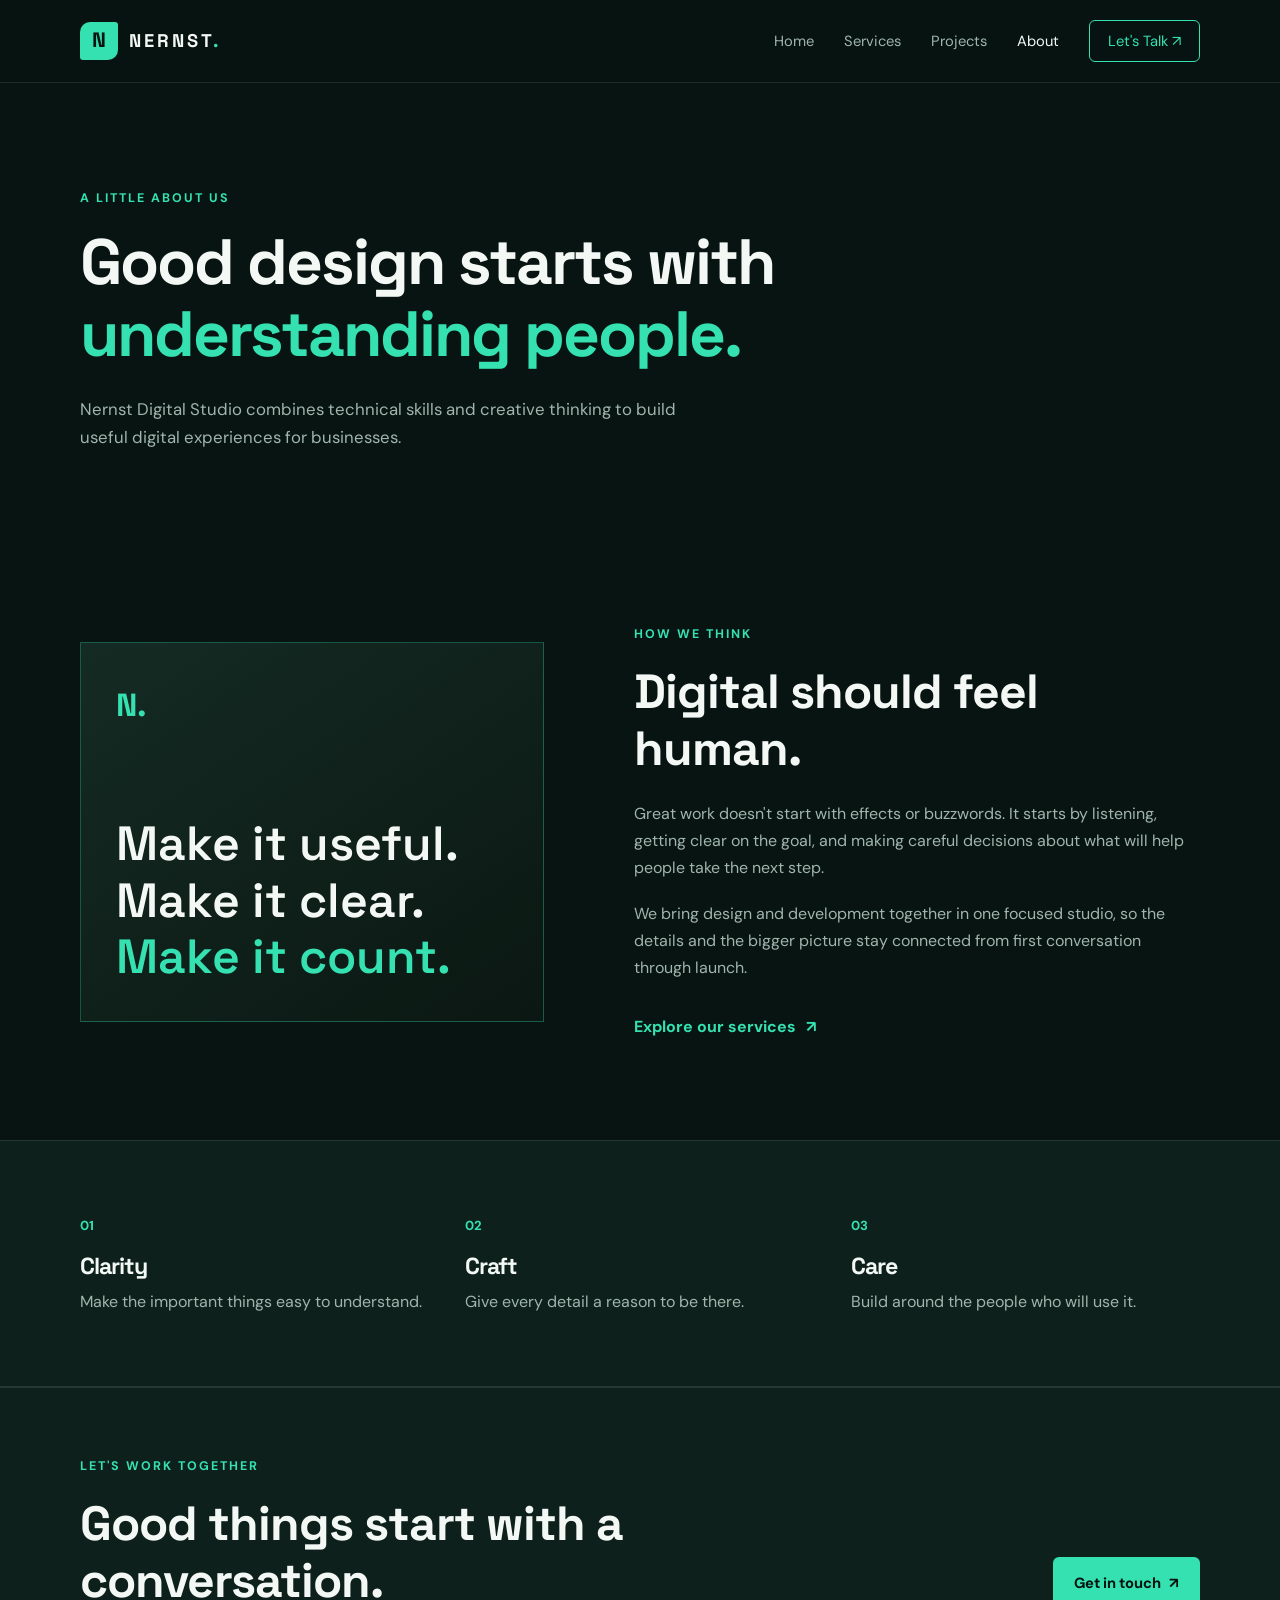
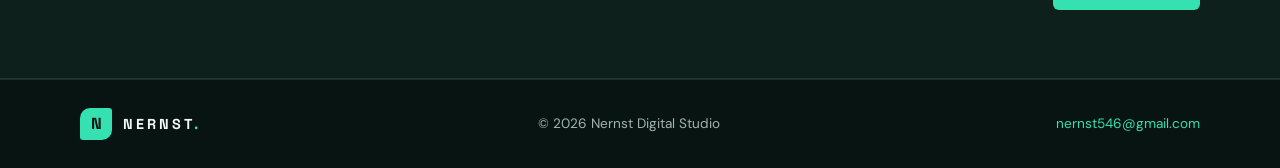
==== about.html @ e630f77e "Initial website commit" ====
<!DOCTYPE html>
<html lang="en">
<head>
  <meta charset="UTF-8">
  <meta name="viewport" content="width=device-width, initial-scale=1.0">
  <meta name="description" content="Learn about Nernst Digital Studio and its thoughtful approach to web design, development, and branding.">
  <title>About | Nernst Digital Studio</title>
  <link rel="preconnect" href="https://fonts.googleapis.com">
  <link rel="preconnect" href="https://fonts.gstatic.com" crossorigin>
  <link href="https://fonts.googleapis.com/css2?family=DM+Sans:wght@400;500;600;700&family=Space+Grotesk:wght@500;600;700&display=swap" rel="stylesheet">
  <link rel="stylesheet" href="style.css">
  <script src="script.js" defer></script>
</head>
<body>
  <header class="site-header"><nav class="navbar container" aria-label="Main navigation">
    <a href="index.html" class="logo" aria-label="Nernst Digital Studio home"><span class="logo-mark">N</span><span>NERNST<span class="logo-accent">.</span></span></a>
    <button class="menu-toggle" aria-label="Open navigation" aria-expanded="false" aria-controls="nav-links">☰</button>
    <ul class="nav-links" id="nav-links"><li><a href="index.html">Home</a></li><li><a href="services.html">Services</a></li><li><a href="projects.html">Projects</a></li><li><a href="about.html" aria-current="page">About</a></li><li><a href="contact.html" class="nav-contact">Let's Talk ↗</a></li></ul>
  </nav></header>
  <main>
    <section class="page-hero container"><p class="eyebrow">A LITTLE ABOUT US</p><h1>Good design starts with <span>understanding people.</span></h1><p class="hero-description">Nernst Digital Studio combines technical skills and creative thinking to build useful digital experiences for businesses.</p></section>
    <section class="section container about-story">
      <div class="about-statement"><span class="about-mark" aria-hidden="true">N.</span><p>Make it useful.<br>Make it clear.<br><span>Make it count.</span></p></div>
      <div class="about-copy"><p class="eyebrow">HOW WE THINK</p><h2>Digital should feel human.</h2><p>Great work doesn't start with effects or buzzwords. It starts by listening, getting clear on the goal, and making careful decisions about what will help people take the next step.</p><p>We bring design and development together in one focused studio, so the details and the bigger picture stay connected from first conversation through launch.</p><a href="services.html" class="text-link">Explore our services <span aria-hidden="true">↗</span></a></div>
    </section>
    <section class="values-band"><div class="container values-grid"><article><span>01</span><h2>Clarity</h2><p>Make the important things easy to understand.</p></article><article><span>02</span><h2>Craft</h2><p>Give every detail a reason to be there.</p></article><article><span>03</span><h2>Care</h2><p>Build around the people who will use it.</p></article></div></section>
    <section class="callout-band"><div class="container callout-content"><div><p class="eyebrow">LET'S WORK TOGETHER</p><h2>Good things start with a conversation.</h2></div><a class="button button-primary" href="contact.html">Get in touch <span aria-hidden="true">↗</span></a></div></section>
  </main>
  <footer class="site-footer"><div class="container footer-content"><a href="index.html" class="logo"><span class="logo-mark">N</span><span>NERNST<span class="logo-accent">.</span></span></a><p>© <span id="year"></span> Nernst Digital Studio</p><a href="mailto:nernst546@gmail.com">nernst546@gmail.com</a></div></footer>
</body>
</html>
---- style.css ----
/* =================================
   1. GLOBAL STYLES
================================= */

:root {
  --background: #071411;
  --surface: #0d201b;
  --surface-light: #132b24;
  --teal: #35e0b1;
  --teal-dark: #19b98b;
  --text: #f3f8f5;
  --muted: #a0b5ac;
  --border: rgba(255, 255, 255, 0.1);
}

* {
  margin: 0;
  padding: 0;
  box-sizing: border-box;
}

html {
  scroll-behavior: smooth;
  scroll-padding-top: 90px;
}

body {
  font-family: "DM Sans", sans-serif;
  background: var(--background);
  color: var(--text);
  line-height: 1.7;
}

h1,
h2,
h3,
.logo {
  font-family: "Space Grotesk", sans-serif;
}

a {
  color: inherit;
  text-decoration: none;
}

button,
a {
  -webkit-tap-highlight-color: transparent;
}

.container {
  width: min(1120px, 90%);
  margin-inline: auto;
}

.section {
  padding-block: 100px;
}

/* =================================
   2. HEADER AND NAVIGATION
================================= */

.site-header {
  position: sticky;
  top: 0;
  z-index: 100;
  background: rgba(7, 20, 17, 0.92);
  backdrop-filter: blur(16px);
  border-bottom: 1px solid var(--border);
}

.navbar {
  min-height: 82px;
  display: flex;
  align-items: center;
  justify-content: space-between;
  gap: 24px;
}

.logo {
  display: inline-flex;
  align-items: center;
  gap: 11px;
  font-size: 1.15rem;
  font-weight: 800;
  letter-spacing: 3px;
}

.logo-mark {
  width: 38px;
  height: 38px;
  display: grid;
  place-items: center;
  color: var(--background);
  background: var(--teal);
  border-radius: 10px 3px 10px 3px;
  font-size: 1.3rem;
  letter-spacing: 0;
}

.logo-accent {
  color: var(--teal);
}

.nav-links {
  display: flex;
  align-items: center;
  gap: 30px;
  list-style: none;
}

.nav-links a {
  color: var(--muted);
  font-size: 0.92rem;
  transition: color 0.25s ease;
}

.nav-links a:hover,
.nav-links a:focus-visible {
  color: var(--teal);
}

.nav-links .nav-contact {
  color: var(--teal);
  border: 1px solid var(--teal);
  padding: 10px 18px;
  border-radius: 6px;
}

.menu-toggle {
  display: none;
  color: var(--text);
  background: transparent;
  border: 1px solid var(--border);
  border-radius: 6px;
  padding: 7px 12px;
  font-size: 1.4rem;
  cursor: pointer;
}

/* =================================
   3. HERO SECTION
================================= */

.hero {
  min-height: 610px;
  padding-block: 90px;
  display: grid;
  grid-template-columns: 1.1fr 0.9fr;
  align-items: center;
  gap: 65px;
}

.eyebrow {
  color: var(--teal);
  font-size: 0.78rem;
  font-weight: 700;
  letter-spacing: 2px;
  margin-bottom: 18px;
}

h1 {
  max-width: 650px;
  font-size: clamp(2.6rem, 5vw, 4.5rem);
  line-height: 1.12;
  letter-spacing: -2px;
}

h1 span {
  color: var(--teal);
}

.hero-description,
.section-description {
  max-width: 570px;
  margin-top: 24px;
  color: var(--muted);
  font-size: 1.05rem;
}

.hero-actions {
  display: flex;
  align-items: center;
  flex-wrap: wrap;
  gap: 14px;
  margin-top: 32px;
}

.button {
  display: inline-flex;
  justify-content: center;
  align-items: center;
  gap: 8px;
  padding: 13px 20px;
  border: 1px solid transparent;
  border-radius: 6px;
  font-weight: 700;
  font-size: 0.92rem;
  transition:
    transform 0.25s ease,
    background 0.25s ease,
    border-color 0.25s ease;
  cursor: pointer;
}

.button:hover {
  transform: translateY(-3px);
}

.button-primary {
  color: #04130e;
  background: var(--teal);
}

.button-primary:hover {
  background: #70f0ce;
}

.button-secondary {
  color: var(--text);
  border-color: var(--border);
  background: transparent;
}

.button-secondary:hover {
  border-color: var(--teal);
}

.hero-note {
  margin-top: 25px;
  color: var(--muted);
  font-size: 0.83rem;
}

.hero-visual {
  min-height: 360px;
  position: relative;
}

.image-placeholder {
  min-height: 390px;
  height: 100%;
  padding: 25px;
  display: flex;
  flex-direction: column;
  align-items: center;
  justify-content: center;
  gap: 12px;
  text-align: center;
  border: 1px solid rgba(53, 224, 177, 0.25);
  border-radius: 14px;
  background:
    radial-gradient(
      circle at 70% 25%,
      rgba(53, 224, 177, 0.16),
      transparent 45%
    ),
    linear-gradient(145deg, #142d25, #091510);
}

.image-placeholder span {
  color: var(--teal);
  font-size: 0.75rem;
  letter-spacing: 2px;
  font-weight: 700;
}

.image-placeholder p {
  color: var(--muted);
}

/* =================================
   4. SECTION HEADINGS
================================= */

h2 {
  max-width: 700px;
  font-size: clamp(2rem, 4vw, 3rem);
  line-height: 1.2;
  letter-spacing: -1px;
}

.section > .section-description {
  margin-bottom: 30px;
}

/* =================================
   5. SERVICES
================================= */

.service-grid {
  display: grid;
  grid-template-columns: repeat(3, minmax(0, 1fr));
  gap: 22px;
  margin-top: 42px;
}

.service-card {
  padding: 30px;
  background: var(--surface);
  border: 1px solid var(--border);
  border-radius: 10px;
  transition:
    transform 0.25s ease,
    border-color 0.25s ease,
    background 0.25s ease;
}

.service-card:hover {
  transform: translateY(-6px);
  border-color: rgba(53, 224, 177, 0.5);
  background: var(--surface-light);
}

.card-number {
  color: var(--teal);
  font-size: 0.85rem;
  font-weight: 700;
}

.service-card h3 {
  margin-top: 24px;
  font-size: 1.2rem;
}

.service-card p {
  margin-top: 12px;
  color: var(--muted);
  font-size: 0.93rem;
}

/* =================================
   6. PROJECTS
================================= */

.project-grid {
  display: grid;
  grid-template-columns: repeat(2, minmax(0, 1fr));
  gap: 25px;
  margin-top: 42px;
}

.project-card {
  overflow: hidden;
  background: var(--surface);
  border: 1px solid var(--border);
  border-radius: 10px;
  transition: transform 0.25s ease;
}

.project-card:hover {
  transform: translateY(-5px);
}

.project-image {
  min-height: 230px;
  display: grid;
  place-items: center;
  background:
    radial-gradient(
      circle at 50% 40%,
      rgba(53, 224, 177, 0.2),
      transparent 50%
    ),
    var(--surface-light);
}

.project-image span {
  color: var(--teal);
  font-size: 0.8rem;
  font-weight: 700;
  letter-spacing: 3px;
}

.project-image-two {
  background:
    radial-gradient(
      circle at 50% 40%,
      rgba(53, 224, 177, 0.12),
      transparent 50%
    ),
    #15231f;
}

.project-info {
  padding: 24px;
}

.project-info p {
  margin-top: 8px;
  color: var(--muted);
  font-size: 0.9rem;
}

/* =================================
   7. FOOTER
================================= */

.site-footer {
  padding-block: 28px;
  border-top: 1px solid var(--border);
  color: var(--muted);
  font-size: 0.85rem;
}

.footer-content {
  display: flex;
  align-items: center;
  justify-content: space-between;
  gap: 24px;
}

.footer-content .logo {
  color: var(--text);
  font-size: 0.9rem;
}

.footer-content .logo-mark {
  width: 32px;
  height: 32px;
  font-size: 1rem;
}

.footer-content > a:last-child {
  color: var(--teal);
}

.nav-links a[aria-current="page"]:not(.nav-contact) {
  color: var(--text);
}

.nav-links .nav-contact[aria-current="page"] {
  background: var(--teal);
  color: var(--background);
}

.page-hero {
  padding-block: 105px 72px;
}

.page-hero h1 {
  max-width: 850px;
}

.page-hero .hero-description {
  max-width: 630px;
}

.hero-artwork {
  min-height: 390px;
  height: 100%;
  position: relative;
  overflow: hidden;
  display: flex;
  flex-direction: column;
  justify-content: space-between;
  padding: 28px;
  border: 1px solid rgba(53, 224, 177, 0.3);
  border-radius: 10px;
  background:
    radial-gradient(ellipse at 72% 28%, rgba(53, 224, 177, 0.22), transparent 38%),
    linear-gradient(135deg, #112b23, #091511 72%);
}

.hero-artwork::after {
  content: "";
  width: 270px;
  aspect-ratio: 1;
  position: absolute;
  right: -60px;
  bottom: -100px;
  border: 1px solid rgba(53, 224, 177, 0.25);
  border-radius: 50%;
  box-shadow: 0 0 0 28px rgba(53, 224, 177, 0.035), 0 0 0 58px rgba(53, 224, 177, 0.025);
}

.artwork-label,
.artwork-caption {
  position: relative;
  z-index: 1;
  color: var(--muted);
  font-size: 0.78rem;
}

.artwork-label {
  text-transform: uppercase;
  letter-spacing: 1.5px;
}

.artwork-symbol {
  position: relative;
  z-index: 1;
  align-self: center;
  color: var(--text);
  font-family: "Space Grotesk", sans-serif;
  font-size: clamp(8rem, 18vw, 14rem);
  font-weight: 700;
  line-height: 0.9;
  letter-spacing: 0;
}

.artwork-symbol span,
.about-statement span {
  color: var(--teal);
}

.artwork-caption {
  line-height: 1.5;
}

.home-intro {
  display: grid;
  grid-template-columns: 1fr 0.8fr;
  align-items: end;
  gap: 60px;
  border-top: 1px solid var(--border);
}

.home-intro h2 {
  max-width: 560px;
}

.home-intro .section-description {
  margin: 0 0 6px;
}

.section-heading-row,
.callout-content {
  display: flex;
  align-items: end;
  justify-content: space-between;
  gap: 32px;
}

.text-link {
  display: inline-flex;
  align-items: center;
  gap: 10px;
  color: var(--teal);
  font-weight: 700;
}

.text-link:hover span,
.contact-email:hover span {
  transform: translate(3px, -3px);
}

.text-link span,
.contact-email span {
  transition: transform 0.2s ease;
}

.project-card {
  display: block;
  color: var(--text);
}

.project-image {
  overflow: hidden;
  padding: 20px;
}

.project-image-one {
  background:
    radial-gradient(circle at 75% 25%, rgba(245, 127, 92, 0.42), transparent 28%),
    linear-gradient(135deg, #263d34, #10231c 60%, #15211c);
}

.project-image-two {
  padding: 0;
  background: #080a12;
}

.project-image-two img {
  width: 100%;
  height: 100%;
  min-height: 230px;
  max-height: 360px;
  display: block;
  object-fit: contain;
}

.project-image-three {
  background:
    radial-gradient(circle at 25% 40%, rgba(53, 224, 177, 0.2), transparent 28%),
    linear-gradient(145deg, #263328, #151d18);
}

.project-info h2 {
  font-size: 1.35rem;
}

.project-category {
  margin: 0 0 10px !important;
  color: var(--teal) !important;
  font-size: 0.72rem !important;
  font-weight: 700;
  letter-spacing: 1.1px;
}

.project-info > p:last-child {
  max-width: 560px;
}

.callout-band {
  padding-block: 68px;
  background: var(--surface);
  border-block: 1px solid var(--border);
}

.callout-content h2 {
  max-width: 700px;
}

.service-page-section,
.projects-page-section {
  padding-top: 0;
}

.service-card h2 {
  margin-top: 24px;
  font-size: 1.35rem;
}

.service-details {
  display: grid;
  gap: 8px;
  margin-top: 22px;
  padding-top: 18px;
  border-top: 1px solid var(--border);
  color: var(--muted);
  font-size: 0.88rem;
  list-style: none;
}

.service-details li::before {
  content: "↗";
  margin-right: 9px;
  color: var(--teal);
}

.project-grid-page {
  grid-template-columns: repeat(2, minmax(0, 1fr));
  row-gap: 36px;
}

.project-grid-page .project-image {
  min-height: 300px;
}

.project-grid-page .project-image-two img {
  height: 300px;
}

.about-story {
  display: grid;
  grid-template-columns: 0.9fr 1.1fr;
  gap: 90px;
  align-items: center;
}

.about-statement {
  min-height: 380px;
  padding: 35px;
  display: flex;
  flex-direction: column;
  justify-content: space-between;
  border: 1px solid rgba(53, 224, 177, 0.3);
  background: linear-gradient(145deg, #142b23, #0b1712);
}

.about-mark {
  color: var(--teal);
  font-family: "Space Grotesk", sans-serif;
  font-size: 2rem;
  font-weight: 700;
}

.about-statement p {
  font-family: "Space Grotesk", sans-serif;
  font-size: clamp(2rem, 4vw, 3rem);
  font-weight: 600;
  line-height: 1.18;
}

.about-copy h2 {
  margin-bottom: 22px;
}

.about-copy > p:not(.eyebrow) {
  max-width: 600px;
  margin-bottom: 18px;
  color: var(--muted);
}

.about-copy .text-link {
  margin-top: 14px;
}

.values-band {
  padding-block: 70px;
  background: var(--surface);
  border-block: 1px solid var(--border);
}

.values-grid {
  display: grid;
  grid-template-columns: repeat(3, minmax(0, 1fr));
  gap: 36px;
}

.values-grid article > span {
  color: var(--teal);
  font-size: 0.82rem;
  font-weight: 700;
}

.values-grid h2 {
  margin-top: 14px;
  font-size: 1.45rem;
}

.values-grid p {
  margin-top: 8px;
  color: var(--muted);
}

.contact-layout {
  display: grid;
  grid-template-columns: 0.8fr 1.2fr;
  gap: 90px;
  align-items: start;
  padding-top: 0;
}

.contact-aside h2 {
  font-size: 2rem;
}

.contact-aside > p:not(.eyebrow) {
  margin-top: 18px;
  color: var(--muted);
}

.contact-email {
  display: inline-flex;
  gap: 10px;
  margin-top: 28px;
  color: var(--teal);
  font-weight: 700;
}

.contact-form {
  display: grid;
  grid-template-columns: 1fr 1fr;
  gap: 12px 18px;
}

.contact-form label {
  align-self: end;
  grid-column: span 2;
  color: var(--text);
  font-size: 0.88rem;
  font-weight: 600;
}

.contact-form input,
.contact-form select,
.contact-form textarea {
  width: 100%;
  min-height: 48px;
  grid-column: span 2;
  padding: 12px 14px;
  color: var(--text);
  background: var(--surface);
  border: 1px solid var(--border);
  border-radius: 4px;
  font: inherit;
}

.contact-form select {
  color-scheme: dark;
}

.contact-form textarea {
  min-height: 140px;
  resize: vertical;
}

.contact-form input:focus,
.contact-form select:focus,
.contact-form textarea:focus {
  outline: 2px solid var(--teal);
  outline-offset: 2px;
}

.contact-form .button {
  justify-self: start;
  grid-column: span 2;
}

.form-note {
  grid-column: span 2;
  color: var(--muted);
  font-size: 0.82rem;
}

/* =================================
   8. MOBILE RESPONSIVENESS
================================= */

@media (max-width: 800px) {
  .navbar {
    min-height: 72px;
  }

  .menu-toggle {
    display: block;
  }

  .nav-links {
    display: none;
    position: absolute;
    top: 100%;
    left: 0;
    right: 0;
    padding: 22px 5%;
    flex-direction: column;
    align-items: stretch;
    gap: 20px;
    background: #0a1914;
    border-bottom: 1px solid var(--border);
  }

  .nav-links.is-open {
    display: flex;
  }

  .nav-links .nav-contact {
    display: inline-block;
    text-align: center;
  }

  .hero {
    grid-template-columns: 1fr;
    gap: 38px;
    padding-block: 65px;
  }

  .hero-visual {
    min-height: 280px;
  }

  .image-placeholder {
    min-height: 300px;
  }

  .hero-artwork {
    min-height: 300px;
  }

  .service-grid {
    grid-template-columns: 1fr;
  }

  .project-grid {
    grid-template-columns: 1fr;
  }

  .section {
    padding-block: 70px;
  }

  .page-hero {
    padding-block: 72px 48px;
  }

  .home-intro,
  .about-story,
  .contact-layout {
    grid-template-columns: 1fr;
    gap: 35px;
  }

  .home-intro .section-description {
    margin: 0;
  }

  .section-heading-row,
  .callout-content {
    align-items: flex-start;
    flex-direction: column;
  }

  .project-grid-page {
    grid-template-columns: 1fr;
  }

  .project-grid-page .project-image {
    min-height: 230px;
  }

  .project-grid-page .project-image-two img {
    height: 260px;
  }

  .about-statement {
    min-height: 300px;
  }

  .values-grid {
    grid-template-columns: 1fr;
    gap: 28px;
  }

  .footer-content {
    align-items: flex-start;
    flex-direction: column;
    gap: 15px;
  }

  .contact-layout {
    padding-top: 0;
  }
}

@media (max-width: 420px) {
  h1 {
    letter-spacing: -1px;
  }

  .hero-actions {
    align-items: stretch;
    flex-direction: column;
  }

  .button {
    width: 100%;
  }
}

@media (prefers-reduced-motion: reduce) {
  *,
  *::before,
  *::after {
    scroll-behavior: auto !important;
    transition-duration: 0.01ms !important;
  }
}
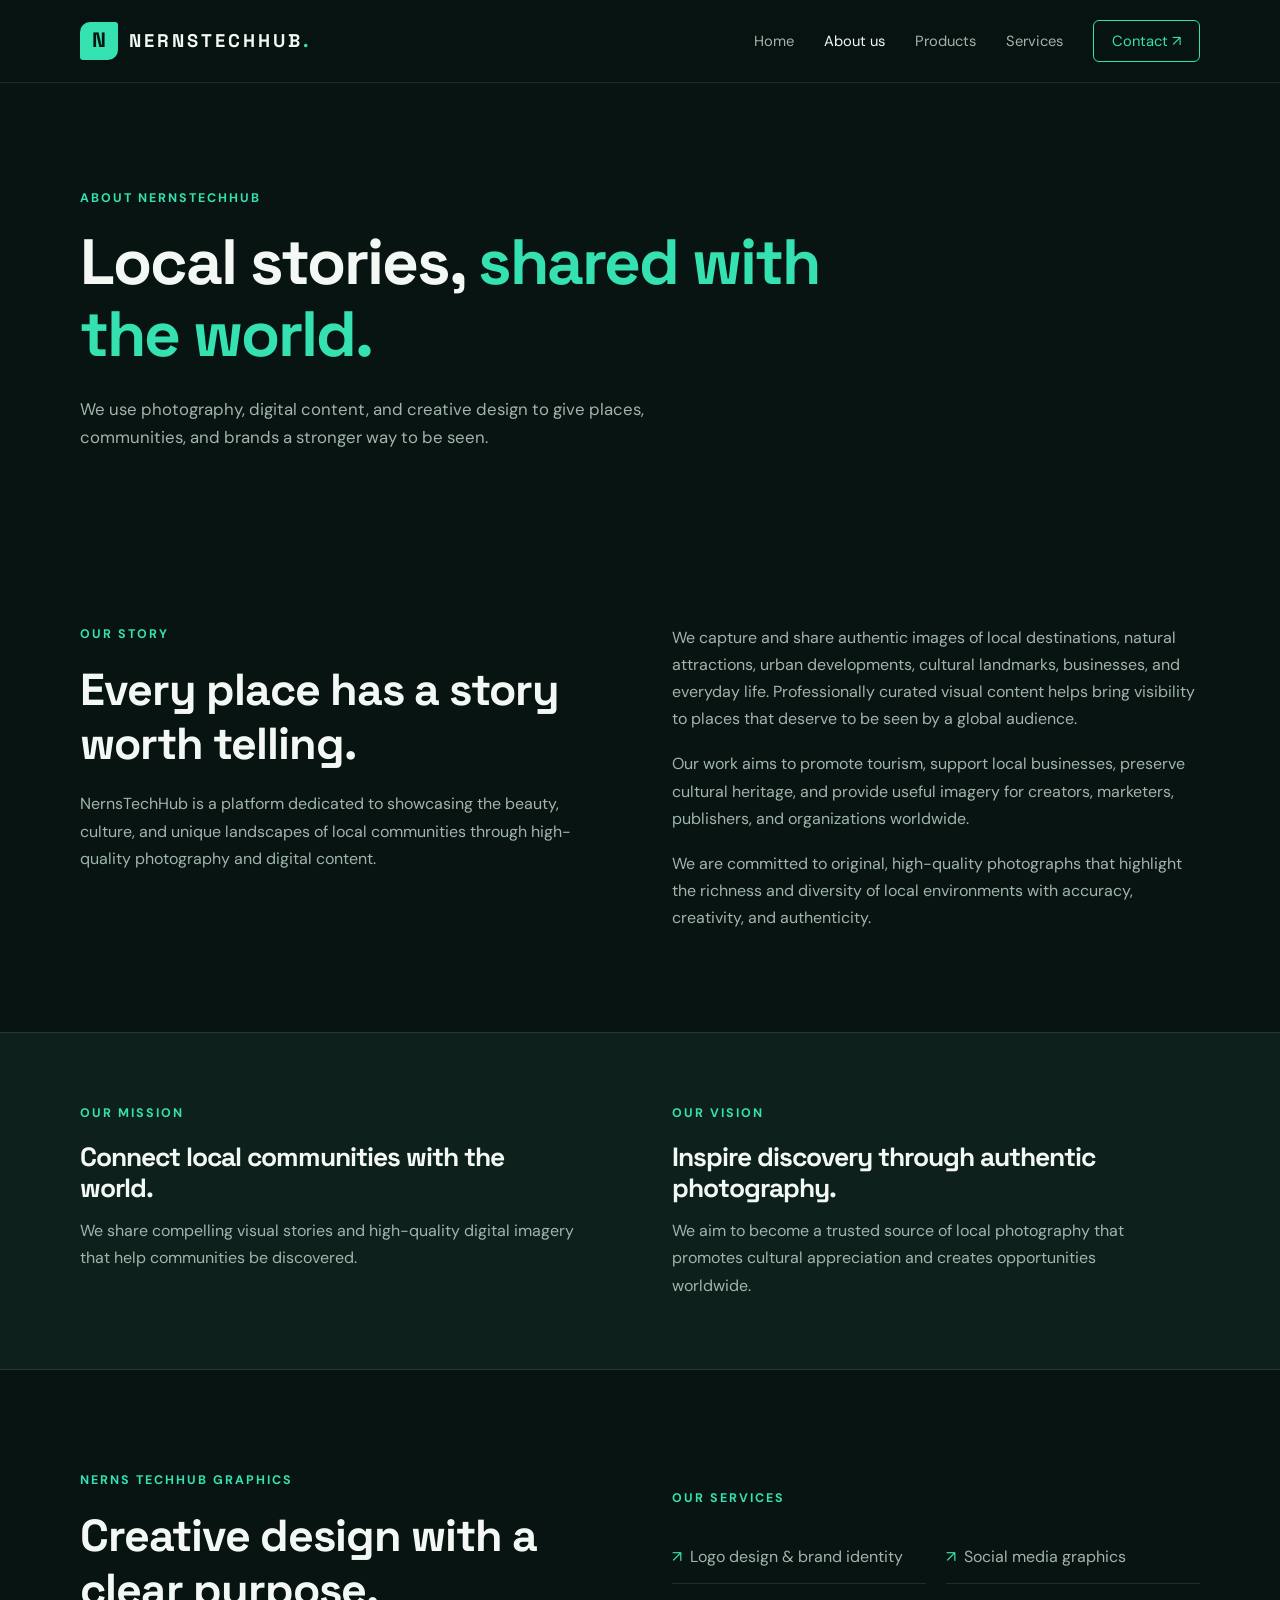
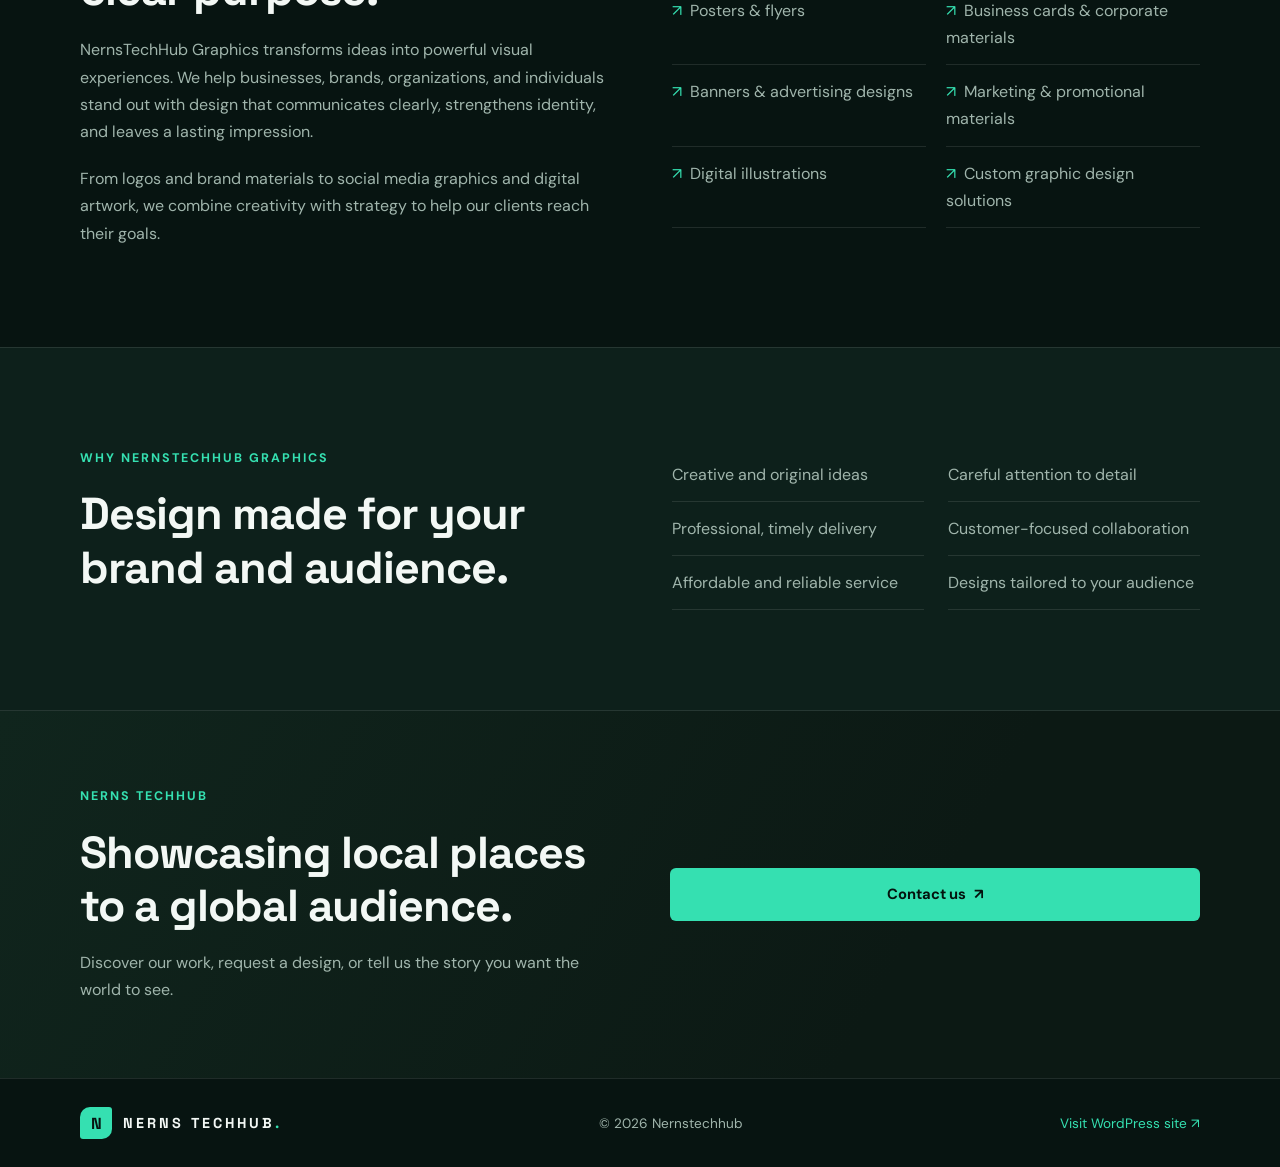
==== commit 40ced503: "Update website" ====
--- a/about.html
+++ b/about.html
@@ -3,8 +3,8 @@
 <head>
   <meta charset="UTF-8">
   <meta name="viewport" content="width=device-width, initial-scale=1.0">
-  <meta name="description" content="Learn about Nernst Digital Studio and its thoughtful approach to web design, development, and branding.">
-  <title>About | Nernst Digital Studio</title>
+  <meta name="description" content="Learn how NernsTechHub uses local photography, digital content, and graphic design to tell stories and help brands grow.">
+  <title>About Us | Nernstechhub</title>
   <link rel="preconnect" href="https://fonts.googleapis.com">
   <link rel="preconnect" href="https://fonts.gstatic.com" crossorigin>
   <link href="https://fonts.googleapis.com/css2?family=DM+Sans:wght@400;500;600;700&family=Space+Grotesk:wght@500;600;700&display=swap" rel="stylesheet">
@@ -13,19 +13,24 @@
 </head>
 <body>
   <header class="site-header"><nav class="navbar container" aria-label="Main navigation">
-    <a href="index.html" class="logo" aria-label="Nernst Digital Studio home"><span class="logo-mark">N</span><span>NERNST<span class="logo-accent">.</span></span></a>
+    <a href="index.html" class="logo" aria-label="Nernstechhub home"><span class="logo-mark">N</span><span>NERNSTECHHUB<span class="logo-accent">.</span></span></a>
     <button class="menu-toggle" aria-label="Open navigation" aria-expanded="false" aria-controls="nav-links">☰</button>
-    <ul class="nav-links" id="nav-links"><li><a href="index.html">Home</a></li><li><a href="services.html">Services</a></li><li><a href="projects.html">Projects</a></li><li><a href="about.html" aria-current="page">About</a></li><li><a href="contact.html" class="nav-contact">Let's Talk ↗</a></li></ul>
+    <ul class="nav-links" id="nav-links"><li><a href="index.html">Home</a></li><li><a href="about.html" aria-current="page">About us</a></li><li><a href="https://nernstechhub.wordpress.com/products/" target="_blank" rel="noopener noreferrer">Products</a></li><li><a href="https://nernstechhub.wordpress.com/services/" target="_blank" rel="noopener noreferrer">Services</a></li><li><a href="https://nernstechhub.wordpress.com/contact-us/" class="nav-contact" target="_blank" rel="noopener noreferrer">Contact ↗</a></li></ul>
   </nav></header>
   <main>
-    <section class="page-hero container"><p class="eyebrow">A LITTLE ABOUT US</p><h1>Good design starts with <span>understanding people.</span></h1><p class="hero-description">Nernst Digital Studio combines technical skills and creative thinking to build useful digital experiences for businesses.</p></section>
-    <section class="section container about-story">
-      <div class="about-statement"><span class="about-mark" aria-hidden="true">N.</span><p>Make it useful.<br>Make it clear.<br><span>Make it count.</span></p></div>
-      <div class="about-copy"><p class="eyebrow">HOW WE THINK</p><h2>Digital should feel human.</h2><p>Great work doesn't start with effects or buzzwords. It starts by listening, getting clear on the goal, and making careful decisions about what will help people take the next step.</p><p>We bring design and development together in one focused studio, so the details and the bigger picture stay connected from first conversation through launch.</p><a href="services.html" class="text-link">Explore our services <span aria-hidden="true">↗</span></a></div>
+    <section class="page-hero container"><p class="eyebrow">ABOUT NERNSTECHHUB</p><h1>Local stories, <span>shared with the world.</span></h1><p class="hero-description">We use photography, digital content, and creative design to give places, communities, and brands a stronger way to be seen.</p></section>
+    <section class="section container about-us-story">
+      <div class="about-us-lead"><p class="eyebrow">OUR STORY</p><h2>Every place has a story worth telling.</h2><p>NernsTechHub is a platform dedicated to showcasing the beauty, culture, and unique landscapes of local communities through high-quality photography and digital content.</p></div>
+      <div class="about-us-copy"><p>We capture and share authentic images of local destinations, natural attractions, urban developments, cultural landmarks, businesses, and everyday life. Professionally curated visual content helps bring visibility to places that deserve to be seen by a global audience.</p><p>Our work aims to promote tourism, support local businesses, preserve cultural heritage, and provide useful imagery for creators, marketers, publishers, and organizations worldwide.</p><p>We are committed to original, high-quality photographs that highlight the richness and diversity of local environments with accuracy, creativity, and authenticity.</p></div>
     </section>
-    <section class="values-band"><div class="container values-grid"><article><span>01</span><h2>Clarity</h2><p>Make the important things easy to understand.</p></article><article><span>02</span><h2>Craft</h2><p>Give every detail a reason to be there.</p></article><article><span>03</span><h2>Care</h2><p>Build around the people who will use it.</p></article></div></section>
-    <section class="callout-band"><div class="container callout-content"><div><p class="eyebrow">LET'S WORK TOGETHER</p><h2>Good things start with a conversation.</h2></div><a class="button button-primary" href="contact.html">Get in touch <span aria-hidden="true">↗</span></a></div></section>
+    <section class="values-band"><div class="container about-us-values"><article><p class="eyebrow">OUR MISSION</p><h2>Connect local communities with the world.</h2><p>We share compelling visual stories and high-quality digital imagery that help communities be discovered.</p></article><article><p class="eyebrow">OUR VISION</p><h2>Inspire discovery through authentic photography.</h2><p>We aim to become a trusted source of local photography that promotes cultural appreciation and creates opportunities worldwide.</p></article></div></section>
+    <section class="section container graphics-about">
+      <div class="graphics-about-intro"><p class="eyebrow">NERNS TECHHUB GRAPHICS</p><h2>Creative design with a clear purpose.</h2><p>NernsTechHub Graphics transforms ideas into powerful visual experiences. We help businesses, brands, organizations, and individuals stand out with design that communicates clearly, strengthens identity, and leaves a lasting impression.</p><p>From logos and brand materials to social media graphics and digital artwork, we combine creativity with strategy to help our clients reach their goals.</p></div>
+      <div class="graphics-about-services"><p class="eyebrow">OUR SERVICES</p><ul><li>Logo design &amp; brand identity</li><li>Social media graphics</li><li>Posters &amp; flyers</li><li>Business cards &amp; corporate materials</li><li>Banners &amp; advertising designs</li><li>Marketing &amp; promotional materials</li><li>Digital illustrations</li><li>Custom graphic design solutions</li></ul></div>
+    </section>
+    <section class="hub-services section"><div class="container graphics-why"><div><p class="eyebrow">WHY NERNSTECHHUB GRAPHICS</p><h2>Design made for your brand and audience.</h2></div><div class="graphics-reasons"><p>Creative and original ideas</p><p>Careful attention to detail</p><p>Professional, timely delivery</p><p>Customer-focused collaboration</p><p>Affordable and reliable service</p><p>Designs tailored to your audience</p></div></div></section>
+    <section class="hub-contact-band"><div class="container hub-contact-content"><div><p class="eyebrow">NERNS TECHHUB</p><h2>Showcasing local places to a global audience.</h2><p>Discover our work, request a design, or tell us the story you want the world to see.</p></div><a class="button button-primary" href="https://nernstechhub.wordpress.com/contact-us/" target="_blank" rel="noopener noreferrer">Contact us <span aria-hidden="true">↗</span></a></div></section>
   </main>
-  <footer class="site-footer"><div class="container footer-content"><a href="index.html" class="logo"><span class="logo-mark">N</span><span>NERNST<span class="logo-accent">.</span></span></a><p>© <span id="year"></span> Nernst Digital Studio</p><a href="mailto:nernst546@gmail.com">nernst546@gmail.com</a></div></footer>
+  <footer class="site-footer"><div class="container footer-content"><a href="index.html" class="logo"><span class="logo-mark">N</span><span>NERNS TECHHUB<span class="logo-accent">.</span></span></a><p>© <span id="year"></span> Nernstechhub</p><a href="https://nernstechhub.wordpress.com/" target="_blank" rel="noopener noreferrer">Visit WordPress site ↗</a></div></footer>
 </body>
 </html>
--- a/style.css
+++ b/style.css
@@ -306,6 +306,17 @@
     transform 0.25s ease,
     border-color 0.25s ease,
     background 0.25s ease;
+}
+
+.service-card-link {
+  display: block;
+  color: var(--text);
+  text-decoration: none;
+}
+
+.service-card-link:focus-visible {
+  outline: 2px solid var(--teal);
+  outline-offset: 4px;
 }
 
 .service-card:hover {
@@ -641,6 +652,414 @@
   color: var(--teal);
 }
 
+.service-card-more {
+  display: flex;
+  justify-content: space-between;
+  align-items: center;
+  margin-top: 22px;
+  padding-top: 16px;
+  border-top: 1px solid var(--border);
+  color: var(--teal);
+  font-size: 0.9rem;
+  font-weight: 700;
+}
+
+.service-detail-layout {
+  display: grid;
+  grid-template-columns: 1.2fr 0.8fr;
+  gap: 70px;
+  align-items: start;
+  padding-top: 0;
+}
+
+.service-detail-copy h2 {
+  margin-bottom: 18px;
+  font-size: 1.8rem;
+}
+
+.service-detail-copy p {
+  max-width: 680px;
+  margin-bottom: 18px;
+  color: var(--muted);
+}
+
+.service-detail-aside {
+  padding: 28px;
+  border: 1px solid var(--border);
+  background: var(--surface);
+}
+
+.service-detail-aside h2 {
+  font-size: 1.3rem;
+}
+
+.service-detail-aside ul {
+  display: grid;
+  gap: 12px;
+  margin-block: 20px 26px;
+  color: var(--muted);
+  list-style: none;
+}
+
+.service-detail-aside li::before {
+  content: "↗";
+  margin-right: 9px;
+  color: var(--teal);
+}
+
+.service-back-link {
+  display: inline-flex;
+  margin-top: 24px;
+  color: var(--teal);
+  font-weight: 700;
+}
+
+.hub-hero {
+  min-height: 610px;
+  padding-block: 75px;
+  display: grid;
+  grid-template-columns: 1.05fr 0.95fr;
+  align-items: center;
+  gap: 65px;
+}
+
+.hub-hero h1 {
+  max-width: 700px;
+  font-size: clamp(2.8rem, 5vw, 4.7rem);
+  letter-spacing: 0;
+}
+
+.hub-hero-visual {
+  min-height: 390px;
+  padding: 30px;
+  display: flex;
+  flex-direction: column;
+  align-items: center;
+  justify-content: center;
+  gap: 22px;
+  border: 1px solid rgba(53, 224, 177, 0.28);
+  background:
+    radial-gradient(ellipse at 50% 40%, rgba(53, 224, 177, 0.14), transparent 52%),
+    linear-gradient(145deg, #142d25, #091510);
+}
+
+.hub-hero-visual img {
+  width: min(100%, 390px);
+  max-height: 300px;
+  object-fit: contain;
+}
+
+.hub-visual-caption {
+  color: var(--muted);
+  font-size: 0.85rem;
+  text-align: center;
+}
+
+.hub-overview,
+.hub-services,
+.hub-purpose-band {
+  background: var(--surface);
+  border-block: 1px solid var(--border);
+}
+
+.hub-overview-grid,
+.hub-section-heading,
+.hub-purpose-grid,
+.hub-contact-content {
+  display: grid;
+  grid-template-columns: 1fr 1fr;
+  align-items: end;
+  gap: 60px;
+}
+
+.hub-overview h2,
+.hub-section-heading h2,
+.hub-audience-values h2,
+.hub-purpose-grid h2,
+.hub-contact-content h2 {
+  font-size: clamp(1.9rem, 3.5vw, 2.8rem);
+}
+
+.hub-overview h2 span {
+  color: var(--teal);
+}
+
+.hub-copy p,
+.hub-section-heading > p,
+.hub-audience > p:not(.eyebrow),
+.hub-purpose-grid article > p:last-child,
+.hub-contact-content > div > p:last-child {
+  color: var(--muted);
+}
+
+.hub-copy p + p {
+  margin-top: 16px;
+}
+
+.hub-outcomes {
+  margin-top: 50px;
+  padding-top: 20px;
+  display: grid;
+  grid-template-columns: repeat(4, minmax(0, 1fr));
+  gap: 20px;
+  border-top: 1px solid var(--border);
+  color: var(--teal);
+  font-size: 0.9rem;
+  font-weight: 600;
+}
+
+.hub-section-heading {
+  margin-bottom: 38px;
+}
+
+.hub-card-grid {
+  display: grid;
+  grid-template-columns: repeat(3, minmax(0, 1fr));
+  gap: 18px;
+}
+
+.hub-card {
+  min-height: 320px;
+  padding: 24px;
+  display: flex;
+  flex-direction: column;
+  align-items: flex-start;
+  border: 1px solid var(--border);
+  background: var(--surface);
+  transition: transform 0.2s ease, border-color 0.2s ease;
+}
+
+.hub-card:hover,
+.hub-card:focus-visible {
+  transform: translateY(-4px);
+  border-color: var(--teal);
+}
+
+.hub-card:focus-visible,
+.hub-service-row:focus-visible {
+  outline: 2px solid var(--teal);
+  outline-offset: 4px;
+}
+
+.hub-card-index {
+  color: var(--teal);
+  font-size: 0.75rem;
+  font-weight: 700;
+  letter-spacing: 1px;
+}
+
+.hub-card-icon {
+  width: 48px;
+  height: 48px;
+  margin-block: 25px 18px;
+  display: grid;
+  place-items: center;
+  border: 1px solid rgba(53, 224, 177, 0.45);
+  border-radius: 50%;
+  color: var(--teal);
+  font-family: "Space Grotesk", sans-serif;
+  font-weight: 700;
+}
+
+.hub-card h3,
+.hub-service-row h3 {
+  font-size: 1.2rem;
+}
+
+.hub-card p {
+  margin-top: 10px;
+  color: var(--muted);
+  font-size: 0.9rem;
+}
+
+.hub-card-link {
+  width: 100%;
+  margin-top: auto;
+  padding-top: 20px;
+  display: flex;
+  justify-content: space-between;
+  color: var(--teal);
+  font-size: 0.88rem;
+  font-weight: 700;
+}
+
+.hub-service-list {
+  border-top: 1px solid var(--border);
+}
+
+.hub-service-row {
+  padding-block: 22px;
+  display: grid;
+  grid-template-columns: 45px 1fr 1fr 24px;
+  align-items: center;
+  gap: 18px;
+  border-bottom: 1px solid var(--border);
+  transition: color 0.2s ease, padding 0.2s ease;
+}
+
+.hub-service-row:hover {
+  padding-inline: 10px;
+  color: var(--teal);
+}
+
+.hub-service-row > span:first-child,
+.hub-row-arrow {
+  color: var(--teal);
+  font-weight: 700;
+}
+
+.hub-service-row p {
+  color: var(--muted);
+  font-size: 0.88rem;
+}
+
+.hub-audience-values {
+  display: grid;
+  grid-template-columns: 1fr 1fr;
+  gap: 80px;
+}
+
+.hub-audience > p:not(.eyebrow) {
+  margin-top: 14px;
+}
+
+.hub-audience ul {
+  margin-top: 24px;
+  display: grid;
+  gap: 12px;
+  color: var(--muted);
+  list-style: none;
+}
+
+.hub-audience li::before {
+  content: "↗";
+  margin-right: 10px;
+  color: var(--teal);
+}
+
+.hub-value {
+  padding-block: 13px;
+  display: flex;
+  justify-content: space-between;
+  gap: 18px;
+  border-bottom: 1px solid var(--border);
+}
+
+.hub-value:first-of-type {
+  margin-top: 20px;
+}
+
+.hub-value strong {
+  color: var(--teal);
+}
+
+.hub-value span {
+  color: var(--muted);
+  text-align: right;
+}
+
+.hub-purpose-grid {
+  align-items: start;
+}
+
+.hub-purpose-grid h2 {
+  max-width: 450px;
+}
+
+.hub-purpose-grid article > p:last-child {
+  margin-top: 18px;
+}
+
+.hub-contact-band {
+  padding-block: 75px;
+  background: linear-gradient(120deg, #10251d, #0c1914 70%);
+}
+
+.hub-contact-content {
+  align-items: center;
+}
+
+.hub-contact-content > div > p:last-child {
+  max-width: 570px;
+  margin-top: 16px;
+}
+
+.about-us-story,
+.about-us-values,
+.graphics-about,
+.graphics-why {
+  display: grid;
+  grid-template-columns: 1fr 1fr;
+  gap: 64px;
+  align-items: start;
+}
+
+.about-us-lead h2,
+.graphics-about h2,
+.graphics-why h2 {
+  max-width: 540px;
+  font-size: clamp(1.9rem, 3.5vw, 2.8rem);
+}
+
+.about-us-lead > p:last-child,
+.about-us-copy p,
+.graphics-about-intro > p:not(.eyebrow) {
+  color: var(--muted);
+}
+
+.about-us-lead > p:last-child,
+.graphics-about-intro > p:not(.eyebrow) {
+  margin-top: 20px;
+}
+
+.about-us-copy p + p {
+  margin-top: 18px;
+}
+
+.about-us-values article {
+  max-width: 500px;
+}
+
+.about-us-values h2 {
+  font-size: 1.65rem;
+}
+
+.about-us-values article > p:last-child {
+  margin-top: 12px;
+  color: var(--muted);
+}
+
+.graphics-about {
+  align-items: center;
+}
+
+.graphics-about-services ul {
+  display: grid;
+  grid-template-columns: 1fr 1fr;
+  gap: 0 20px;
+  margin-top: 20px;
+  list-style: none;
+}
+
+.graphics-about-services li,
+.graphics-reasons p {
+  padding-block: 13px;
+  border-bottom: 1px solid var(--border);
+  color: var(--muted);
+}
+
+.graphics-about-services li::before {
+  content: "↗";
+  margin-right: 8px;
+  color: var(--teal);
+}
+
+.graphics-reasons {
+  display: grid;
+  grid-template-columns: 1fr 1fr;
+  gap: 0 24px;
+}
+
 .project-grid-page {
   grid-template-columns: repeat(2, minmax(0, 1fr));
   row-gap: 36px;
@@ -879,9 +1298,78 @@
 
   .home-intro,
   .about-story,
-  .contact-layout {
+  .about-us-story,
+  .about-us-values,
+  .graphics-about,
+  .graphics-why,
+  .contact-layout,
+  .service-detail-layout,
+  .hub-hero,
+  .hub-overview-grid,
+  .hub-section-heading,
+  .hub-audience-values,
+  .hub-purpose-grid,
+  .hub-contact-content {
     grid-template-columns: 1fr;
     gap: 35px;
+  }
+
+  .hub-hero {
+    min-height: auto;
+    padding-block: 65px;
+  }
+
+  .hub-hero-visual {
+    min-width: 0;
+    min-height: 290px;
+  }
+
+  .hub-outcomes {
+    grid-template-columns: repeat(2, minmax(0, 1fr));
+  }
+
+  .hub-card-grid {
+    grid-template-columns: 1fr;
+  }
+
+  .graphics-about-services ul,
+  .graphics-reasons {
+    grid-template-columns: 1fr;
+  }
+
+  .hub-card {
+    min-height: 270px;
+  }
+
+  .hub-service-row {
+    grid-template-columns: 32px minmax(0, 1fr) 24px;
+    gap: 10px;
+  }
+
+  .hub-service-row h3 {
+    min-width: 0;
+  }
+
+  .hub-service-row p {
+    grid-column: 2;
+  }
+
+  .hub-row-arrow {
+    grid-column: 3;
+    grid-row: 1;
+  }
+
+  .hub-value {
+    flex-wrap: wrap;
+  }
+
+  .hub-value span {
+    flex-basis: 100%;
+    text-align: left;
+  }
+
+  .hub-contact-content .button {
+    justify-self: start;
   }
 
   .home-intro .section-description {
@@ -922,6 +1410,10 @@
   }
 
   .contact-layout {
+    padding-top: 0;
+  }
+
+  .service-detail-layout {
     padding-top: 0;
   }
 }
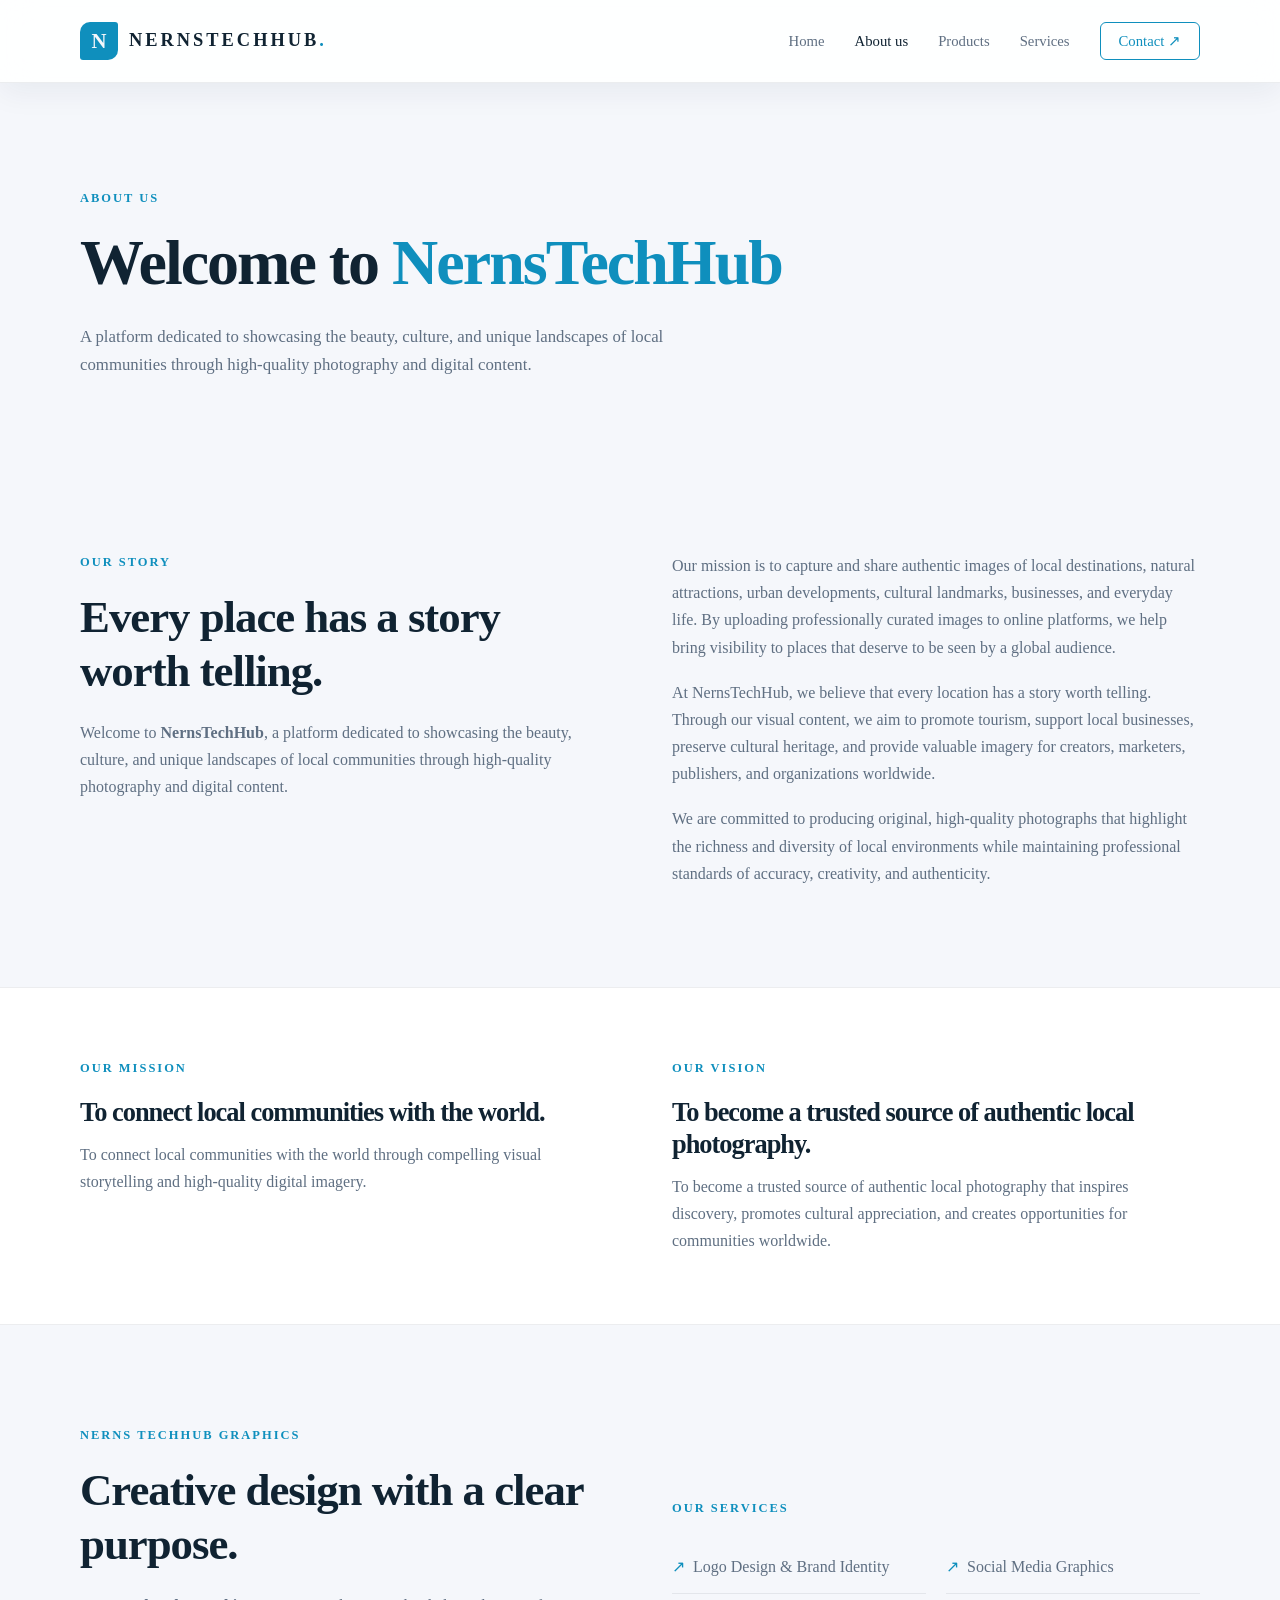
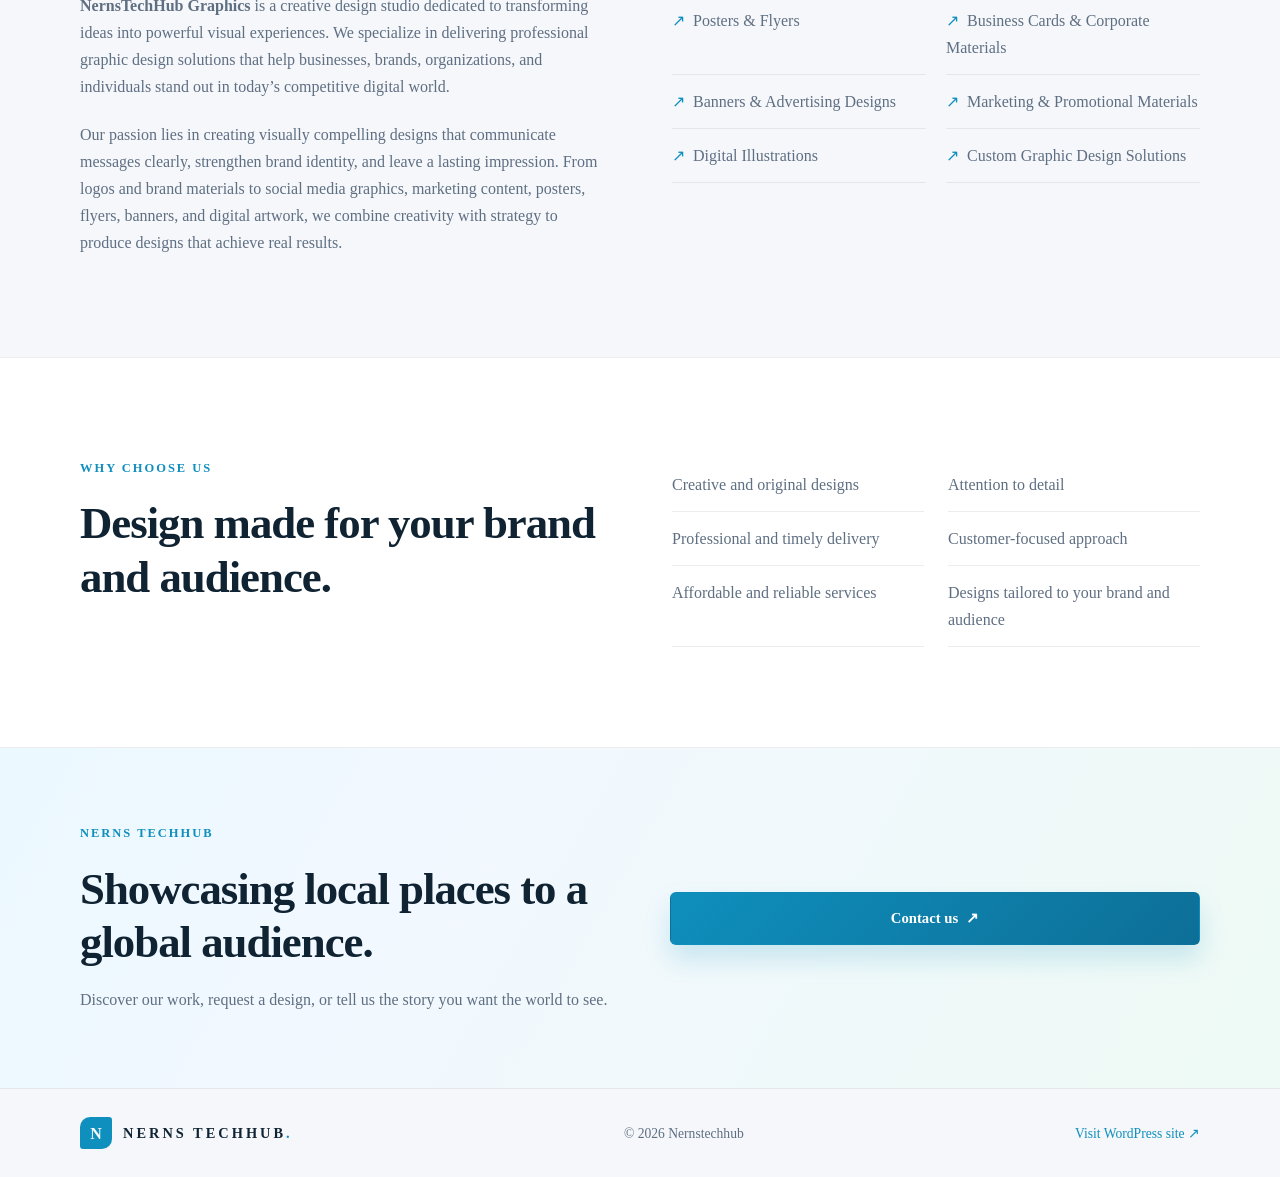
==== commit 770e0e60: "Update about page and website styling" ====
--- a/about.html
+++ b/about.html
@@ -18,18 +18,85 @@
     <ul class="nav-links" id="nav-links"><li><a href="index.html">Home</a></li><li><a href="about.html" aria-current="page">About us</a></li><li><a href="https://nernstechhub.wordpress.com/products/" target="_blank" rel="noopener noreferrer">Products</a></li><li><a href="https://nernstechhub.wordpress.com/services/" target="_blank" rel="noopener noreferrer">Services</a></li><li><a href="https://nernstechhub.wordpress.com/contact-us/" class="nav-contact" target="_blank" rel="noopener noreferrer">Contact ↗</a></li></ul>
   </nav></header>
   <main>
-    <section class="page-hero container"><p class="eyebrow">ABOUT NERNSTECHHUB</p><h1>Local stories, <span>shared with the world.</span></h1><p class="hero-description">We use photography, digital content, and creative design to give places, communities, and brands a stronger way to be seen.</p></section>
+    <section class="page-hero container"><p class="eyebrow">ABOUT US</p><h1>Welcome to <span>NernsTechHub</span></h1><p class="hero-description">A platform dedicated to showcasing the beauty, culture, and unique landscapes of local communities through high-quality photography and digital content.</p></section>
+
     <section class="section container about-us-story">
-      <div class="about-us-lead"><p class="eyebrow">OUR STORY</p><h2>Every place has a story worth telling.</h2><p>NernsTechHub is a platform dedicated to showcasing the beauty, culture, and unique landscapes of local communities through high-quality photography and digital content.</p></div>
-      <div class="about-us-copy"><p>We capture and share authentic images of local destinations, natural attractions, urban developments, cultural landmarks, businesses, and everyday life. Professionally curated visual content helps bring visibility to places that deserve to be seen by a global audience.</p><p>Our work aims to promote tourism, support local businesses, preserve cultural heritage, and provide useful imagery for creators, marketers, publishers, and organizations worldwide.</p><p>We are committed to original, high-quality photographs that highlight the richness and diversity of local environments with accuracy, creativity, and authenticity.</p></div>
+      <div class="about-us-lead">
+        <p class="eyebrow">OUR STORY</p>
+        <h2>Every place has a story worth telling.</h2>
+        <p>Welcome to <strong>NernsTechHub</strong>, a platform dedicated to showcasing the beauty, culture, and unique landscapes of local communities through high-quality photography and digital content.</p>
+      </div>
+      <div class="about-us-copy">
+        <p>Our mission is to capture and share authentic images of local destinations, natural attractions, urban developments, cultural landmarks, businesses, and everyday life. By uploading professionally curated images to online platforms, we help bring visibility to places that deserve to be seen by a global audience.</p>
+        <p>At NernsTechHub, we believe that every location has a story worth telling. Through our visual content, we aim to promote tourism, support local businesses, preserve cultural heritage, and provide valuable imagery for creators, marketers, publishers, and organizations worldwide.</p>
+        <p>We are committed to producing original, high-quality photographs that highlight the richness and diversity of local environments while maintaining professional standards of accuracy, creativity, and authenticity.</p>
+      </div>
     </section>
-    <section class="values-band"><div class="container about-us-values"><article><p class="eyebrow">OUR MISSION</p><h2>Connect local communities with the world.</h2><p>We share compelling visual stories and high-quality digital imagery that help communities be discovered.</p></article><article><p class="eyebrow">OUR VISION</p><h2>Inspire discovery through authentic photography.</h2><p>We aim to become a trusted source of local photography that promotes cultural appreciation and creates opportunities worldwide.</p></article></div></section>
+
+    <section class="values-band">
+      <div class="container about-us-values">
+        <article>
+          <p class="eyebrow">OUR MISSION</p>
+          <h2>To connect local communities with the world.</h2>
+          <p>To connect local communities with the world through compelling visual storytelling and high-quality digital imagery.</p>
+        </article>
+        <article>
+          <p class="eyebrow">OUR VISION</p>
+          <h2>To become a trusted source of authentic local photography.</h2>
+          <p>To become a trusted source of authentic local photography that inspires discovery, promotes cultural appreciation, and creates opportunities for communities worldwide.</p>
+        </article>
+      </div>
+    </section>
+
     <section class="section container graphics-about">
-      <div class="graphics-about-intro"><p class="eyebrow">NERNS TECHHUB GRAPHICS</p><h2>Creative design with a clear purpose.</h2><p>NernsTechHub Graphics transforms ideas into powerful visual experiences. We help businesses, brands, organizations, and individuals stand out with design that communicates clearly, strengthens identity, and leaves a lasting impression.</p><p>From logos and brand materials to social media graphics and digital artwork, we combine creativity with strategy to help our clients reach their goals.</p></div>
-      <div class="graphics-about-services"><p class="eyebrow">OUR SERVICES</p><ul><li>Logo design &amp; brand identity</li><li>Social media graphics</li><li>Posters &amp; flyers</li><li>Business cards &amp; corporate materials</li><li>Banners &amp; advertising designs</li><li>Marketing &amp; promotional materials</li><li>Digital illustrations</li><li>Custom graphic design solutions</li></ul></div>
+      <div class="graphics-about-intro">
+        <p class="eyebrow">NERNS TECHHUB GRAPHICS</p>
+        <h2>Creative design with a clear purpose.</h2>
+        <p><strong>NernsTechHub Graphics</strong> is a creative design studio dedicated to transforming ideas into powerful visual experiences. We specialize in delivering professional graphic design solutions that help businesses, brands, organizations, and individuals stand out in today’s competitive digital world.</p>
+        <p>Our passion lies in creating visually compelling designs that communicate messages clearly, strengthen brand identity, and leave a lasting impression. From logos and brand materials to social media graphics, marketing content, posters, flyers, banners, and digital artwork, we combine creativity with strategy to produce designs that achieve real results.</p>
+      </div>
+      <div class="graphics-about-services">
+        <p class="eyebrow">OUR SERVICES</p>
+        <ul>
+          <li>Logo Design &amp; Brand Identity</li>
+          <li>Social Media Graphics</li>
+          <li>Posters &amp; Flyers</li>
+          <li>Business Cards &amp; Corporate Materials</li>
+          <li>Banners &amp; Advertising Designs</li>
+          <li>Marketing &amp; Promotional Materials</li>
+          <li>Digital Illustrations</li>
+          <li>Custom Graphic Design Solutions</li>
+        </ul>
+      </div>
     </section>
-    <section class="hub-services section"><div class="container graphics-why"><div><p class="eyebrow">WHY NERNSTECHHUB GRAPHICS</p><h2>Design made for your brand and audience.</h2></div><div class="graphics-reasons"><p>Creative and original ideas</p><p>Careful attention to detail</p><p>Professional, timely delivery</p><p>Customer-focused collaboration</p><p>Affordable and reliable service</p><p>Designs tailored to your audience</p></div></div></section>
-    <section class="hub-contact-band"><div class="container hub-contact-content"><div><p class="eyebrow">NERNS TECHHUB</p><h2>Showcasing local places to a global audience.</h2><p>Discover our work, request a design, or tell us the story you want the world to see.</p></div><a class="button button-primary" href="https://nernstechhub.wordpress.com/contact-us/" target="_blank" rel="noopener noreferrer">Contact us <span aria-hidden="true">↗</span></a></div></section>
+
+    <section class="hub-services section">
+      <div class="container graphics-why">
+        <div>
+          <p class="eyebrow">WHY CHOOSE US</p>
+          <h2>Design made for your brand and audience.</h2>
+        </div>
+        <div class="graphics-reasons">
+          <p>Creative and original designs</p>
+          <p>Attention to detail</p>
+          <p>Professional and timely delivery</p>
+          <p>Customer-focused approach</p>
+          <p>Affordable and reliable services</p>
+          <p>Designs tailored to your brand and audience</p>
+        </div>
+      </div>
+    </section>
+
+    <section class="hub-contact-band">
+      <div class="container hub-contact-content">
+        <div>
+          <p class="eyebrow">NERNS TECHHUB</p>
+          <h2>Showcasing local places to a global audience.</h2>
+          <p>Discover our work, request a design, or tell us the story you want the world to see.</p>
+        </div>
+        <a class="button button-primary" href="https://nernstechhub.wordpress.com/contact-us/" target="_blank" rel="noopener noreferrer">Contact us <span aria-hidden="true">↗</span></a>
+      </div>
+    </section>
   </main>
   <footer class="site-footer"><div class="container footer-content"><a href="index.html" class="logo"><span class="logo-mark">N</span><span>NERNS TECHHUB<span class="logo-accent">.</span></span></a><p>© <span id="year"></span> Nernstechhub</p><a href="https://nernstechhub.wordpress.com/" target="_blank" rel="noopener noreferrer">Visit WordPress site ↗</a></div></footer>
 </body>
--- a/style.css
+++ b/style.css
@@ -4,14 +4,17 @@
 ================================= */
 
 :root {
-  --background: #071411;
-  --surface: #0d201b;
-  --surface-light: #132b24;
-  --teal: #35e0b1;
-  --teal-dark: #19b98b;
-  --text: #f3f8f5;
-  --muted: #a0b5ac;
-  --border: rgba(255, 255, 255, 0.1);
+  --background: #f5f7fb;
+  --surface: #ffffff;
+  --surface-light: #eef6ff;
+  --teal: #0f8fbd;
+  --teal-dark: #0d6f97;
+  --warm: #ff9f43;
+  --warm-deep: #f57c20;
+  --text: #102332;
+  --muted: #5f6f82;
+  --border: rgba(16, 35, 50, 0.08);
+  --shadow: rgba(17, 40, 60, 0.08);
 }
 
 * {
@@ -26,7 +29,7 @@
 }
 
 body {
-  font-family: "DM Sans", sans-serif;
+  font-family: Georgia, "Times New Roman", serif;
   background: var(--background);
   color: var(--text);
   line-height: 1.7;
@@ -36,7 +39,8 @@
 h2,
 h3,
 .logo {
-  font-family: "Space Grotesk", sans-serif;
+  font-family: Georgia, "Times New Roman", serif;
+  letter-spacing: -0.02em;
 }
 
 a {
@@ -66,9 +70,10 @@
   position: sticky;
   top: 0;
   z-index: 100;
-  background: rgba(7, 20, 17, 0.92);
+  background: rgba(255, 255, 255, 0.9);
   backdrop-filter: blur(16px);
   border-bottom: 1px solid var(--border);
+  box-shadow: 0 10px 30px rgba(17, 40, 60, 0.06);
 }
 
 .navbar {
@@ -210,12 +215,13 @@
 }
 
 .button-primary {
-  color: #04130e;
-  background: var(--teal);
+  color: #ffffff;
+  background: linear-gradient(135deg, var(--teal) 0%, var(--teal-dark) 100%);
+  box-shadow: 0 14px 26px rgba(15, 143, 189, 0.18);
 }
 
 .button-primary:hover {
-  background: #70f0ce;
+  background: linear-gradient(135deg, var(--teal-dark) 0%, var(--teal) 100%);
 }
 
 .button-secondary {
@@ -737,10 +743,11 @@
   align-items: center;
   justify-content: center;
   gap: 22px;
-  border: 1px solid rgba(53, 224, 177, 0.28);
+  border: 1px solid rgba(15, 143, 189, 0.14);
   background:
-    radial-gradient(ellipse at 50% 40%, rgba(53, 224, 177, 0.14), transparent 52%),
-    linear-gradient(145deg, #142d25, #091510);
+    radial-gradient(ellipse at 50% 40%, rgba(15, 143, 189, 0.10), transparent 52%),
+    linear-gradient(145deg, #ffffff, #f2f9ff 70%);
+  box-shadow: 0 24px 48px rgba(16, 35, 50, 0.06);
 }
 
 .hub-hero-visual img {
@@ -972,7 +979,7 @@
 
 .hub-contact-band {
   padding-block: 75px;
-  background: linear-gradient(120deg, #10251d, #0c1914 70%);
+  background: linear-gradient(120deg, #ebf8ff 0%, #f2f8ff 32%, #eefaf5 100%);
 }
 
 .hub-contact-content {
@@ -1086,8 +1093,9 @@
   display: flex;
   flex-direction: column;
   justify-content: space-between;
-  border: 1px solid rgba(53, 224, 177, 0.3);
-  background: linear-gradient(145deg, #142b23, #0b1712);
+  border: 1px solid rgba(15, 143, 189, 0.12);
+  background: linear-gradient(145deg, #ffffff, #edf9ff);
+  box-shadow: 0 22px 40px rgba(16, 35, 50, 0.06);
 }
 
 .about-mark {
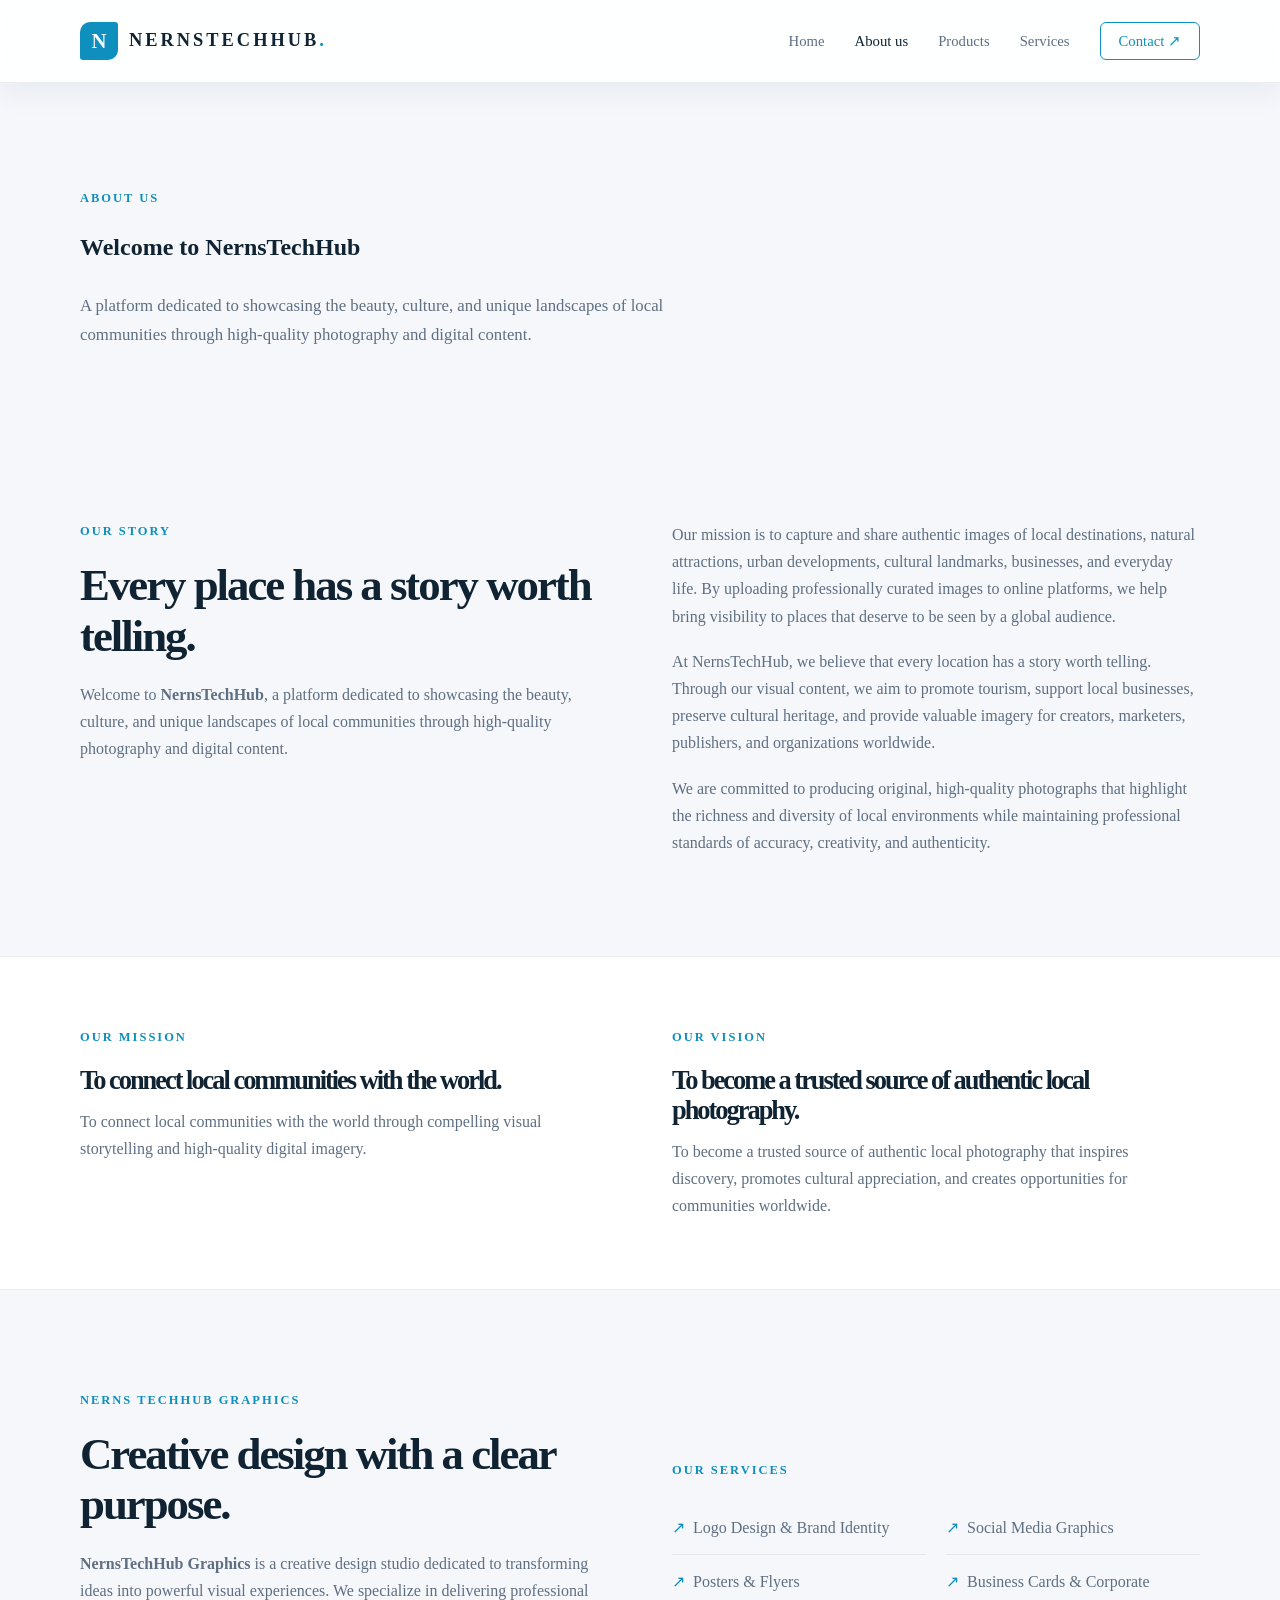
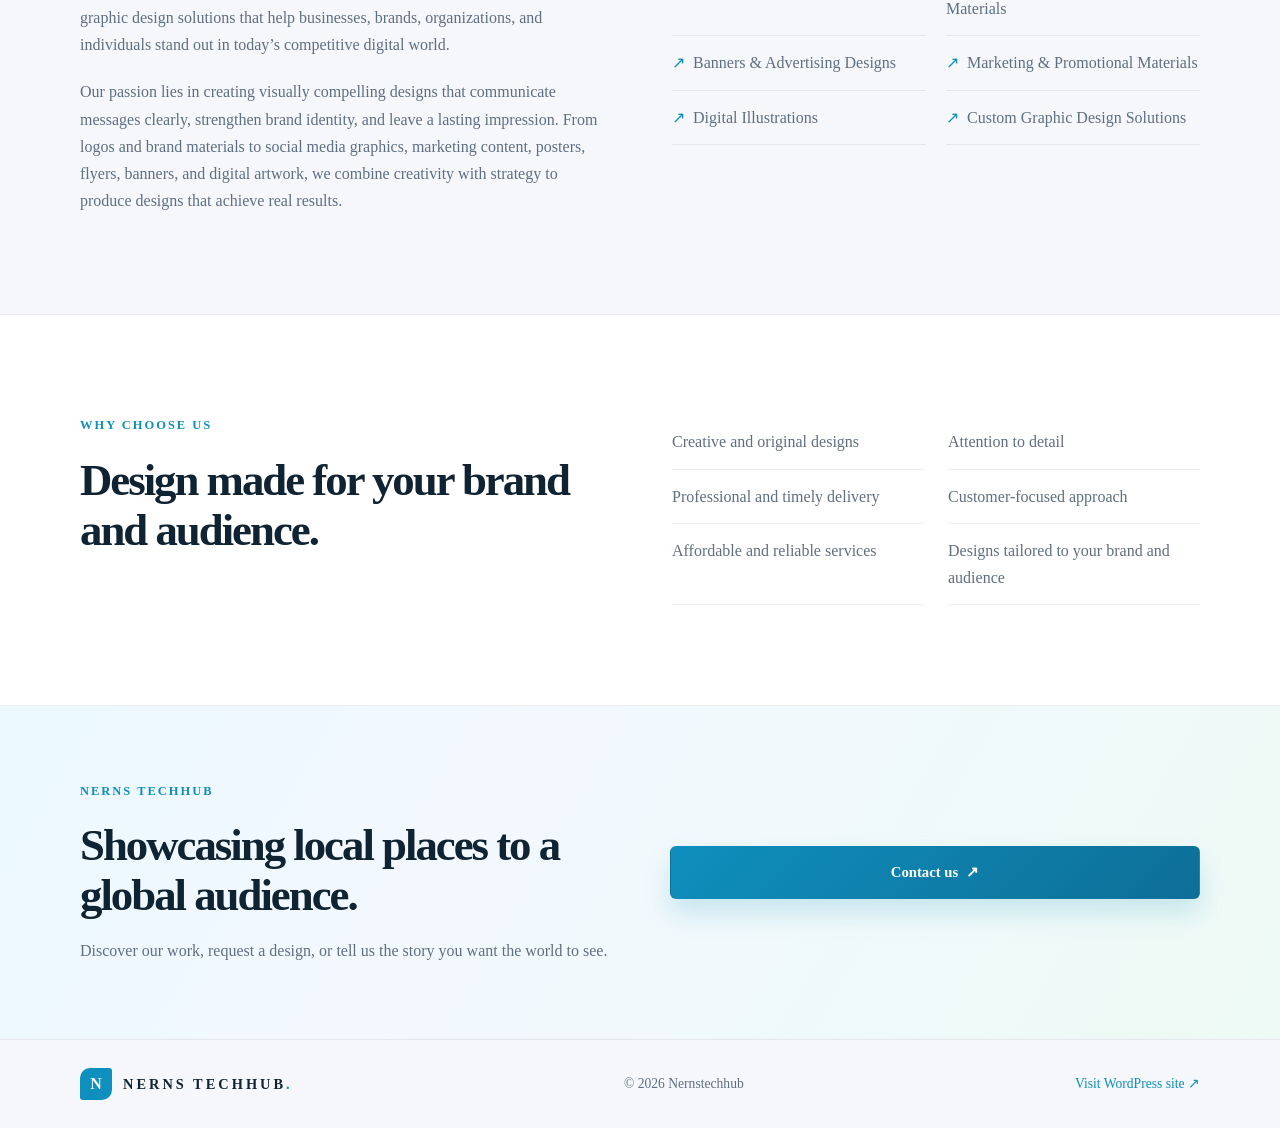
==== commit 9c40e95b: "Add networking and chess coaching services" ====
--- a/about.html
+++ b/about.html
@@ -15,7 +15,7 @@
   <header class="site-header"><nav class="navbar container" aria-label="Main navigation">
     <a href="index.html" class="logo" aria-label="Nernstechhub home"><span class="logo-mark">N</span><span>NERNSTECHHUB<span class="logo-accent">.</span></span></a>
     <button class="menu-toggle" aria-label="Open navigation" aria-expanded="false" aria-controls="nav-links">☰</button>
-    <ul class="nav-links" id="nav-links"><li><a href="index.html">Home</a></li><li><a href="about.html" aria-current="page">About us</a></li><li><a href="https://nernstechhub.wordpress.com/products/" target="_blank" rel="noopener noreferrer">Products</a></li><li><a href="https://nernstechhub.wordpress.com/services/" target="_blank" rel="noopener noreferrer">Services</a></li><li><a href="https://nernstechhub.wordpress.com/contact-us/" class="nav-contact" target="_blank" rel="noopener noreferrer">Contact ↗</a></li></ul>
+    <ul class="nav-links" id="nav-links"><li><a href="index.html">Home</a></li><li><a href="about.html" aria-current="page">About us</a></li><li><a href="products.html">Products</a></li><li><a href="services.html">Services</a></li><li><a href="https://nernstechhub.wordpress.com/contact-us/" class="nav-contact" target="_blank" rel="noopener noreferrer">Contact ↗</a></li></ul>
   </nav></header>
   <main>
     <section class="page-hero container"><p class="eyebrow">ABOUT US</p><h1>Welcome to <span>NernsTechHub</span></h1><p class="hero-description">A platform dedicated to showcasing the beauty, culture, and unique landscapes of local communities through high-quality photography and digital content.</p></section>
--- a/style.css
+++ b/style.css
@@ -35,9 +35,9 @@
   line-height: 1.7;
 }
 
-h1,
 h2,
 h3,
+h4,
 .logo {
   font-family: Georgia, "Times New Roman", serif;
   letter-spacing: -0.02em;
@@ -166,14 +166,14 @@
   margin-bottom: 18px;
 }
 
-h1 {
+h2 {
   max-width: 650px;
   font-size: clamp(2.6rem, 5vw, 4.5rem);
   line-height: 1.12;
   letter-spacing: -2px;
 }
 
-h1 span {
+h2 span {
   color: var(--teal);
 }
 
@@ -281,7 +281,7 @@
    4. SECTION HEADINGS
 ================================= */
 
-h2 {
+h3 {
   max-width: 700px;
   font-size: clamp(2rem, 4vw, 3rem);
   line-height: 1.2;
@@ -721,12 +721,40 @@
 }
 
 .hub-hero {
+  position: relative;
+  isolation: isolate;
+  overflow: hidden;
+  width: 100%;
+  margin: 0;
   min-height: 610px;
-  padding-block: 75px;
+  padding: 75px max(5%, calc((100% - 1120px) / 2));
   display: grid;
   grid-template-columns: 1.05fr 0.95fr;
   align-items: center;
   gap: 65px;
+}
+
+.hub-hero::before,
+.hub-hero::after {
+  content: "";
+  position: absolute;
+  inset: 0;
+  pointer-events: none;
+}
+
+.hub-hero::before {
+  z-index: -2;
+  inset: -10px;
+  background-image: url("https://images.unsplash.com/photo-1518770660439-4636190af475?auto=format&fit=crop&w=2200&q=85");
+  background-position: center 48%;
+  background-size: cover;
+  filter: blur(7px);
+  transform: scale(1.025);
+}
+
+.hub-hero::after {
+  z-index: -1;
+  background: linear-gradient(90deg, rgba(245, 247, 251, 0.94) 0%, rgba(245, 247, 251, 0.84) 48%, rgba(245, 247, 251, 0.72) 100%);
 }
 
 .hub-hero h1 {
@@ -868,6 +896,12 @@
   font-weight: 700;
 }
 
+.hub-card-icon svg {
+  width: 23px;
+  height: 23px;
+  stroke-width: 1.8;
+}
+
 .hub-card h3,
 .hub-service-row h3 {
   font-size: 1.2rem;
@@ -890,6 +924,56 @@
   font-weight: 700;
 }
 
+.product-gallery-heading {
+  margin-top: 52px;
+  margin-bottom: 18px;
+  display: flex;
+  align-items: baseline;
+  justify-content: space-between;
+  gap: 22px;
+}
+
+.product-gallery-heading h3 {
+  font-size: 1.35rem;
+}
+
+.product-gallery-heading p {
+  max-width: 500px;
+  color: var(--muted);
+  font-size: 0.92rem;
+}
+
+.product-gallery {
+  display: grid;
+  grid-template-columns: repeat(4, minmax(0, 1fr));
+  gap: 12px;
+}
+
+.product-gallery-item {
+  min-width: 0;
+  aspect-ratio: 4 / 3;
+  overflow: hidden;
+  background: var(--surface-light);
+}
+
+.product-gallery-featured {
+  grid-column: span 2;
+  grid-row: span 2;
+  aspect-ratio: auto;
+}
+
+.product-gallery-item img {
+  width: 100%;
+  height: 100%;
+  display: block;
+  object-fit: cover;
+  transition: transform 0.35s ease;
+}
+
+.product-gallery-item:hover img {
+  transform: scale(1.035);
+}
+
 .hub-service-list {
   border-top: 1px solid var(--border);
 }
@@ -919,6 +1003,105 @@
   color: var(--muted);
   font-size: 0.88rem;
 }
+
+.services-infographic {
+  position: relative;
+  display: grid;
+  margin-top: 18px;
+}
+
+.services-infographic::before {
+  content: "";
+  position: absolute;
+  top: 36px;
+  bottom: 36px;
+  left: 31px;
+  width: 2px;
+  background: linear-gradient(var(--teal), var(--warm), #78b88b, #e97565, #9b83ca, #e4ac3f, #38a6a0);
+  opacity: 0.48;
+}
+
+.infographic-service {
+  --service-accent: var(--teal);
+  position: relative;
+  min-height: 104px;
+  padding: 17px 18px 17px 0;
+  display: grid;
+  grid-template-columns: 64px minmax(220px, 0.85fr) minmax(220px, 1.15fr);
+  align-items: center;
+  gap: 22px;
+  border-bottom: 1px solid var(--border);
+  transition: background 0.2s ease, padding 0.2s ease;
+}
+
+.infographic-service:hover {
+  padding-left: 10px;
+  background: rgba(255, 255, 255, 0.62);
+}
+
+.infographic-marker {
+  width: 64px;
+  height: 64px;
+  position: relative;
+  z-index: 1;
+  display: grid;
+  place-items: center;
+  border: 1px solid color-mix(in srgb, var(--service-accent) 35%, white);
+  border-radius: 16px 6px 16px 6px;
+  background: color-mix(in srgb, var(--service-accent) 10%, white);
+  color: var(--service-accent);
+  box-shadow: 0 6px 18px rgba(16, 35, 50, 0.06);
+}
+
+.infographic-marker span {
+  position: absolute;
+  top: -7px;
+  right: -7px;
+  width: 22px;
+  height: 22px;
+  display: grid;
+  place-items: center;
+  border: 2px solid var(--background);
+  border-radius: 50%;
+  background: var(--service-accent);
+  color: #fff;
+  font-family: Arial, sans-serif;
+  font-size: 0.58rem;
+  font-weight: 700;
+}
+
+.infographic-marker svg {
+  width: 25px;
+  height: 25px;
+  stroke-width: 1.8;
+}
+
+.infographic-category {
+  color: var(--service-accent);
+  font-family: Arial, sans-serif;
+  font-size: 0.65rem;
+  font-weight: 700;
+  letter-spacing: 0.08em;
+}
+
+.infographic-title h3 {
+  margin-top: 3px;
+  font-size: 1.15rem;
+  line-height: 1.35;
+}
+
+.infographic-service > p {
+  color: var(--muted);
+  font-size: 0.96rem;
+  line-height: 1.5;
+}
+
+.infographic-service-orange { --service-accent: #e98638; }
+.infographic-service-green { --service-accent: #428c63; }
+.infographic-service-coral { --service-accent: #d45f59; }
+.infographic-service-violet { --service-accent: #7868ad; }
+.infographic-service-gold { --service-accent: #bb841d; }
+.infographic-service-teal { --service-accent: #268c86; }
 
 .hub-audience-values {
   display: grid;
@@ -1340,6 +1523,23 @@
     grid-template-columns: 1fr;
   }
 
+  .product-gallery-heading {
+    align-items: flex-start;
+    flex-direction: column;
+    gap: 6px;
+  }
+
+  .product-gallery {
+    grid-template-columns: repeat(2, minmax(0, 1fr));
+    gap: 8px;
+  }
+
+  .product-gallery-featured {
+    grid-column: span 2;
+    grid-row: span 1;
+    aspect-ratio: 16 / 9;
+  }
+
   .graphics-about-services ul,
   .graphics-reasons {
     grid-template-columns: 1fr;
@@ -1352,6 +1552,30 @@
   .hub-service-row {
     grid-template-columns: 32px minmax(0, 1fr) 24px;
     gap: 10px;
+  }
+
+  .infographic-service {
+    grid-template-columns: 56px minmax(0, 1fr);
+    gap: 12px 16px;
+    padding-block: 18px;
+  }
+
+  .infographic-marker {
+    width: 54px;
+    height: 54px;
+    grid-row: span 2;
+  }
+
+  .services-infographic::before {
+    left: 26px;
+  }
+
+  .infographic-service > p {
+    grid-column: 2;
+  }
+
+  .infographic-title h3 {
+    font-size: 1.08rem;
   }
 
   .hub-service-row h3 {
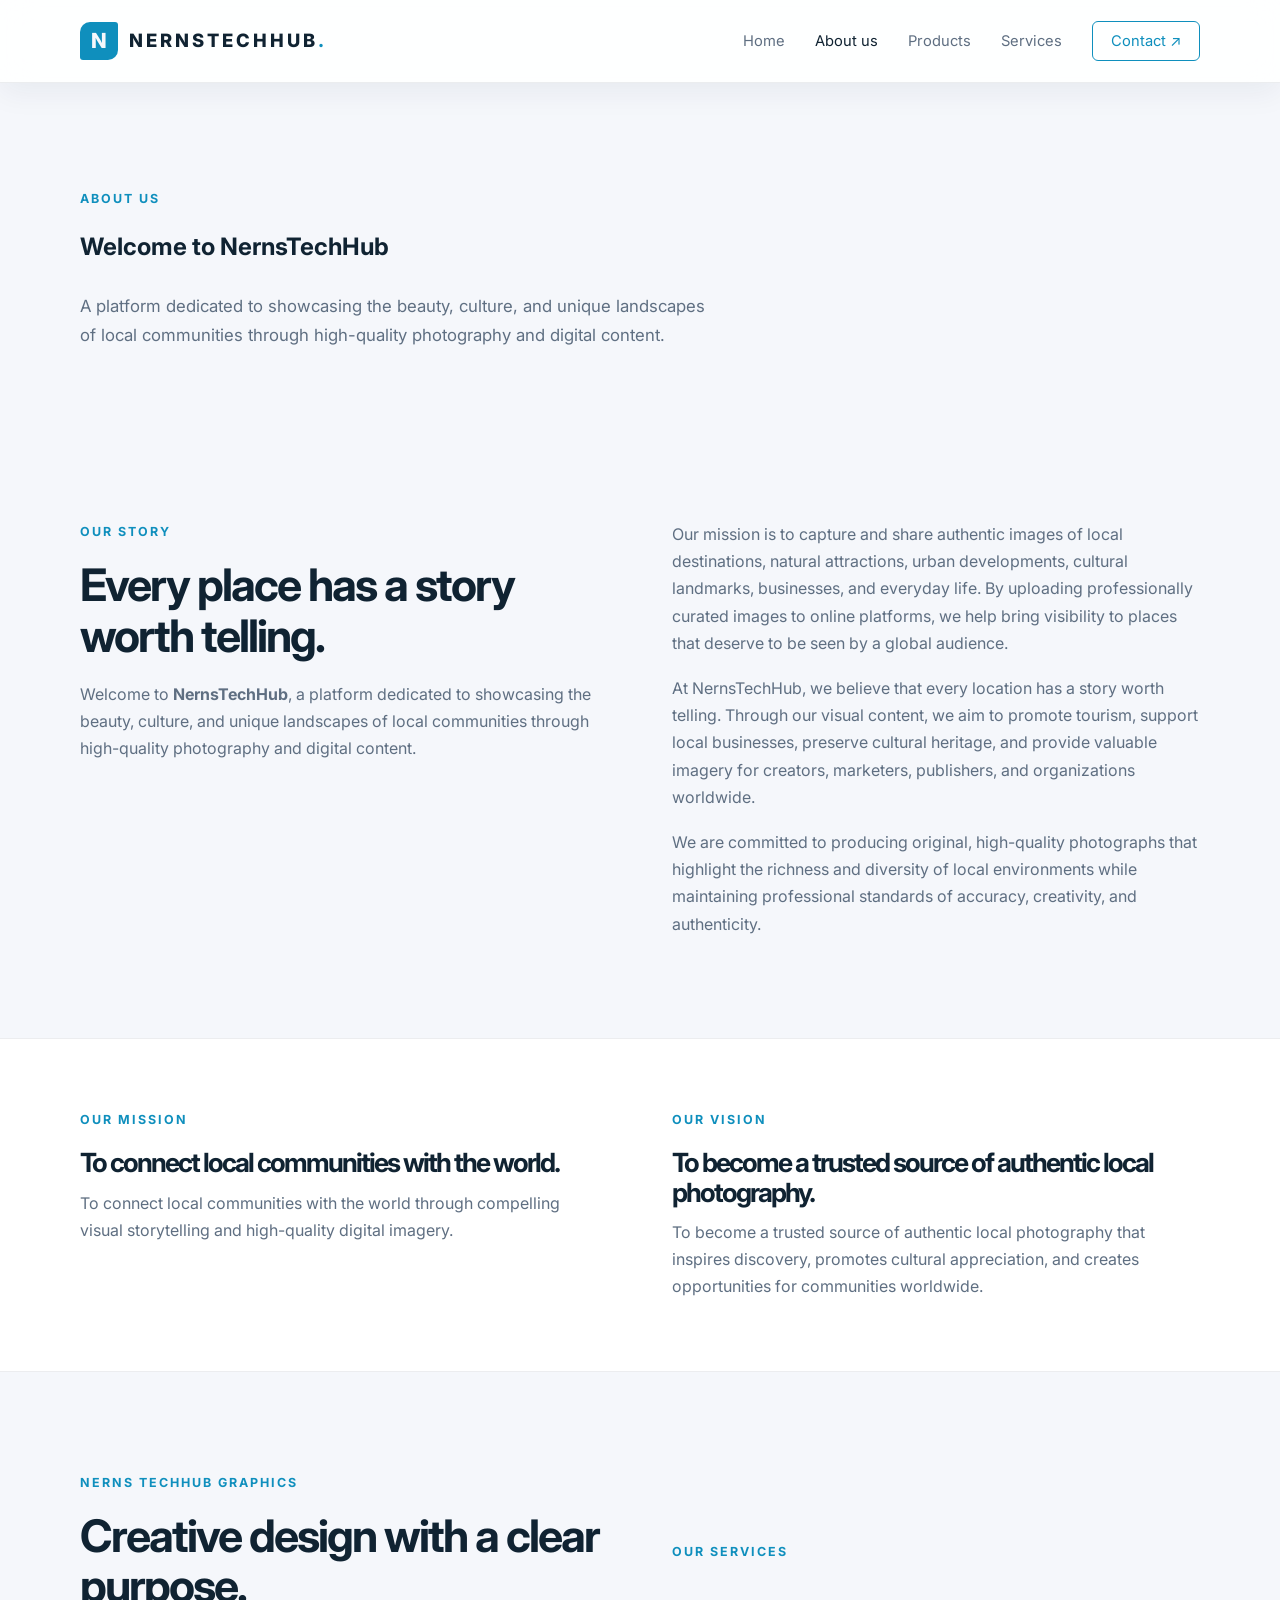
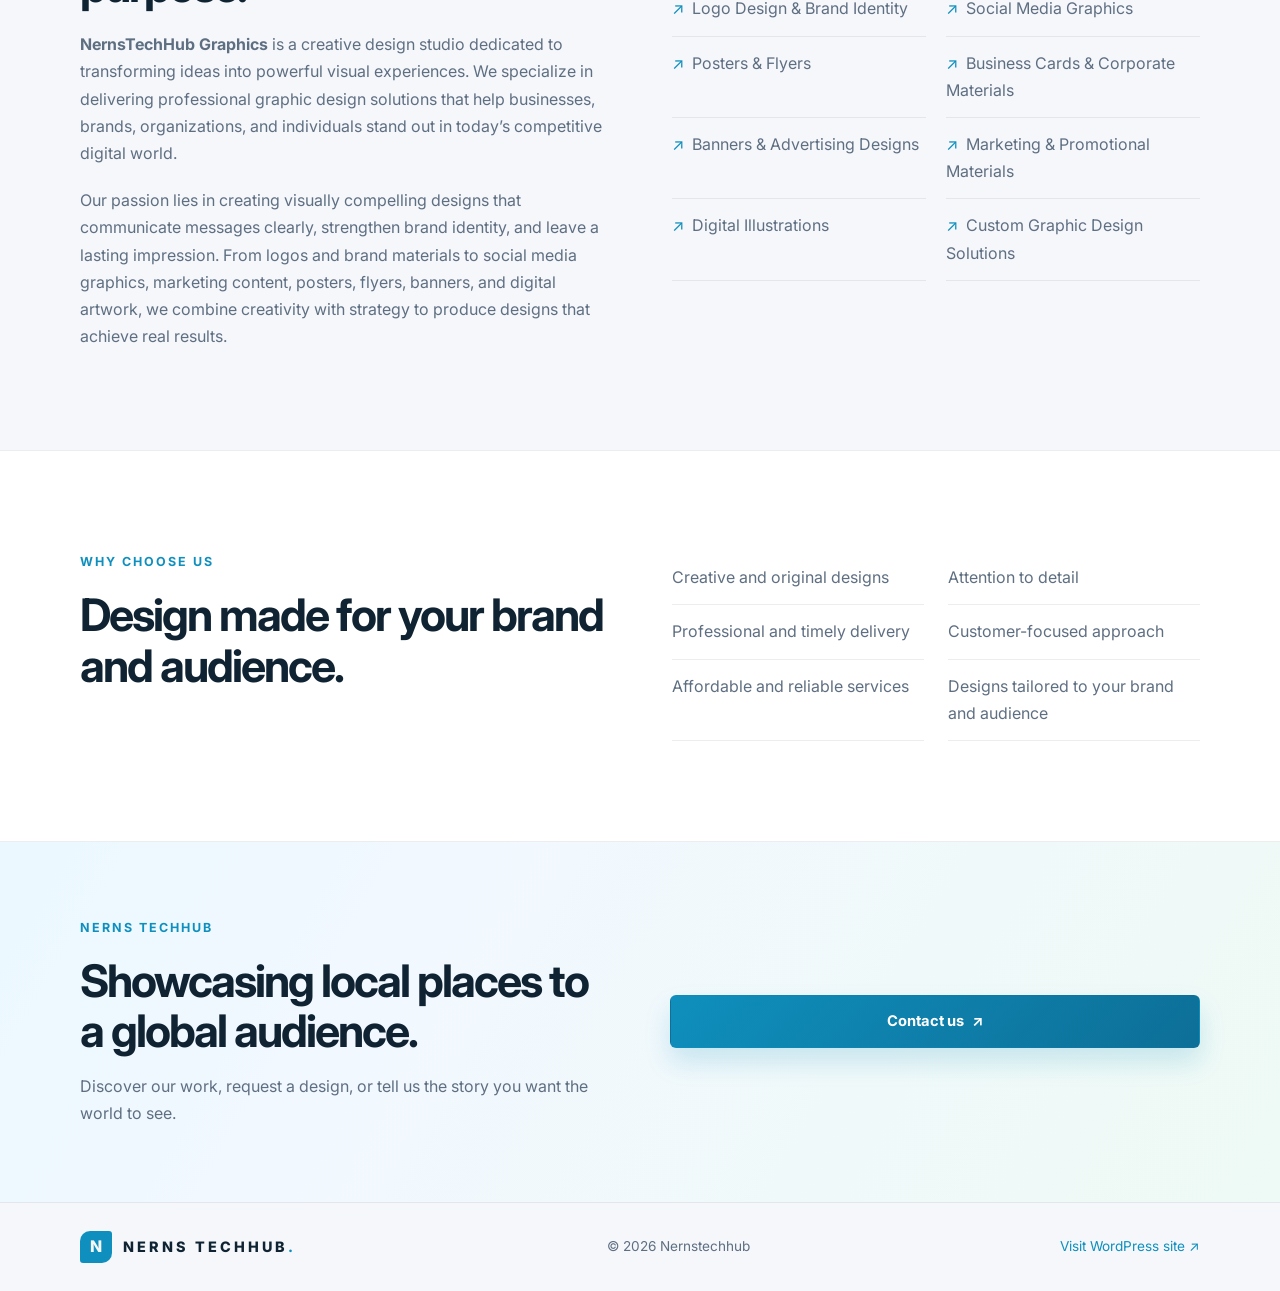
==== commit 379fdad9: "Update website features and improvements" ====
--- a/about.html
+++ b/about.html
@@ -7,7 +7,7 @@
   <title>About Us | Nernstechhub</title>
   <link rel="preconnect" href="https://fonts.googleapis.com">
   <link rel="preconnect" href="https://fonts.gstatic.com" crossorigin>
-  <link href="https://fonts.googleapis.com/css2?family=DM+Sans:wght@400;500;600;700&family=Space+Grotesk:wght@500;600;700&display=swap" rel="stylesheet">
+  <link href="https://fonts.googleapis.com/css2?family=Inter:wght@400;500;600;700;800&display=swap" rel="stylesheet">
   <link rel="stylesheet" href="style.css">
   <script src="script.js" defer></script>
 </head>
--- a/style.css
+++ b/style.css
@@ -9,8 +9,8 @@
   --surface-light: #eef6ff;
   --teal: #0f8fbd;
   --teal-dark: #0d6f97;
-  --warm: #ff9f43;
-  --warm-deep: #f57c20;
+  --warm: #ffbd69;
+  --warm-deep: #ee7d13;
   --text: #102332;
   --muted: #5f6f82;
   --border: rgba(16, 35, 50, 0.08);
@@ -29,7 +29,7 @@
 }
 
 body {
-  font-family: Georgia, "Times New Roman", serif;
+  font-family: "Inter", sans-serif;
   background: var(--background);
   color: var(--text);
   line-height: 1.7;
@@ -39,7 +39,7 @@
 h3,
 h4,
 .logo {
-  font-family: Georgia, "Times New Roman", serif;
+  font-family: "Inter", sans-serif;
   letter-spacing: -0.02em;
 }
 
@@ -511,7 +511,7 @@
   z-index: 1;
   align-self: center;
   color: var(--text);
-  font-family: "Space Grotesk", sans-serif;
+  font-family: "Inter", sans-serif;
   font-size: clamp(8rem, 18vw, 14rem);
   font-weight: 700;
   line-height: 0.9;
@@ -892,7 +892,7 @@
   border: 1px solid rgba(53, 224, 177, 0.45);
   border-radius: 50%;
   color: var(--teal);
-  font-family: "Space Grotesk", sans-serif;
+  font-family: "Inter", sans-serif;
   font-weight: 700;
 }
 
@@ -1065,7 +1065,7 @@
   border-radius: 50%;
   background: var(--service-accent);
   color: #fff;
-  font-family: Arial, sans-serif;
+  font-family: "Inter", sans-serif;
   font-size: 0.58rem;
   font-weight: 700;
 }
@@ -1078,7 +1078,7 @@
 
 .infographic-category {
   color: var(--service-accent);
-  font-family: Arial, sans-serif;
+  font-family: "Inter", sans-serif;
   font-size: 0.65rem;
   font-weight: 700;
   letter-spacing: 0.08em;
@@ -1283,13 +1283,13 @@
 
 .about-mark {
   color: var(--teal);
-  font-family: "Space Grotesk", sans-serif;
+  font-family: "Inter", sans-serif;
   font-size: 2rem;
   font-weight: 700;
 }
 
 .about-statement p {
-  font-family: "Space Grotesk", sans-serif;
+  font-family: "Inter", sans-serif;
   font-size: clamp(2rem, 4vw, 3rem);
   font-weight: 600;
   line-height: 1.18;
@@ -1672,4 +1672,4368 @@
     scroll-behavior: auto !important;
     transition-duration: 0.01ms !important;
   }
-} +}
+
+/* Product storefront */
+.store-hero {
+  overflow: hidden;
+  background: linear-gradient(110deg, #f1f8fb 0%, #f7f8fa 58%, #fff4e8 100%);
+}
+
+.store-hero-content {
+  min-height: 430px;
+  padding-block: 62px;
+  display: grid;
+  grid-template-columns: 1fr 0.8fr;
+  align-items: center;
+  gap: 60px;
+}
+
+.store-hero-content h1 {
+  margin-top: 10px;
+  font-size: clamp(2.8rem, 6vw, 4.7rem);
+  line-height: 1.05;
+}
+
+.store-hero-content h1 span {
+  color: var(--teal);
+}
+
+.store-hero-content > div:first-child > p:not(.eyebrow) {
+  max-width: 560px;
+  margin-block: 20px 26px;
+  color: var(--muted);
+}
+
+.store-hero-card {
+  min-height: 300px;
+  position: relative;
+  overflow: hidden;
+  display: grid;
+  place-items: center;
+  border-radius: 12px;
+  background: linear-gradient(145deg, #153d54, #0c2636);
+  box-shadow: 0 20px 45px rgba(16, 35, 50, 0.15);
+}
+
+.store-hero-icon {
+  z-index: 1;
+  color: #fff;
+}
+
+.store-hero-icon svg {
+  width: 120px;
+  height: 120px;
+  stroke-width: 1.1;
+}
+
+.store-hero-orbit {
+  position: absolute;
+  width: 280px;
+  aspect-ratio: 1;
+  border: 1px solid rgba(255, 255, 255, 0.16);
+  border-radius: 50%;
+}
+
+.store-hero-orbit-one {
+  transform: scale(1.3);
+}
+
+.store-hero-orbit-two {
+  transform: scale(1.8);
+}
+
+.store-hero-caption {
+  position: absolute;
+  right: 20px;
+  bottom: 18px;
+  color: rgba(255, 255, 255, 0.75);
+  font-size: 0.85rem;
+}
+
+.store-section {
+  padding-top: 70px;
+}
+
+.store-heading {
+  margin-bottom: 26px;
+  display: flex;
+  justify-content: space-between;
+  align-items: end;
+  gap: 32px;
+}
+
+.store-heading h2 {
+  margin-top: 5px;
+  font-size: clamp(1.8rem, 3vw, 2.45rem);
+}
+
+.store-heading > p {
+  max-width: 470px;
+  color: var(--muted);
+}
+
+.store-toolbar {
+  margin-bottom: 26px;
+  display: grid;
+  gap: 18px;
+}
+
+.store-search {
+  max-width: 570px;
+  min-height: 48px;
+  padding-inline: 14px;
+  display: flex;
+  align-items: center;
+  gap: 10px;
+  border: 1px solid var(--border);
+  border-radius: 7px;
+  background: var(--surface);
+}
+
+.store-search svg {
+  width: 19px;
+  color: var(--muted);
+}
+
+.store-search input {
+  width: 100%;
+  border: 0;
+  outline: 0;
+  background: transparent;
+  color: var(--text);
+  font: inherit;
+}
+
+.store-search:focus-within {
+  outline: 2px solid var(--teal);
+  outline-offset: 2px;
+}
+
+.store-categories {
+  display: flex;
+  flex-wrap: wrap;
+  gap: 8px;
+}
+
+.store-filter {
+  padding: 8px 14px;
+  border: 1px solid var(--border);
+  border-radius: 99px;
+  background: var(--surface);
+  color: var(--text);
+  font: inherit;
+  font-size: 0.85rem;
+  cursor: pointer;
+}
+
+.store-filter:hover,
+.store-filter.is-active {
+  border-color: var(--teal);
+  background: var(--teal);
+  color: #fff;
+}
+
+.store-layout {
+  display: grid;
+  grid-template-columns: minmax(0, 1fr) 305px;
+  align-items: start;
+  gap: 28px;
+}
+
+.store-result-count {
+  margin-bottom: 12px;
+  color: var(--muted);
+  font-size: 0.88rem;
+}
+
+.store-product-grid {
+  display: grid;
+  grid-template-columns: repeat(3, minmax(0, 1fr));
+  gap: 16px;
+  scroll-margin-top: 100px;
+}
+
+.store-product {
+  min-width: 0;
+  scroll-margin-top: 100px;
+  overflow: hidden;
+  border: 1px solid var(--border);
+  border-radius: 8px;
+  background: var(--surface);
+  box-shadow: 0 5px 18px rgba(16, 35, 50, 0.04);
+  transition: transform 0.2s ease, box-shadow 0.2s ease;
+}
+
+.store-product:hover {
+  transform: translateY(-3px);
+  box-shadow: 0 12px 28px rgba(16, 35, 50, 0.09);
+}
+
+.store-product-art {
+  min-height: 150px;
+  position: relative;
+  display: grid;
+  place-items: center;
+}
+
+.store-product-art img {
+  position: absolute;
+  inset: 0;
+  width: 100%;
+  height: 100%;
+  display: block;
+  object-fit: cover;
+}
+
+.art-blue { background: #e8f3f8; color: #176b8b; }
+.art-orange { background: #fff0e2; color: #b95c1d; }
+.art-lilac { background: #f0edfb; color: #6655a0; }
+.art-mint { background: #e7f5ef; color: #39785c; }
+.art-yellow { background: #fbf3d8; color: #8a711d; }
+.art-rose { background: #f9e9e8; color: #a84f4c; }
+.art-sky { background: #e5f1fa; color: #397499; }
+.art-slate { background: #e8edf1; color: #465e70; }
+
+.store-product-icon {
+  display: grid;
+  place-items: center;
+}
+
+.store-product-icon svg {
+  width: 62px;
+  height: 62px;
+  stroke-width: 1.4;
+}
+
+.store-product-badge {
+  position: absolute;
+  z-index: 1;
+  top: 12px;
+  left: 12px;
+  padding: 4px 8px;
+  border-radius: 3px;
+  background: rgba(255, 255, 255, 0.78);
+  color: var(--text);
+  font-family: "Inter", sans-serif;
+  font-size: 0.62rem;
+  font-weight: 700;
+  letter-spacing: 0.06em;
+}
+
+.store-product-info {
+  padding: 14px;
+}
+
+.store-product-info h3 {
+  min-height: 2.9em;
+  font-size: 1rem;
+  line-height: 1.45;
+}
+
+.store-product-info p {
+  min-height: 3.4em;
+  margin-top: 6px;
+  color: var(--muted);
+  font-size: 0.82rem;
+  line-height: 1.5;
+}
+
+.store-stock {
+  display: block;
+  margin-top: 12px;
+  color: var(--teal-dark);
+  font-family: "Inter", sans-serif;
+  font-size: 0.72rem;
+  font-weight: 700;
+}
+
+.store-add {
+  width: 100%;
+  min-height: 40px;
+  margin-top: 12px;
+  padding: 8px 10px;
+  display: flex;
+  justify-content: space-between;
+  align-items: center;
+  border: 1px solid rgba(15, 143, 189, 0.3);
+  border-radius: 5px;
+  background: #f4fbfd;
+  color: var(--teal-dark);
+  font: inherit;
+  font-size: 0.82rem;
+  font-weight: 700;
+  cursor: pointer;
+}
+
+.store-add:hover {
+  background: #e5f5fa;
+}
+
+.store-add svg {
+  width: 16px;
+  height: 16px;
+}
+
+.store-empty {
+  padding: 38px 18px;
+  border: 1px dashed var(--border);
+  border-radius: 8px;
+  color: var(--muted);
+  text-align: center;
+}
+
+.store-basket {
+  position: sticky;
+  top: 24px;
+  padding: 20px;
+  border: 1px solid var(--border);
+  border-radius: 8px;
+  background: var(--surface);
+  box-shadow: 0 7px 24px rgba(16, 35, 50, 0.06);
+}
+
+.store-basket-heading {
+  display: flex;
+  justify-content: space-between;
+  align-items: center;
+}
+
+.store-basket-heading h2 {
+  font-size: 1.3rem;
+}
+
+.store-basket-count {
+  min-width: 28px;
+  height: 28px;
+  padding-inline: 7px;
+  display: grid;
+  place-items: center;
+  border-radius: 50%;
+  background: #fff1e4;
+  color: var(--warm-deep);
+  font-family: "Inter", sans-serif;
+  font-size: 0.85rem;
+  font-weight: 700;
+}
+
+.store-basket-note {
+  margin-top: 3px;
+  color: var(--muted);
+  font-size: 0.8rem;
+}
+
+.store-basket-items {
+  margin-top: 16px;
+  list-style: none;
+}
+
+.store-basket-empty {
+  padding-block: 18px;
+  border-block: 1px solid var(--border);
+  color: var(--muted);
+  font-size: 0.84rem;
+}
+
+.store-basket-item {
+  padding-block: 12px;
+  display: grid;
+  grid-template-columns: 1fr auto;
+  align-items: center;
+  gap: 8px;
+  border-top: 1px solid var(--border);
+}
+
+.store-basket-item-name {
+  font-size: 0.83rem;
+  font-weight: 700;
+  line-height: 1.35;
+}
+
+.store-basket-actions {
+  display: flex;
+  align-items: center;
+  gap: 8px;
+}
+
+.store-basket-actions button {
+  width: 26px;
+  height: 26px;
+  display: grid;
+  place-items: center;
+  border: 1px solid var(--border);
+  border-radius: 4px;
+  background: var(--surface);
+  color: var(--text);
+  cursor: pointer;
+}
+
+.store-basket-actions button:hover {
+  border-color: var(--teal);
+  color: var(--teal-dark);
+}
+
+.store-basket-actions svg {
+  width: 13px;
+}
+
+.store-basket-quantity {
+  min-width: 12px;
+  font-family: "Inter", sans-serif;
+  font-size: 0.82rem;
+  text-align: center;
+}
+
+.store-order-note {
+  margin-block: 14px;
+  padding: 11px;
+  display: flex;
+  align-items: flex-start;
+  gap: 8px;
+  border-radius: 5px;
+  background: #f3f8fa;
+  color: var(--muted);
+  font-size: 0.76rem;
+  line-height: 1.45;
+}
+
+.store-order-note svg {
+  width: 16px;
+  min-width: 16px;
+  color: var(--teal);
+}
+
+.store-order-form {
+  display: grid;
+  gap: 7px;
+}
+
+.store-order-form label {
+  margin-top: 5px;
+  font-size: 0.78rem;
+  font-weight: 700;
+}
+
+.store-order-form input {
+  width: 100%;
+  min-height: 40px;
+  padding: 8px 10px;
+  border: 1px solid rgba(16, 35, 50, 0.17);
+  border-radius: 5px;
+  background: #fff;
+  color: var(--text);
+  font: inherit;
+  font-size: 0.86rem;
+}
+
+.store-order-form select {
+  width: 100%;
+  min-height: 40px;
+  padding: 8px 10px;
+  border: 1px solid rgba(16, 35, 50, 0.17);
+  border-radius: 5px;
+  background: #fff;
+  color: var(--text);
+  font: inherit;
+  font-size: 0.86rem;
+}
+
+.store-order-form input:focus {
+  outline: 2px solid var(--teal);
+  outline-offset: 1px;
+}
+
+.store-order-form select:focus {
+  outline: 2px solid var(--teal);
+  outline-offset: 1px;
+}
+
+.store-payment-note {
+  margin-top: 2px;
+  color: var(--muted);
+  font-size: 0.73rem;
+  line-height: 1.45;
+}
+
+.store-checkout {
+  width: 100%;
+  margin-top: 9px;
+  justify-content: center;
+  gap: 10px;
+}
+
+.store-checkout:disabled {
+  opacity: 0.5;
+  cursor: not-allowed;
+}
+
+.store-checkout svg {
+  width: 17px;
+}
+
+.store-basket-footnote,
+.store-order-status {
+  margin-top: 10px;
+  color: var(--muted);
+  font-size: 0.72rem;
+  line-height: 1.45;
+}
+
+.store-order-status {
+  color: var(--teal-dark);
+}
+
+@media (max-width: 1050px) {
+  .store-layout {
+    grid-template-columns: minmax(0, 1fr) 280px;
+    gap: 18px;
+  }
+
+  .store-product-grid {
+    grid-template-columns: repeat(2, minmax(0, 1fr));
+  }
+}
+
+@media (max-width: 800px) {
+  .store-hero-content {
+    min-height: auto;
+    grid-template-columns: 1fr;
+    gap: 30px;
+  }
+
+  .store-hero-card {
+    min-height: 230px;
+  }
+
+  .store-heading {
+    align-items: flex-start;
+    flex-direction: column;
+    gap: 10px;
+  }
+
+  .store-layout {
+    grid-template-columns: 1fr;
+  }
+
+  .store-basket {
+    position: static;
+    grid-row: 1;
+  }
+}
+
+@media (max-width: 520px) {
+  .store-hero-content {
+    padding-block: 48px;
+  }
+
+  .store-section {
+    padding-top: 48px;
+  }
+
+  .store-product-grid {
+    gap: 10px;
+  }
+
+  .store-product-art {
+    min-height: 120px;
+  }
+
+  .store-product-icon svg {
+    width: 48px;
+    height: 48px;
+  }
+
+  .store-product-info {
+    padding: 11px;
+  }
+
+  .store-product-info h3 {
+    min-height: 3em;
+    font-size: 0.9rem;
+  }
+
+  .store-product-info p {
+    min-height: 5em;
+    font-size: 0.76rem;
+  }
+
+  .store-product-badge {
+    top: 8px;
+    left: 8px;
+    font-size: 0.54rem;
+  }
+}
+
+.store-sort {
+  width: fit-content;
+  display: flex;
+  align-items: center;
+  gap: 10px;
+  color: var(--muted);
+  font-size: 0.84rem;
+}
+
+.store-sort select {
+  min-height: 40px;
+  padding: 7px 32px 7px 11px;
+  border: 1px solid var(--border);
+  border-radius: 5px;
+  background: var(--surface);
+  color: var(--text);
+  font: inherit;
+  cursor: pointer;
+}
+
+.store-sort select:focus-visible,
+.store-filter:focus-visible,
+.store-quick-button:focus-visible,
+.store-wishlist-button:focus-visible,
+.store-quick-close:focus-visible {
+  outline: 2px solid var(--teal);
+  outline-offset: 2px;
+}
+
+.store-saved-filter span {
+  min-width: 20px;
+  margin-left: 4px;
+  display: inline-grid;
+  place-items: center;
+  border-radius: 99px;
+  background: rgba(16, 35, 50, 0.07);
+  font-size: 0.75rem;
+}
+
+.store-filter.is-active.store-saved-filter span {
+  background: rgba(255, 255, 255, 0.22);
+}
+
+.store-delivery-info {
+  margin: 20px 0;
+  padding: 15px 18px;
+  display: grid;
+  grid-template-columns: auto minmax(0, 1fr) auto;
+  align-items: center;
+  gap: 14px;
+  border: 1px solid rgba(15, 143, 189, 0.16);
+  border-radius: 7px;
+  background: #f1f9fb;
+}
+
+.store-delivery-info > svg {
+  width: 25px;
+  height: 25px;
+  color: var(--teal-dark);
+}
+
+.store-delivery-info strong {
+  font-size: 0.88rem;
+}
+
+.store-delivery-info p,
+.store-delivery-info > span {
+  color: var(--muted);
+  font-size: 0.78rem;
+}
+
+.store-delivery-info > span {
+  padding: 6px 9px;
+  border-radius: 4px;
+  background: #fff;
+  white-space: nowrap;
+}
+
+.store-wishlist-status {
+  margin-block: 8px;
+  color: var(--muted);
+  font-size: 0.8rem;
+}
+
+.store-product-actions {
+  margin-top: 12px;
+  display: grid;
+  grid-template-columns: 1fr auto;
+  gap: 8px;
+}
+
+.store-quick-button,
+.store-wishlist-button {
+  min-height: 36px;
+  padding: 6px 9px;
+  border: 1px solid var(--border);
+  border-radius: 5px;
+  background: #fff;
+  color: var(--text);
+  font: inherit;
+  font-size: 0.78rem;
+  font-weight: 700;
+  cursor: pointer;
+}
+
+.store-quick-button:hover,
+.store-wishlist-button:hover {
+  border-color: var(--teal);
+  color: var(--teal-dark);
+}
+
+.store-wishlist-button {
+  min-width: 72px;
+  color: #a63d52;
+}
+
+.store-wishlist-button[aria-pressed="true"] {
+  border-color: #f0c4ce;
+  background: #fff3f5;
+}
+
+.store-product-info .store-add {
+  margin-top: 8px;
+}
+
+.store-quick-dialog {
+  width: min(700px, calc(100% - 32px));
+  max-width: none;
+  max-height: min(90vh, 700px);
+  margin: auto;
+  padding: 0;
+  overflow: auto;
+  border: 0;
+  border-radius: 10px;
+  background: var(--surface);
+  color: var(--text);
+  box-shadow: 0 24px 80px rgba(0, 0, 0, 0.24);
+}
+
+.store-quick-dialog::backdrop {
+  background: rgba(9, 24, 34, 0.62);
+  backdrop-filter: blur(3px);
+}
+
+.store-quick-content {
+  position: relative;
+  display: grid;
+  grid-template-columns: 1fr 1fr;
+}
+
+.store-quick-close {
+  width: 36px;
+  height: 36px;
+  position: absolute;
+  z-index: 1;
+  top: 12px;
+  right: 12px;
+  display: grid;
+  place-items: center;
+  border: 1px solid var(--border);
+  border-radius: 50%;
+  background: rgba(255, 255, 255, 0.95);
+  color: var(--text);
+  font: inherit;
+  font-size: 1.5rem;
+  line-height: 1;
+  cursor: pointer;
+}
+
+.store-quick-image {
+  position: relative;
+  min-height: 340px;
+  background: var(--surface-light);
+}
+
+.store-quick-image img {
+  width: 100%;
+  height: 100%;
+  position: absolute;
+  inset: 0;
+  object-fit: cover;
+}
+
+.store-quick-info {
+  padding: 42px 30px 30px;
+}
+
+.store-quick-info h2 {
+  margin-top: 7px;
+  font-size: 1.7rem;
+  line-height: 1.2;
+}
+
+.store-quick-info > p:not(.eyebrow) {
+  margin-top: 12px;
+  color: var(--muted);
+  font-size: 0.9rem;
+}
+
+.store-quick-info .store-stock {
+  margin-top: 18px;
+}
+
+.store-quick-info .store-quick-delivery {
+  margin-block: 14px 18px;
+  padding: 10px;
+  border-radius: 5px;
+  background: #f3f8fa;
+  font-size: 0.78rem;
+}
+
+@media (max-width: 520px) {
+  .store-delivery-info {
+    grid-template-columns: auto minmax(0, 1fr);
+  }
+
+  .store-delivery-info > span {
+    grid-column: 2;
+    justify-self: start;
+    white-space: normal;
+  }
+
+  .store-quick-content {
+    grid-template-columns: 1fr;
+  }
+
+  .store-quick-image {
+    min-height: 220px;
+  }
+
+  .store-quick-image img {
+    max-height: 220px;
+  }
+
+  .store-quick-info {
+    padding: 24px 20px;
+  }
+}
+
+/* Product-first storefront homepage */
+.shop-home {
+  --shop-ink: #282521;
+  --shop-muted: #716b65;
+  --shop-green: #0f8fbd;
+  --shop-green-deep: #0d6f97;
+  --shop-coral: #ff9f43;
+  --shop-cream: #f5f7fb;
+  background: var(--shop-cream);
+  color: var(--shop-ink);
+  font-family: "Inter", sans-serif;
+}
+
+.shop-home h1,
+.shop-home h2,
+.shop-home h3,
+.shop-home .logo {
+  font-family: "Inter", sans-serif;
+}
+
+.shop-announcement {
+  min-height: 34px;
+  padding: 6px 16px;
+  display: grid;
+  place-items: center;
+  background: var(--shop-green-deep);
+  color: #fff;
+  text-align: center;
+  font-size: 0.72rem;
+  letter-spacing: 0.025em;
+}
+
+.shop-announcement span {
+  padding-inline: 5px;
+  color: #c6d6c9;
+}
+
+.shop-home .site-header {
+  background: rgba(247, 248, 245, 0.94);
+  box-shadow: none;
+}
+
+.shop-home .logo {
+  font-size: 1.02rem;
+  letter-spacing: 1.5px;
+}
+
+.shop-home .logo-mark {
+  border-radius: 50%;
+  background: var(--shop-green);
+}
+
+.shop-home .logo-accent,
+.shop-home .nav-links a:hover,
+.shop-home .nav-links a:focus-visible {
+  color: var(--shop-green);
+}
+
+.shop-home .nav-links {
+  gap: 25px;
+}
+
+.shop-home .nav-links a {
+  color: #4f5c55;
+  font-size: 0.85rem;
+  font-weight: 600;
+}
+
+.shop-home .nav-links .nav-contact {
+  padding: 10px 15px;
+  border-color: #cad5cb;
+  border-radius: 99px;
+  color: var(--shop-green);
+}
+
+.shop-hero {
+  min-height: 600px;
+  padding-block: 54px 68px;
+  display: grid;
+  grid-template-columns: 0.92fr 1.08fr;
+  align-items: center;
+  gap: 58px;
+}
+
+.shop-hero-copy {
+  padding-block: 18px;
+}
+
+.shop-kicker {
+  display: flex;
+  align-items: center;
+  gap: 9px;
+  color: var(--shop-green);
+  font-size: 0.7rem;
+  font-weight: 700;
+  letter-spacing: 0.14em;
+}
+
+.shop-kicker > span {
+  width: 7px;
+  height: 7px;
+  flex: 0 0 auto;
+  border-radius: 50%;
+  background: var(--shop-coral);
+}
+
+.shop-hero h1 {
+  margin-top: 21px;
+  font-size: clamp(3.55rem, 6.7vw, 6rem);
+  line-height: 0.99;
+  letter-spacing: -0.075em;
+}
+
+.shop-hero h1 span {
+  color: var(--shop-green);
+}
+
+.shop-hero-description {
+  max-width: 470px;
+  margin-top: 24px;
+  color: var(--shop-muted);
+  font-size: 1rem;
+  line-height: 1.75;
+}
+
+.shop-hero-actions {
+  margin-top: 29px;
+  display: flex;
+  align-items: center;
+  flex-wrap: wrap;
+  gap: 22px;
+}
+
+.shop-button {
+  min-height: 48px;
+  padding: 0 19px;
+  display: inline-flex;
+  align-items: center;
+  justify-content: center;
+  gap: 11px;
+  border: 1px solid transparent;
+  border-radius: 5px;
+  font-size: 0.84rem;
+  font-weight: 700;
+  transition: transform 0.2s ease, background 0.2s ease, border-color 0.2s ease;
+}
+
+.shop-button:hover {
+  transform: translateY(-2px);
+}
+
+.shop-button svg,
+.shop-text-link svg {
+  width: 17px;
+  height: 17px;
+}
+
+.shop-button-primary {
+  background: var(--shop-green);
+  color: #fff;
+}
+
+.shop-button-primary:hover {
+  background: var(--shop-green-deep);
+}
+
+.shop-button-outline {
+  border-color: #cdd7cf;
+  color: var(--shop-green);
+}
+
+.shop-button-outline:hover {
+  border-color: var(--shop-green);
+}
+
+.shop-text-link {
+  display: inline-flex;
+  align-items: center;
+  gap: 8px;
+  color: var(--shop-green);
+  font-size: 0.82rem;
+  font-weight: 700;
+}
+
+.shop-text-link:hover {
+  color: var(--shop-green-deep);
+}
+
+.shop-hero-proof {
+  margin-top: 45px;
+  display: flex;
+  align-items: center;
+  gap: 12px;
+}
+
+.shop-proof-icon,
+.shop-floating-icon {
+  width: 41px;
+  height: 41px;
+  display: grid;
+  place-items: center;
+  border-radius: 50%;
+  background: #e7eee6;
+  color: var(--shop-green);
+}
+
+.shop-proof-icon svg {
+  width: 19px;
+}
+
+.shop-hero-proof p {
+  color: var(--shop-muted);
+  font-size: 0.74rem;
+  line-height: 1.55;
+}
+
+.shop-hero-proof strong {
+  color: var(--shop-ink);
+  font-size: 0.8rem;
+}
+
+.shop-hero-art {
+  min-height: 450px;
+  position: relative;
+}
+
+.shop-hero-art::before {
+  content: "";
+  position: absolute;
+  inset: -18px 22px 18px -18px;
+  border: 1px solid #dfe6dc;
+  border-radius: 48% 48% 7px 7px;
+}
+
+.shop-hero-art > img {
+  position: absolute;
+  inset: 0;
+  width: 100%;
+  height: 100%;
+  border-radius: 48% 48% 7px 7px;
+  object-fit: cover;
+  object-position: center;
+}
+
+.shop-image-label {
+  position: absolute;
+  right: 23px;
+  bottom: 23px;
+  left: 23px;
+  padding: 17px 19px;
+  display: grid;
+  gap: 3px;
+  border-radius: 4px;
+  background: rgba(255, 255, 255, 0.93);
+}
+
+.shop-image-label span,
+.shop-department-content small {
+  color: var(--shop-green);
+  font-size: 0.61rem;
+  font-weight: 700;
+  letter-spacing: 0.12em;
+}
+
+.shop-image-label strong {
+  font-family: "Inter", sans-serif;
+  font-size: 1.08rem;
+}
+
+.shop-floating-note {
+  position: absolute;
+  top: 57px;
+  left: -38px;
+  padding: 12px 16px 12px 12px;
+  display: flex;
+  align-items: center;
+  gap: 10px;
+  border: 1px solid rgba(23, 35, 30, 0.06);
+  border-radius: 5px;
+  background: #fff;
+  box-shadow: 0 12px 35px rgba(23, 35, 30, 0.13);
+}
+
+.shop-floating-icon {
+  width: 35px;
+  height: 35px;
+  background: #faeee7;
+  color: #a4583a;
+}
+
+.shop-floating-icon svg {
+  width: 17px;
+}
+
+.shop-floating-note strong,
+.shop-floating-note small {
+  display: block;
+}
+
+.shop-floating-note strong {
+  font-size: 0.75rem;
+}
+
+.shop-floating-note small {
+  margin-top: 2px;
+  color: var(--shop-muted);
+  font-size: 0.63rem;
+}
+
+.shop-art-spark {
+  position: absolute;
+  top: 22px;
+  right: -15px;
+  color: var(--shop-coral);
+  font-size: 3rem;
+}
+
+.shop-benefits {
+  border-block: 1px solid #e6e9e3;
+  background: #fff;
+}
+
+.shop-benefit-grid {
+  min-height: 106px;
+  display: grid;
+  grid-template-columns: repeat(3, 1fr);
+  align-items: center;
+}
+
+.shop-benefit-grid article {
+  min-height: 54px;
+  display: flex;
+  align-items: center;
+  justify-content: center;
+  gap: 13px;
+}
+
+.shop-benefit-grid article + article {
+  border-left: 1px solid #e6e9e3;
+}
+
+.shop-benefit-grid article > span {
+  width: 38px;
+  height: 38px;
+  display: grid;
+  place-items: center;
+  border-radius: 50%;
+  background: #eef3ee;
+  color: var(--shop-green);
+}
+
+.shop-benefit-grid svg {
+  width: 18px;
+}
+
+.shop-benefit-grid strong {
+  font-size: 0.8rem;
+}
+
+.shop-benefit-grid p {
+  margin-top: 3px;
+  color: var(--shop-muted);
+  font-size: 0.69rem;
+}
+
+.shop-departments {
+  padding-block: 87px;
+}
+
+.shop-section-heading {
+  margin-bottom: 27px;
+  display: flex;
+  align-items: end;
+  justify-content: space-between;
+  gap: 25px;
+}
+
+.shop-section-heading h2 {
+  margin-top: 10px;
+  font-size: clamp(2rem, 4vw, 2.8rem);
+  line-height: 1.15;
+  letter-spacing: -0.055em;
+}
+
+.shop-department-grid {
+  display: grid;
+  grid-template-columns: 1.18fr 1fr 1fr;
+  grid-template-rows: repeat(2, 205px);
+  gap: 14px;
+}
+
+.shop-department {
+  min-width: 0;
+  position: relative;
+  overflow: hidden;
+  background: #dce5de;
+  color: white;
+}
+
+.shop-department-featured {
+  grid-row: span 2;
+}
+
+.shop-department > img {
+  position: absolute;
+  inset: 0;
+  width: 100%;
+  height: 100%;
+  object-fit: cover;
+  transition: transform 0.45s ease;
+}
+
+.shop-department:hover > img {
+  transform: scale(1.045);
+}
+
+.shop-department-shade {
+  position: absolute;
+  inset: 0;
+  background: linear-gradient(0deg, rgba(13, 30, 22, 0.76), rgba(13, 30, 22, 0.02) 75%);
+}
+
+.shop-department-content {
+  position: absolute;
+  right: 20px;
+  bottom: 19px;
+  left: 20px;
+  display: grid;
+  gap: 5px;
+}
+
+.shop-department-content small {
+  color: #d5e5d7;
+}
+
+.shop-department-content strong {
+  font-family: "Inter", sans-serif;
+  font-size: 1.48rem;
+  letter-spacing: -0.04em;
+}
+
+.shop-department-content > span {
+  display: inline-flex;
+  align-items: center;
+  gap: 7px;
+  color: rgba(255, 255, 255, 0.88);
+  font-size: 0.72rem;
+}
+
+.shop-department-content svg {
+  width: 14px;
+  height: 14px;
+}
+
+.shop-picks {
+  padding-block: 74px 87px;
+  background: #edf1eb;
+}
+
+.shop-picks .shop-section-heading {
+  margin-bottom: 30px;
+}
+
+.shop-section-intro {
+  max-width: 520px;
+  margin-top: 11px;
+  color: var(--shop-muted);
+  font-size: 0.88rem;
+}
+
+.shop-pick-grid {
+  display: grid;
+  grid-template-columns: repeat(3, minmax(0, 1fr));
+  gap: 18px;
+}
+
+.shop-pick-card {
+  min-width: 0;
+  padding: 10px 10px 14px;
+  background: #fff;
+}
+
+.shop-pick-image {
+  height: 222px;
+  position: relative;
+  display: block;
+  overflow: hidden;
+  background: #e7ece8;
+}
+
+.shop-pick-image img {
+  width: 100%;
+  height: 100%;
+  display: block;
+  object-fit: cover;
+  transition: transform 0.35s ease;
+}
+
+.shop-pick-image:hover img {
+  transform: scale(1.04);
+}
+
+.shop-pick-image > span {
+  position: absolute;
+  top: 12px;
+  left: 12px;
+  padding: 6px 9px;
+  background: rgba(255, 255, 255, 0.92);
+  color: var(--shop-green);
+  font-size: 0.58rem;
+  font-weight: 700;
+  letter-spacing: 0.08em;
+}
+
+.shop-pick-info {
+  padding: 15px 3px 0;
+  display: flex;
+  align-items: center;
+  justify-content: space-between;
+  gap: 12px;
+}
+
+.shop-pick-info h3 {
+  font-size: 1rem;
+}
+
+.shop-pick-info p {
+  margin-top: 4px;
+  color: var(--shop-muted);
+  font-size: 0.75rem;
+}
+
+.shop-pick-info > a {
+  width: 34px;
+  height: 34px;
+  flex: 0 0 auto;
+  display: grid;
+  place-items: center;
+  border: 1px solid #dfe6df;
+  border-radius: 50%;
+  color: var(--shop-green);
+}
+
+.shop-pick-info > a:hover {
+  background: var(--shop-green);
+  color: #fff;
+}
+
+.shop-pick-info svg {
+  width: 16px;
+}
+
+.shop-pick-price {
+  padding: 13px 3px 0;
+  color: var(--shop-green);
+  font-size: 0.7rem;
+  font-weight: 700;
+}
+
+.shop-service-callout {
+  min-height: 206px;
+  margin-block: 70px;
+  padding: 32px 38px;
+  display: grid;
+  grid-template-columns: auto 1fr auto;
+  align-items: center;
+  gap: 25px;
+  border: 1px solid #e1e7df;
+  background: #fff;
+}
+
+.shop-service-icon {
+  width: 59px;
+  height: 59px;
+  display: grid;
+  place-items: center;
+  border-radius: 50%;
+  background: #edf3ed;
+  color: var(--shop-green);
+}
+
+.shop-service-icon svg {
+  width: 24px;
+}
+
+.shop-service-callout h2 {
+  margin-top: 8px;
+  font-size: clamp(1.5rem, 3vw, 2rem);
+  letter-spacing: -0.05em;
+}
+
+.shop-service-callout > div > p:last-child {
+  margin-top: 8px;
+  color: var(--shop-muted);
+  font-size: 0.82rem;
+}
+
+.shop-contact {
+  padding-block: 60px;
+  background: var(--shop-green-deep);
+  color: #fff;
+}
+
+.shop-contact-inner {
+  display: flex;
+  align-items: center;
+  justify-content: space-between;
+  gap: 34px;
+}
+
+.shop-contact .shop-kicker {
+  color: #d3e2d5;
+}
+
+.shop-contact h2 {
+  margin-top: 11px;
+  font-size: clamp(1.8rem, 4vw, 2.7rem);
+  letter-spacing: -0.06em;
+}
+
+.shop-contact-inner > div > p:last-child {
+  max-width: 600px;
+  margin-top: 10px;
+  color: #d3ded5;
+  font-size: 0.87rem;
+}
+
+.shop-button-light {
+  flex: 0 0 auto;
+  background: #fff;
+  color: var(--shop-green-deep);
+}
+
+.shop-button-light:hover {
+  background: #eaf0e9;
+}
+
+.shop-home .site-footer {
+  background: #fff;
+}
+
+.shop-home .site-footer .logo-mark {
+  color: #fff;
+}
+
+.shop-home .site-footer > div > a:last-child {
+  color: var(--shop-green);
+}
+
+.shop-home :focus-visible {
+  outline: 2px solid var(--shop-green);
+  outline-offset: 3px;
+}
+
+@media (max-width: 900px) {
+  .shop-home .nav-links {
+    gap: 16px;
+  }
+
+  .shop-hero {
+    min-height: auto;
+    grid-template-columns: 1fr 1fr;
+    gap: 32px;
+  }
+
+  .shop-hero h1 {
+    font-size: clamp(3.3rem, 7vw, 4.7rem);
+  }
+
+  .shop-hero-art {
+    min-height: 400px;
+  }
+
+  .shop-floating-note {
+    left: -18px;
+  }
+
+  .shop-department-grid {
+    grid-template-rows: repeat(2, 175px);
+  }
+}
+
+@media (max-width: 800px) {
+  .shop-home .nav-links a {
+    color: var(--text);
+  }
+
+  .shop-home .nav-links .nav-contact {
+    color: var(--shop-green);
+  }
+
+  .shop-hero {
+    padding-block: 48px 54px;
+    grid-template-columns: 1fr;
+    gap: 38px;
+  }
+
+  .shop-hero-copy {
+    max-width: 590px;
+  }
+
+  .shop-hero-art {
+    min-height: min(58vw, 440px);
+    margin-inline: 16px 6px;
+  }
+
+  .shop-hero-art::before {
+    inset: -12px 16px 12px -12px;
+  }
+
+  .shop-benefit-grid article {
+    justify-content: flex-start;
+  }
+
+  .shop-benefit-grid article > span {
+    width: 33px;
+    height: 33px;
+  }
+
+  .shop-departments {
+    padding-block: 65px;
+  }
+
+  .shop-service-callout {
+    grid-template-columns: auto 1fr;
+  }
+
+  .shop-service-callout > .shop-button {
+    grid-column: 2;
+    justify-self: start;
+  }
+}
+
+@media (max-width: 600px) {
+  .shop-announcement {
+    font-size: 0.65rem;
+  }
+
+  .shop-hero h1 {
+    font-size: clamp(3.45rem, 15vw, 5rem);
+  }
+
+  .shop-hero-art {
+    min-height: 330px;
+  }
+
+  .shop-floating-note {
+    top: 35px;
+    left: -15px;
+    padding: 9px 11px;
+  }
+
+  .shop-art-spark {
+    right: -13px;
+    font-size: 2.3rem;
+  }
+
+  .shop-benefit-grid {
+    padding-block: 14px;
+    grid-template-columns: 1fr;
+    gap: 9px;
+  }
+
+  .shop-benefit-grid article {
+    min-height: 48px;
+  }
+
+  .shop-benefit-grid article + article {
+    border-left: 0;
+  }
+
+  .shop-benefit-grid article > span {
+    width: 34px;
+    height: 34px;
+  }
+
+  .shop-section-heading {
+    align-items: flex-start;
+    flex-direction: column;
+    gap: 15px;
+  }
+
+  .shop-section-heading h2 {
+    font-size: 2rem;
+  }
+
+  .shop-department-grid {
+    grid-template-columns: 1fr 1fr;
+    grid-template-rows: 245px 155px 155px;
+    gap: 10px;
+  }
+
+  .shop-department-featured {
+    grid-column: span 2;
+    grid-row: auto;
+  }
+
+  .shop-department-content {
+    right: 12px;
+    bottom: 13px;
+    left: 12px;
+  }
+
+  .shop-department-content strong {
+    font-size: 1.15rem;
+  }
+
+  .shop-department-content small {
+    font-size: 0.52rem;
+  }
+
+  .shop-picks {
+    padding-block: 57px;
+  }
+
+  .shop-pick-grid {
+    grid-template-columns: 1fr;
+    gap: 13px;
+  }
+
+  .shop-pick-card {
+    padding: 9px 9px 12px;
+  }
+
+  .shop-pick-image {
+    height: 225px;
+  }
+
+  .shop-service-callout {
+    margin-block: 45px;
+    padding: 24px 19px;
+    grid-template-columns: 1fr;
+    gap: 15px;
+  }
+
+  .shop-service-callout > .shop-button {
+    grid-column: auto;
+  }
+
+  .shop-contact-inner {
+    align-items: flex-start;
+    flex-direction: column;
+  }
+}
+
+@media (prefers-reduced-motion: reduce) {
+  .shop-home *,
+  .shop-home *::before,
+  .shop-home *::after {
+    scroll-behavior: auto !important;
+    transition-duration: 0.01ms !important;
+  }
+}
+
+/* Marketplace navigation and infographic-led shopping guide */
+.visually-hidden {
+  width: 1px;
+  height: 1px;
+  position: absolute;
+  overflow: hidden;
+  clip: rect(0, 0, 0, 0);
+  white-space: nowrap;
+  clip-path: inset(50%);
+}
+
+.shop-home .navbar {
+  width: min(1280px, 94%);
+  min-height: 0;
+  display: grid;
+  grid-template-columns: auto minmax(240px, 1fr) auto auto;
+  column-gap: 22px;
+  row-gap: 0;
+}
+
+.shop-home .navbar > .logo {
+  grid-column: 1;
+  grid-row: 1;
+  white-space: nowrap;
+}
+
+.shop-home .shop-header-search {
+  min-width: 0;
+  height: 44px;
+  grid-column: 2;
+  grid-row: 1;
+  display: flex;
+  align-items: center;
+  border: 1px solid #d5d5d5;
+  border-radius: 4px;
+  background: #fff;
+}
+
+.shop-header-search > svg {
+  width: 18px;
+  height: 18px;
+  flex: 0 0 auto;
+  margin-left: 12px;
+  color: #777;
+}
+
+.shop-header-search input {
+  width: 100%;
+  min-width: 0;
+  height: 100%;
+  padding: 0 11px;
+  border: 0;
+  outline: 0;
+  background: transparent;
+  color: var(--shop-ink);
+  font: inherit;
+  font-size: 0.82rem;
+}
+
+.shop-header-search:focus-within {
+  border-color: var(--shop-green);
+  box-shadow: 0 0 0 2px rgba(246, 139, 30, 0.14);
+}
+
+.shop-header-search button {
+  height: 100%;
+  padding-inline: 18px;
+  border: 0;
+  border-radius: 0 3px 3px 0;
+  background: var(--shop-green);
+  color: #fff;
+  font: inherit;
+  font-size: 0.76rem;
+  font-weight: 700;
+  cursor: pointer;
+}
+
+.shop-header-search button:hover {
+  background: var(--shop-green-deep);
+}
+
+.shop-header-cart {
+  position: relative;
+  display: inline-flex;
+  align-items: center;
+  gap: 7px;
+  color: #423c36;
+  font-size: 0.78rem;
+  font-weight: 700;
+  white-space: nowrap;
+}
+
+.shop-header-cart svg {
+  width: 20px;
+  height: 20px;
+  color: var(--shop-green);
+}
+
+.shop-cart-count {
+  display: inline-grid;
+  min-width: 18px;
+  height: 18px;
+  padding-inline: 4px;
+  place-items: center;
+  border-radius: 999px;
+  background: var(--shop-green);
+  color: #fff;
+  font-size: 0.68rem;
+  font-weight: 700;
+  line-height: 1;
+}
+
+.shop-cart-count[hidden] {
+  display: none;
+}
+
+.shop-header-cart .shop-cart-count {
+  position: absolute;
+  top: -9px;
+  right: -11px;
+}
+
+.store-nav-cart {
+  display: inline-flex;
+  align-items: center;
+  gap: 7px;
+}
+
+.store-nav-cart svg {
+  width: 18px;
+  height: 18px;
+}
+
+.shop-home .menu-toggle {
+  grid-column: 4;
+  grid-row: 1;
+  border-color: #dedbd8;
+}
+
+.shop-home .nav-links {
+  width: 100%;
+  grid-column: 1 / -1;
+  grid-row: 2;
+  padding-block: 10px;
+  justify-content: flex-start;
+  gap: 27px;
+  border-top: 1px solid #ece9e6;
+}
+
+.shop-home .nav-links a {
+  color: #4f4841;
+  font-size: 0.76rem;
+}
+
+.shop-home .nav-links a[aria-current="page"],
+.shop-home .nav-links a:hover {
+  color: var(--shop-green-deep);
+}
+
+.shop-home .nav-links .nav-contact {
+  margin-left: auto;
+  padding: 0;
+  border: 0;
+}
+
+.shop-home .site-header {
+  box-shadow: 0 2px 6px rgba(45, 37, 28, 0.06);
+}
+
+.shop-announcement {
+  background: var(--shop-green);
+}
+
+.shop-hero {
+  min-height: 545px;
+}
+
+.shop-hero-proof .shop-proof-icon,
+.shop-benefit-grid article > span,
+.shop-service-icon {
+  background: #fff0df;
+}
+
+.shop-departments {
+  padding-block: 60px 70px;
+}
+
+.shop-department-grid {
+  grid-template-columns: repeat(5, minmax(0, 1fr));
+  grid-template-rows: 1fr;
+  gap: 14px;
+}
+
+.shop-department {
+  min-height: 225px;
+  padding: 17px;
+  display: flex;
+  flex-direction: column;
+  justify-content: space-between;
+  border: 1px solid rgba(69, 54, 35, 0.06);
+  border-radius: 5px;
+  background: #fff;
+  color: var(--shop-ink);
+  box-shadow: 0 2px 7px rgba(45, 37, 28, 0.045);
+  transition: transform 0.2s ease, box-shadow 0.2s ease;
+}
+
+.shop-department:hover {
+  transform: translateY(-4px);
+  box-shadow: 0 9px 22px rgba(45, 37, 28, 0.1);
+}
+
+.shop-department-art {
+  min-height: 125px;
+  position: relative;
+  display: grid;
+  place-items: center;
+  overflow: hidden;
+  border-radius: 4px;
+  background: #fff2e4;
+  color: #e8790a;
+}
+
+.shop-department-art::before,
+.shop-department-art::after {
+  content: "";
+  position: absolute;
+  border: 1px solid currentColor;
+  border-radius: 50%;
+  opacity: 0.13;
+}
+
+.shop-department-art::before {
+  width: 128px;
+  height: 128px;
+}
+
+.shop-department-art::after {
+  width: 88px;
+  height: 88px;
+}
+
+.shop-department-art > svg {
+  width: 49px;
+  height: 49px;
+  position: relative;
+  z-index: 1;
+  stroke-width: 1.5;
+}
+
+.shop-department-art > span {
+  position: absolute;
+  right: 7px;
+  bottom: 7px;
+  left: 7px;
+  color: #76695a;
+  font-size: 0.51rem;
+  font-weight: 700;
+  letter-spacing: 0.065em;
+  text-align: center;
+}
+
+.shop-department-content {
+  position: static;
+  display: flex;
+  align-items: center;
+  justify-content: space-between;
+  gap: 8px;
+}
+
+.shop-department-content > span {
+  display: grid;
+  gap: 4px;
+}
+
+.shop-department-content small {
+  color: #82786e;
+  font-size: 0.53rem;
+  letter-spacing: 0.07em;
+}
+
+.shop-department-content strong {
+  color: var(--shop-ink);
+  font-size: 1.02rem;
+  letter-spacing: -0.035em;
+}
+
+.shop-department-content > svg {
+  width: 17px;
+  height: 17px;
+  flex: 0 0 auto;
+  color: var(--shop-green);
+}
+
+.shop-department-accessories .shop-department-art {
+  background: #f1ecff;
+  color: #7657c7;
+}
+
+.shop-department-office .shop-department-art {
+  background: #eaf3ff;
+  color: #3478c8;
+}
+
+.shop-department-security .shop-department-art {
+  background: #e8f4ec;
+  color: #368258;
+}
+
+.shop-department-networking .shop-department-art {
+  background: #fff0ed;
+  color: #d65b42;
+}
+
+.shop-order-guide {
+  padding-block: 62px 68px;
+  background: #fff;
+}
+
+.shop-order-guide .shop-section-heading {
+  align-items: end;
+}
+
+.shop-guide-intro {
+  max-width: 330px;
+  color: var(--shop-muted);
+  font-size: 0.82rem;
+}
+
+.shop-order-steps {
+  display: grid;
+  grid-template-columns: minmax(0, 1fr) 44px minmax(0, 1fr) 44px minmax(0, 1fr);
+  align-items: center;
+  gap: 14px;
+}
+
+.shop-order-step {
+  min-height: 162px;
+  padding: 20px;
+  position: relative;
+  display: grid;
+  grid-template-columns: 48px 1fr;
+  align-content: start;
+  gap: 13px;
+  border: 1px solid #eee8e2;
+  border-radius: 4px;
+  background: #fffdfb;
+}
+
+.shop-step-number {
+  position: absolute;
+  top: 12px;
+  right: 14px;
+  color: #c9c0b7;
+  font-family: "Inter", sans-serif;
+  font-size: 0.68rem;
+  font-weight: 700;
+}
+
+.shop-step-icon {
+  width: 44px;
+  height: 44px;
+  display: grid;
+  place-items: center;
+  border-radius: 50%;
+  background: #fff0df;
+  color: var(--shop-green-deep);
+}
+
+.shop-step-icon svg {
+  width: 21px;
+  height: 21px;
+}
+
+.shop-order-step h3 {
+  margin-top: 2px;
+  font-size: 0.94rem;
+}
+
+.shop-order-step p {
+  margin-top: 7px;
+  color: var(--shop-muted);
+  font-size: 0.73rem;
+  line-height: 1.55;
+}
+
+.shop-step-connector {
+  display: grid;
+  place-items: center;
+  color: #d59a61;
+}
+
+.shop-step-connector svg {
+  width: 21px;
+}
+
+.shop-guide-note {
+  margin-top: 18px;
+  display: flex;
+  align-items: center;
+  gap: 8px;
+  color: var(--shop-muted);
+  font-size: 0.7rem;
+}
+
+.shop-guide-note svg {
+  width: 16px;
+  height: 16px;
+  flex: 0 0 auto;
+  color: var(--shop-green);
+}
+
+.shop-picks {
+  background: #f5f3f1;
+}
+
+.shop-pick-card {
+  border: 1px solid #ece8e3;
+  border-radius: 4px;
+  box-shadow: 0 2px 7px rgba(45, 37, 28, 0.04);
+}
+
+.shop-service-callout {
+  border-radius: 4px;
+}
+
+.shop-contact {
+  background: #102b3b;
+}
+
+@media (max-width: 1050px) {
+  .shop-home .navbar {
+    column-gap: 15px;
+  }
+
+  .shop-home .nav-links {
+    gap: 21px;
+  }
+
+  .shop-department-grid {
+    grid-template-columns: repeat(3, minmax(0, 1fr));
+  }
+
+  .shop-department {
+    min-height: 205px;
+  }
+
+  .shop-order-steps {
+    grid-template-columns: minmax(0, 1fr) 24px minmax(0, 1fr) 24px minmax(0, 1fr);
+    gap: 8px;
+  }
+}
+
+@media (max-width: 800px) {
+  .shop-home .navbar {
+    width: 92%;
+    padding-block: 10px;
+    grid-template-columns: 1fr auto auto;
+    column-gap: 10px;
+  }
+
+  .shop-home .navbar > .logo {
+    grid-column: 1;
+    grid-row: 1;
+    font-size: 0.88rem;
+    letter-spacing: 1px;
+  }
+
+  .shop-home .shop-header-search {
+    height: 42px;
+    grid-column: 1 / -1;
+    grid-row: 2;
+    margin-block: 9px 2px;
+  }
+
+  .shop-home .shop-header-cart {
+    grid-column: 2;
+    grid-row: 1;
+  }
+
+  .shop-home .shop-header-cart span {
+    display: none;
+  }
+
+  .shop-home .menu-toggle {
+    grid-column: 3;
+    grid-row: 1;
+  }
+
+  .shop-home .nav-links {
+    width: auto;
+    grid-column: auto;
+    grid-row: auto;
+    padding: 22px 5%;
+    gap: 18px;
+    border-top: 0;
+    background: #fff;
+    box-shadow: 0 8px 18px rgba(45, 37, 28, 0.12);
+  }
+
+  .shop-home .nav-links .nav-contact {
+    margin-left: 0;
+  }
+
+  .shop-department-grid {
+    grid-template-columns: repeat(2, minmax(0, 1fr));
+  }
+
+  .shop-order-steps {
+    grid-template-columns: 1fr;
+  }
+
+  .shop-step-connector {
+    min-height: 20px;
+    transform: rotate(90deg);
+  }
+}
+
+@media (max-width: 600px) {
+  .shop-department-grid {
+    grid-template-columns: 1fr 1fr;
+    gap: 10px;
+  }
+
+  .shop-department {
+    min-height: 190px;
+    padding: 10px;
+  }
+
+  .shop-department-art {
+    min-height: 110px;
+  }
+
+  .shop-department-content strong {
+    font-size: 0.93rem;
+  }
+
+  .shop-department-content small {
+    font-size: 0.47rem;
+  }
+
+  .shop-order-guide {
+    padding-block: 48px;
+  }
+
+  .shop-order-step {
+    min-height: 125px;
+  }
+
+  .shop-guide-note {
+    align-items: flex-start;
+  }
+}
+
+/* Nernstechhub marketplace storefront */
+.shop-home {
+  --shop-ink: #172332;
+  --shop-muted: #617080;
+  --shop-green: #0f8fbd;
+  --shop-green-deep: #0d6f97;
+  --shop-coral: #ff9f43;
+  --shop-cream: #f3f5f8;
+  background: #f3f5f8;
+  color: var(--shop-ink);
+}
+
+.shop-utility {
+  min-height: 31px;
+  background: #102332;
+  color: #fff;
+  font-family: "Inter", sans-serif;
+  font-size: 0.68rem;
+}
+
+.shop-utility-inner {
+  min-height: 31px;
+  display: flex;
+  align-items: center;
+  justify-content: space-between;
+  gap: 20px;
+}
+
+.shop-utility a:first-child {
+  color: #ffc078;
+  font-weight: 700;
+}
+
+.shop-utility a:last-child {
+  color: #fff;
+}
+
+.shop-header {
+  position: sticky;
+  top: 0;
+  background: #fff;
+  box-shadow: 0 2px 6px rgba(20, 34, 48, 0.08);
+}
+
+.shop-home .navbar {
+  width: min(1200px, 94%);
+  min-height: 70px;
+  padding-block: 10px;
+  display: grid;
+  grid-template-columns: auto minmax(240px, 1fr) auto auto;
+  align-items: center;
+  column-gap: 22px;
+  row-gap: 0;
+}
+
+.shop-home .navbar > .logo {
+  grid-column: 1;
+  grid-row: 1;
+  font-size: 1rem;
+  letter-spacing: 1.4px;
+  white-space: nowrap;
+}
+
+.shop-home .logo-mark {
+  background: var(--shop-green);
+}
+
+.shop-home .logo-accent {
+  color: var(--shop-green);
+}
+
+.shop-home .shop-header-search {
+  min-width: 0;
+  height: 42px;
+  grid-column: 2;
+  grid-row: 1;
+  display: flex;
+  align-items: center;
+  border: 1px solid #d5d9de;
+  border-radius: 4px;
+  background: #fff;
+}
+
+.shop-header-search > svg {
+  width: 18px;
+  height: 18px;
+  flex: 0 0 auto;
+  margin-left: 12px;
+  color: #647282;
+}
+
+.shop-search-field {
+  min-width: 0;
+  height: 100%;
+  position: relative;
+  flex: 1 1 auto;
+}
+
+.shop-header-search input {
+  width: 100%;
+  min-width: 0;
+  height: 100%;
+  padding: 0 11px;
+  border: 0;
+  outline: 0;
+  background: transparent;
+  color: var(--shop-ink);
+  font: inherit;
+  font-size: 0.8rem;
+}
+
+.shop-search-suggestions {
+  min-width: 100%;
+  position: absolute;
+  z-index: 20;
+  top: calc(100% + 9px);
+  left: 0;
+  padding: 7px;
+  border: 1px solid #e5e9ef;
+  border-radius: 12px;
+  background: #fff;
+  box-shadow: 0 16px 36px rgba(20, 34, 48, 0.18);
+}
+
+.shop-search-suggestions[hidden] {
+  display: none;
+}
+
+.shop-search-suggestions::before {
+  width: 12px;
+  height: 12px;
+  position: absolute;
+  top: -7px;
+  left: 23px;
+  border-top: 1px solid #e5e9ef;
+  border-left: 1px solid #e5e9ef;
+  background: #fff;
+  content: "";
+  transform: rotate(45deg);
+}
+
+.shop-search-suggestions [role="option"] {
+  min-height: 42px;
+  padding: 6px 9px;
+  position: relative;
+  display: grid;
+  grid-template-columns: 30px minmax(0, 1fr) 18px;
+  align-items: center;
+  gap: 9px;
+  border-radius: 8px;
+  color: #354556;
+  font-size: 0.76rem;
+  font-weight: 600;
+  text-decoration: none;
+}
+
+.shop-search-suggestions [role="option"]:hover,
+.shop-search-suggestions [role="option"].is-active {
+  background: #f0f7fa;
+  color: var(--shop-green-deep);
+}
+
+.shop-search-suggestion-icon {
+  width: 30px;
+  height: 30px;
+  display: grid;
+  place-items: center;
+  border-radius: 8px;
+  background: #e8f5f8;
+  color: var(--shop-green);
+}
+
+.shop-search-suggestion-icon svg {
+  width: 15px;
+  height: 15px;
+}
+
+.shop-search-suggestion-arrow {
+  width: 15px;
+  height: 15px;
+  color: #82909c;
+}
+
+.shop-header-search:focus-within {
+  border-color: var(--shop-green);
+  box-shadow: 0 0 0 2px rgba(15, 143, 189, 0.12);
+}
+
+.shop-header-search button {
+  height: 100%;
+  padding-inline: 18px;
+  border: 0;
+  border-radius: 0 3px 3px 0;
+  background: var(--shop-coral);
+  color: #302719;
+  font: inherit;
+  font-size: 0.75rem;
+  font-weight: 700;
+  cursor: pointer;
+}
+
+.shop-header-search button:hover {
+  background: #ffb765;
+}
+
+.shop-header-action {
+  display: inline-flex;
+  align-items: center;
+  gap: 7px;
+  color: #384553;
+  font-family: "Inter", sans-serif;
+  font-size: 0.78rem;
+  font-weight: 600;
+  white-space: nowrap;
+}
+
+.shop-header-action svg {
+  width: 19px;
+  height: 19px;
+  color: var(--shop-green);
+}
+
+.shop-home .menu-toggle {
+  display: none;
+}
+
+.shop-home .nav-links {
+  width: 100%;
+  min-height: 42px;
+  grid-column: 1 / -1;
+  grid-row: 2;
+  padding: 0;
+  display: flex;
+  justify-content: flex-start;
+  gap: 26px;
+  border: 0;
+  border-top: 1px solid #edf0f2;
+  background: #fff;
+  box-shadow: none;
+}
+
+.shop-home .nav-links a {
+  color: #4b5865;
+  font-size: 0.73rem;
+  font-weight: 600;
+}
+
+.shop-home .nav-links .nav-contact {
+  margin-left: auto;
+  padding: 0;
+  border: 0;
+  color: var(--shop-green);
+}
+
+.shop-category-nav {
+  overflow-x: auto;
+  border-top: 1px solid #edf0f2;
+  border-bottom: 1px solid #e0e4e9;
+  background: #fff;
+  scrollbar-width: none;
+}
+
+.shop-category-nav::-webkit-scrollbar {
+  display: none;
+}
+
+.shop-category-links {
+  min-height: 43px;
+  display: flex;
+  align-items: center;
+  justify-content: space-between;
+  gap: 23px;
+}
+
+.shop-category-links a {
+  flex: 0 0 auto;
+  display: inline-flex;
+  align-items: center;
+  gap: 7px;
+  color: #465361;
+  font-family: "Inter", sans-serif;
+  font-size: 0.69rem;
+  font-weight: 600;
+  white-space: nowrap;
+}
+
+.shop-category-links a:hover {
+  color: var(--shop-green);
+}
+
+.shop-category-links svg {
+  width: 15px;
+  height: 15px;
+  color: var(--shop-green);
+}
+
+.shop-market-hero {
+  min-height: 350px;
+  margin-block: 16px 18px;
+  padding: 34px 42px;
+  position: relative;
+  display: grid;
+  grid-template-columns: 0.9fr 1.1fr;
+  align-items: center;
+  gap: 24px;
+  overflow: hidden;
+  border-radius: 9px;
+  background: linear-gradient(112deg, #e8f4fa 0%, #f5f8fb 47%, #e8eef3 100%);
+}
+
+.shop-market-copy {
+  position: relative;
+  z-index: 2;
+}
+
+.shop-market-eyebrow {
+  display: flex;
+  align-items: center;
+  gap: 8px;
+  color: var(--shop-green-deep);
+  font-family: "Inter", sans-serif;
+  font-size: 0.64rem;
+  font-weight: 700;
+  letter-spacing: 0.1em;
+}
+
+.shop-market-eyebrow > span {
+  width: 7px;
+  height: 7px;
+  border-radius: 50%;
+  background: var(--shop-coral);
+}
+
+.shop-market-copy h1 {
+  margin-top: 16px;
+  font-family: "Inter", sans-serif;
+  font-size: clamp(2.35rem, 4.1vw, 3.8rem);
+  line-height: 1.04;
+  letter-spacing: -0.065em;
+}
+
+.shop-market-copy h1 span {
+  color: var(--shop-green-deep);
+}
+
+.shop-market-copy > p:not(.shop-market-eyebrow) {
+  max-width: 410px;
+  margin-top: 14px;
+  color: #596a78;
+  font-family: "Inter", sans-serif;
+  font-size: 0.86rem;
+  line-height: 1.65;
+}
+
+.shop-market-copy .shop-button {
+  min-height: 40px;
+  margin-top: 19px;
+  padding-inline: 15px;
+  border-radius: 4px;
+  background: var(--shop-green);
+  color: #fff;
+  font-size: 0.75rem;
+}
+
+.shop-market-copy .shop-button:hover {
+  background: var(--shop-green-deep);
+}
+
+.shop-market-note {
+  margin-top: 20px;
+  display: flex;
+  align-items: center;
+  gap: 7px;
+  color: #536474;
+  font-family: "Inter", sans-serif;
+  font-size: 0.68rem;
+}
+
+.shop-market-note svg {
+  width: 15px;
+  height: 15px;
+  color: var(--shop-green);
+}
+
+.shop-market-visual {
+  min-height: 272px;
+  position: relative;
+  align-self: stretch;
+  overflow: hidden;
+  border-radius: 6px;
+  background: #d7e3eb;
+}
+
+.shop-market-visual::after {
+  content: "";
+  position: absolute;
+  inset: 30% 0 0;
+  background: linear-gradient(0deg, rgba(14, 33, 48, 0.65), transparent);
+}
+
+.shop-market-visual > img {
+  width: 100%;
+  height: 100%;
+  position: absolute;
+  inset: 0;
+  object-fit: cover;
+}
+
+.shop-market-overlay {
+  position: absolute;
+  z-index: 1;
+  right: 20px;
+  bottom: 18px;
+  left: 20px;
+  display: grid;
+  gap: 4px;
+  color: #fff;
+  font-family: "Inter", sans-serif;
+}
+
+.shop-market-overlay span {
+  color: #ffd2a1;
+  font-size: 0.58rem;
+  font-weight: 700;
+  letter-spacing: 0.12em;
+}
+
+.shop-market-overlay strong {
+  font-family: "Inter", sans-serif;
+  font-size: 1.18rem;
+}
+
+.shop-market-dots {
+  position: absolute;
+  z-index: 2;
+  bottom: 10px;
+  left: 50%;
+  display: flex;
+  gap: 6px;
+  transform: translateX(-50%);
+}
+
+.shop-market-dots span {
+  width: 6px;
+  height: 6px;
+  border-radius: 50%;
+  background: rgba(255, 255, 255, 0.72);
+}
+
+.shop-market-dots .is-active {
+  width: 17px;
+  border-radius: 9px;
+  background: var(--shop-coral);
+}
+
+.shop-market-perks {
+  border-block: 1px solid #e1e5ea;
+  background: #fff;
+}
+
+.shop-market-perk-grid {
+  min-height: 79px;
+  display: grid;
+  grid-template-columns: repeat(3, 1fr);
+  align-items: center;
+}
+
+.shop-market-perk-grid > div {
+  min-height: 42px;
+  display: flex;
+  align-items: center;
+  justify-content: center;
+  gap: 10px;
+}
+
+.shop-market-perk-grid > div + div {
+  border-left: 1px solid #e5e8ec;
+}
+
+.shop-market-perk-grid > div > svg {
+  width: 21px;
+  height: 21px;
+  color: var(--shop-green);
+}
+
+.shop-market-perk-grid strong,
+.shop-market-perk-grid small {
+  display: block;
+  font-family: "Inter", sans-serif;
+}
+
+.shop-market-perk-grid strong {
+  font-size: 0.7rem;
+}
+
+.shop-market-perk-grid small {
+  margin-top: 3px;
+  color: var(--shop-muted);
+  font-size: 0.61rem;
+}
+
+.shop-featured {
+  padding-block: 32px 38px;
+}
+
+.shop-market-section-heading {
+  margin-bottom: 16px;
+  display: flex;
+  align-items: end;
+  justify-content: space-between;
+  gap: 20px;
+}
+
+.shop-market-section-heading h2 {
+  margin-top: 6px;
+  font-family: "Inter", sans-serif;
+  font-size: 1.45rem;
+  line-height: 1.2;
+  letter-spacing: -0.04em;
+}
+
+.shop-market-section-heading > a {
+  display: inline-flex;
+  align-items: center;
+  gap: 6px;
+  color: var(--shop-green-deep);
+  font-family: "Inter", sans-serif;
+  font-size: 0.7rem;
+  font-weight: 700;
+  white-space: nowrap;
+}
+
+.shop-market-section-heading > a svg {
+  width: 15px;
+  height: 15px;
+}
+
+.shop-featured-grid {
+  display: grid;
+  grid-template-columns: repeat(5, minmax(0, 1fr));
+  gap: 12px;
+}
+
+.shop-featured-card {
+  min-width: 0;
+  overflow: hidden;
+  border: 1px solid #e4e7eb;
+  border-radius: 5px;
+  background: #fff;
+  box-shadow: 0 1px 5px rgba(24, 37, 51, 0.045);
+  transition: transform 0.2s ease, box-shadow 0.2s ease;
+}
+
+.shop-featured-card:hover {
+  transform: translateY(-3px);
+  box-shadow: 0 7px 17px rgba(24, 37, 51, 0.11);
+}
+
+.shop-featured-image {
+  height: 150px;
+  position: relative;
+  display: grid;
+  place-items: center;
+  overflow: hidden;
+  background: #edf5fa;
+}
+
+.shop-featured-image > img {
+  width: 100%;
+  height: 100%;
+  display: block;
+  object-fit: cover;
+  transition: transform 0.3s ease;
+}
+
+.shop-featured-card:hover .shop-featured-image > img {
+  transform: scale(1.035);
+}
+
+.shop-featured-tag {
+  position: absolute;
+  z-index: 1;
+  top: 8px;
+  left: 8px;
+  padding: 4px 6px;
+  border-radius: 2px;
+  background: rgba(255, 255, 255, 0.94);
+  color: #435466;
+  font-family: "Inter", sans-serif;
+  font-size: 0.49rem;
+  font-weight: 700;
+  letter-spacing: 0.045em;
+}
+
+.shop-featured-quick {
+  width: 26px;
+  height: 26px;
+  position: absolute;
+  top: 8px;
+  right: 8px;
+  display: grid;
+  place-items: center;
+  border-radius: 50%;
+  background: rgba(255, 255, 255, 0.93);
+  color: var(--shop-green);
+}
+
+.shop-featured-quick svg {
+  width: 14px;
+  height: 14px;
+}
+
+.shop-featured-lilac { background: #f0edfb; }
+.shop-featured-blue { background: #e8f3fa; }
+.shop-featured-green { background: #e8f4ed; }
+.shop-featured-slate { background: #e8edf1; }
+
+.shop-featured-info {
+  padding: 11px 10px 12px;
+  font-family: "Inter", sans-serif;
+}
+
+.shop-featured-info > a {
+  display: grid;
+  gap: 6px;
+}
+
+.shop-featured-info strong {
+  min-height: 2.4em;
+  font-size: 0.75rem;
+  line-height: 1.35;
+}
+
+.shop-featured-info > a > span {
+  display: flex;
+  align-items: center;
+  gap: 5px;
+  color: var(--shop-green-deep);
+  font-size: 0.63rem;
+  font-weight: 700;
+}
+
+.shop-featured-info > a svg {
+  width: 13px;
+  height: 13px;
+}
+
+.shop-featured-info > p {
+  margin-top: 9px;
+  color: #697582;
+  font-size: 0.59rem;
+}
+
+.shop-order-guide {
+  padding-block: 34px 39px;
+  background: #fff;
+}
+
+.shop-order-guide .shop-section-heading {
+  margin-bottom: 16px;
+}
+
+.shop-order-guide .shop-step-icon {
+  background: #e9f5fa;
+  color: var(--shop-green);
+}
+
+.shop-order-guide .shop-order-steps {
+  grid-template-columns: minmax(0, 1fr) 32px minmax(0, 1fr) 32px minmax(0, 1fr);
+  gap: 10px;
+}
+
+.shop-order-guide .shop-order-step {
+  min-height: 120px;
+  padding: 15px;
+  border-color: #e6eaee;
+  background: #fbfcfd;
+}
+
+.shop-order-guide .shop-order-step h3 {
+  font-size: 0.82rem;
+}
+
+.shop-order-guide .shop-order-step p {
+  font-size: 0.67rem;
+}
+
+.shop-order-guide .shop-guide-note {
+  margin-top: 12px;
+  font-family: "Inter", sans-serif;
+}
+
+.shop-contact {
+  padding-block: 37px;
+  background: #102b3b;
+}
+
+.shop-contact .shop-market-eyebrow {
+  color: #c6e4ef;
+}
+
+.shop-contact h2 {
+  margin-top: 7px;
+  font-size: clamp(1.5rem, 3vw, 2.1rem);
+}
+
+.shop-contact-inner > div > p:last-child {
+  margin-top: 7px;
+  font-size: 0.77rem;
+}
+
+.shop-contact .shop-button-light {
+  min-height: 40px;
+  font-size: 0.73rem;
+}
+
+.shop-home .site-footer {
+  background: #fff;
+}
+
+.shop-home .site-footer .logo-mark {
+  color: #fff;
+}
+
+.shop-home .site-footer > div > a:last-child {
+  color: var(--shop-green);
+}
+
+.shop-home :focus-visible {
+  outline: 2px solid var(--shop-green);
+  outline-offset: 3px;
+}
+
+@media (max-width: 1050px) {
+  .shop-home .navbar {
+    column-gap: 14px;
+  }
+
+  .shop-home .navbar > .logo {
+    font-size: 0.87rem;
+  }
+
+  .shop-category-links {
+    gap: 17px;
+  }
+
+  .shop-featured-grid {
+    grid-template-columns: repeat(4, minmax(0, 1fr));
+  }
+
+  .shop-featured-card:last-child {
+    display: none;
+  }
+}
+
+@media (max-width: 800px) {
+  .shop-home .navbar {
+    width: 92%;
+    min-height: 0;
+    padding-block: 9px;
+    grid-template-columns: 1fr auto auto;
+    column-gap: 13px;
+  }
+
+  .shop-home .navbar > .logo {
+    grid-column: 1;
+    grid-row: 1;
+  }
+
+  .shop-home .shop-header-search {
+    height: 39px;
+    grid-column: 1 / -1;
+    grid-row: 2;
+    margin-block: 9px 2px;
+  }
+
+  .shop-home .shop-header-action {
+    grid-row: 1;
+  }
+
+  .shop-home .shop-header-action:nth-of-type(2) {
+    grid-column: 2;
+  }
+
+  .shop-home .shop-header-cart {
+    grid-column: 3;
+  }
+
+  .shop-home .shop-header-action span {
+    display: none;
+  }
+
+  .shop-home .menu-toggle {
+    width: 38px;
+    height: 38px;
+    padding: 3px;
+    grid-column: 4;
+    grid-row: 1;
+    display: block;
+    font-size: 1.2rem;
+  }
+
+  .shop-home .navbar {
+    grid-template-columns: 1fr auto auto auto;
+  }
+
+  .shop-home .nav-links {
+    width: auto;
+    min-height: 0;
+    grid-column: 1 / -1;
+    grid-row: 3;
+    padding: 18px 5%;
+    display: none;
+    position: absolute;
+    top: 100%;
+    left: 0;
+    right: 0;
+    flex-direction: column;
+    align-items: stretch;
+    gap: 16px;
+    border-top: 1px solid #edf0f2;
+    border-bottom: 1px solid #e2e6ea;
+    background: #fff;
+    box-shadow: 0 9px 18px rgba(20, 34, 48, 0.12);
+  }
+
+  .shop-home .nav-links.is-open {
+    display: flex;
+  }
+
+  .shop-home .nav-links a {
+    color: #394959;
+  }
+
+  .shop-home .nav-links .nav-contact {
+    margin-left: 0;
+    color: var(--shop-green);
+  }
+
+  .shop-category-links {
+    width: max-content;
+    min-width: 100%;
+    padding-inline: 4%;
+    justify-content: flex-start;
+  }
+
+  .shop-market-hero {
+    min-height: 300px;
+    padding: 25px;
+    grid-template-columns: 0.95fr 1.05fr;
+    gap: 15px;
+  }
+
+  .shop-market-copy h1 {
+    font-size: clamp(2rem, 5vw, 3rem);
+  }
+
+  .shop-market-visual {
+    min-height: 235px;
+  }
+
+  .shop-featured-grid {
+    grid-template-columns: repeat(3, minmax(0, 1fr));
+  }
+
+  .shop-featured-card:nth-child(n + 4) {
+    display: none;
+  }
+
+  .shop-order-guide .shop-order-steps {
+    grid-template-columns: 1fr;
+    gap: 8px;
+  }
+
+  .shop-order-guide .shop-order-step {
+    min-height: 95px;
+  }
+
+  .shop-order-guide .shop-step-connector {
+    min-height: 16px;
+    transform: rotate(90deg);
+  }
+}
+
+@media (max-width: 560px) {
+  .shop-utility-inner {
+    justify-content: center;
+  }
+
+  .shop-utility-inner > span,
+  .shop-utility-inner > a:last-child {
+    display: none;
+  }
+
+  .shop-home .navbar {
+    width: 94%;
+    column-gap: 9px;
+  }
+
+  .shop-home .navbar > .logo {
+    gap: 7px;
+    font-size: 0.77rem;
+    letter-spacing: 0.7px;
+  }
+
+  .shop-home .logo-mark {
+    width: 33px;
+    height: 33px;
+  }
+
+  .shop-home .shop-header-action svg {
+    width: 18px;
+  }
+
+  .shop-home .menu-toggle {
+    width: 34px;
+    height: 34px;
+    font-size: 1.05rem;
+  }
+
+  .shop-category-links {
+    gap: 19px;
+  }
+
+  .shop-category-links a {
+    font-size: 0.65rem;
+  }
+
+  .shop-market-hero {
+    width: 94%;
+    min-height: 0;
+    margin-block: 12px;
+    padding: 21px 17px 17px;
+    grid-template-columns: 1fr;
+    gap: 16px;
+  }
+
+  .shop-market-copy h1 {
+    font-size: clamp(2.2rem, 10vw, 3rem);
+  }
+
+  .shop-market-copy > p:not(.shop-market-eyebrow) {
+    max-width: 100%;
+    font-size: 0.78rem;
+  }
+
+  .shop-market-copy .shop-button {
+    margin-top: 13px;
+  }
+
+  .shop-market-note {
+    display: none;
+  }
+
+  .shop-market-visual {
+    min-height: 185px;
+  }
+
+  .shop-market-overlay {
+    right: 13px;
+    bottom: 13px;
+    left: 13px;
+  }
+
+  .shop-market-overlay strong {
+    font-size: 0.95rem;
+  }
+
+  .shop-market-dots {
+    bottom: 22px;
+  }
+
+  .shop-market-perk-grid {
+    min-height: 0;
+    padding-block: 10px;
+    grid-template-columns: 1fr;
+    gap: 8px;
+  }
+
+  .shop-market-perk-grid > div {
+    min-height: 38px;
+    justify-content: flex-start;
+  }
+
+  .shop-market-perk-grid > div + div {
+    border-left: 0;
+  }
+
+  .shop-market-perk-grid > div > svg {
+    width: 19px;
+    height: 19px;
+  }
+
+  .shop-featured {
+    width: 94%;
+    padding-block: 22px 27px;
+  }
+
+  .shop-market-section-heading h2 {
+    font-size: 1.25rem;
+  }
+
+  .shop-market-section-heading > a {
+    font-size: 0.63rem;
+  }
+
+  .shop-featured-grid {
+    grid-template-columns: repeat(2, minmax(0, 1fr));
+    gap: 9px;
+  }
+
+  .shop-featured-card:nth-child(n + 4) {
+    display: block;
+  }
+
+  .shop-featured-card:nth-child(n + 5) {
+    display: none;
+  }
+
+  .shop-featured-image {
+    height: 122px;
+  }
+
+  .shop-featured-info {
+    padding: 9px 8px 10px;
+  }
+
+  .shop-featured-info strong {
+    font-size: 0.68rem;
+  }
+
+  .shop-featured-info > p {
+    font-size: 0.55rem;
+  }
+
+  .shop-order-guide {
+    padding-block: 25px;
+  }
+
+  .shop-order-guide .shop-order-step {
+    min-height: 90px;
+    padding: 12px;
+  }
+
+  .shop-order-guide .shop-order-step p {
+    font-size: 0.64rem;
+  }
+
+  .shop-order-guide .shop-guide-note {
+    align-items: flex-start;
+    font-size: 0.64rem;
+    line-height: 1.5;
+  }
+
+  .shop-contact-inner {
+    align-items: flex-start;
+    flex-direction: column;
+  }
+}
+
+/* Original Nernstechhub campaign banner above marketplace navigation */
+.shop-top-ad {
+  min-height: 65px;
+  padding: 8px max(3%, calc((100% - 1200px) / 2));
+  display: grid;
+  grid-template-columns: auto minmax(0, 1fr) auto auto;
+  align-items: center;
+  gap: clamp(14px, 3vw, 42px);
+  overflow: hidden;
+  background:
+    radial-gradient(ellipse at 75% 125%, rgba(80, 190, 218, 0.32), transparent 34%),
+    linear-gradient(105deg, #102d43 0%, #124e70 54%, #0c3857 100%);
+  color: #fff;
+  font-family: "Inter", sans-serif;
+  text-decoration: none;
+}
+
+.shop-top-ad-brand {
+  display: inline-flex;
+  align-items: center;
+  gap: 8px;
+  font-size: 0.68rem;
+  font-weight: 700;
+  letter-spacing: 0.09em;
+  white-space: nowrap;
+}
+
+.shop-top-ad-mark {
+  width: 30px;
+  height: 30px;
+  display: grid;
+  place-items: center;
+  border: 1px solid rgba(255, 255, 255, 0.55);
+  border-radius: 50%;
+  background: var(--shop-green);
+  font-family: "Inter", sans-serif;
+  font-size: 1rem;
+}
+
+.shop-top-ad-message {
+  min-width: 0;
+  display: grid;
+  gap: 2px;
+}
+
+.shop-top-ad-message strong {
+  overflow: hidden;
+  font-family: "Inter", sans-serif;
+  font-size: clamp(0.9rem, 1.65vw, 1.25rem);
+  letter-spacing: -0.02em;
+  text-overflow: ellipsis;
+  white-space: nowrap;
+}
+
+.shop-top-ad-message > span {
+  color: #d3e6f0;
+  font-size: 0.68rem;
+}
+
+.shop-top-ad-icons {
+  display: flex;
+  align-items: center;
+  gap: 17px;
+  color: #b8e4f0;
+}
+
+.shop-top-ad-icons svg {
+  width: 24px;
+  height: 24px;
+  stroke-width: 1.5;
+}
+
+.shop-top-ad-cta {
+  min-height: 34px;
+  padding: 0 12px;
+  display: inline-flex;
+  align-items: center;
+  justify-content: center;
+  gap: 7px;
+  border-radius: 3px;
+  background: #fff;
+  color: #15364b;
+  font-size: 0.68rem;
+  font-weight: 700;
+  white-space: nowrap;
+}
+
+.shop-top-ad-cta svg {
+  width: 15px;
+  height: 15px;
+}
+
+.shop-top-ad:hover .shop-top-ad-cta {
+  background: #e8f4fa;
+}
+
+.shop-header {
+  top: 0;
+}
+
+@media (max-width: 700px) {
+  .shop-top-ad {
+    min-height: 58px;
+    padding-inline: 4%;
+    grid-template-columns: auto minmax(0, 1fr) auto;
+    gap: 10px;
+  }
+
+  .shop-top-ad-brand {
+    font-size: 0;
+  }
+
+  .shop-top-ad-mark {
+    font-size: 0.9rem;
+  }
+
+  .shop-top-ad-message strong {
+    font-size: 0.88rem;
+  }
+
+  .shop-top-ad-message > span {
+    overflow: hidden;
+    font-size: 0.59rem;
+    text-overflow: ellipsis;
+    white-space: nowrap;
+  }
+
+  .shop-top-ad-icons {
+    display: none;
+  }
+
+  .shop-top-ad-cta {
+    min-height: 31px;
+    padding-inline: 8px;
+    font-size: 0.59rem;
+  }
+}
+
+@media (max-width: 380px) {
+  .shop-top-ad-message > span {
+    display: none;
+  }
+}
+
+.shop-market-visual {
+  isolation: isolate;
+}
+
+.shop-market-slide {
+  position: absolute;
+  z-index: 0;
+  inset: 0;
+  opacity: 0;
+  pointer-events: none;
+  background: linear-gradient(112deg, #10273b 0%, #153b56 56%, #102638 100%);
+  transition: opacity 520ms ease;
+}
+
+.shop-market-slide:nth-of-type(2) {
+  background: linear-gradient(112deg, #102a3b 0%, #174d51 56%, #12343d 100%);
+}
+
+.shop-market-slide.is-active {
+  z-index: 1;
+  opacity: 1;
+  pointer-events: auto;
+}
+
+.shop-ad-scene {
+  position: absolute;
+  inset: 0;
+  overflow: hidden;
+  pointer-events: none;
+}
+
+.shop-ad-scene::before {
+  content: "";
+  width: min(56vw, 620px);
+  aspect-ratio: 1;
+  position: absolute;
+  top: 50%;
+  right: 3%;
+  border: 1px solid rgba(147, 226, 232, 0.13);
+  border-radius: 50%;
+  background: radial-gradient(circle, rgba(76, 195, 199, 0.13), transparent 68%);
+  transform: translateY(-50%);
+}
+
+.shop-ad-illustration {
+  width: min(60%, 640px);
+  height: 94%;
+  position: absolute;
+  top: 50%;
+  right: 3%;
+  overflow: visible;
+  filter: drop-shadow(0 22px 18px rgba(0, 0, 0, 0.22));
+  opacity: 0;
+  transform: translate(22px, -46%);
+}
+
+.shop-market-slide.is-active .shop-ad-illustration {
+  animation: shop-ad-arrive 850ms cubic-bezier(0.2, 0.75, 0.25, 1) forwards;
+}
+
+.shop-market-slide.is-active .shop-ad-laptop-screen {
+  transform-box: fill-box;
+  transform-origin: center;
+  animation: shop-ad-screen-pop 650ms 220ms cubic-bezier(0.2, 0.8, 0.2, 1) both;
+}
+
+.shop-market-slide.is-active .shop-ad-laptop-base {
+  animation: shop-ad-base-shine 1.4s 500ms ease-in-out both;
+}
+
+.shop-market-slide.is-active .shop-ad-monitor {
+  transform-box: fill-box;
+  transform-origin: center bottom;
+  animation: shop-ad-screen-pop 650ms 220ms cubic-bezier(0.2, 0.8, 0.2, 1) both;
+}
+
+.shop-market-slide.is-active .shop-ad-keyboard {
+  animation: shop-ad-keyboard-arrive 650ms 420ms cubic-bezier(0.2, 0.8, 0.2, 1) both;
+}
+
+.shop-ad-orb {
+  width: 18px;
+  height: 18px;
+  position: absolute;
+  z-index: 1;
+  border: 2px solid #60d9d2;
+  border-radius: 50%;
+  box-shadow: 0 0 22px rgba(84, 221, 210, 0.55);
+  opacity: 0;
+}
+
+.shop-ad-orb-one {
+  top: 21%;
+  right: 38%;
+}
+
+.shop-ad-orb-two {
+  width: 12px;
+  height: 12px;
+  right: 13%;
+  bottom: 23%;
+  border-color: #ffba7d;
+  box-shadow: 0 0 22px rgba(255, 186, 125, 0.5);
+}
+
+.shop-market-slide.is-active .shop-ad-orb-one {
+  animation: shop-ad-orb-float 4s 500ms ease-in-out infinite;
+}
+
+.shop-market-slide.is-active .shop-ad-orb-two {
+  animation: shop-ad-orb-float 3.5s 800ms ease-in-out infinite reverse;
+}
+
+.shop-ad-float-card {
+  min-width: 190px;
+  padding: 12px 15px;
+  position: absolute;
+  z-index: 2;
+  top: 17%;
+  right: 7%;
+  display: flex;
+  align-items: center;
+  gap: 11px;
+  border: 1px solid rgba(255, 255, 255, 0.23);
+  border-radius: 11px;
+  background: rgba(15, 41, 58, 0.78);
+  box-shadow: 0 14px 34px rgba(0, 0, 0, 0.2);
+  color: #fff;
+  opacity: 0;
+  backdrop-filter: blur(12px);
+}
+
+.shop-market-slide.is-active .shop-ad-float-card {
+  animation: shop-ad-card-float 4.8s 700ms ease-in-out infinite;
+}
+
+.shop-ad-float-card strong,
+.shop-ad-float-card small {
+  display: block;
+}
+
+.shop-ad-float-card strong {
+  font-size: 0.76rem;
+}
+
+.shop-ad-float-card small {
+  margin-top: 3px;
+  color: #bfdae4;
+  font-size: 0.62rem;
+}
+
+.shop-ad-card-check,
+.shop-ad-connect-icon {
+  width: 32px;
+  height: 32px;
+  display: grid;
+  flex: 0 0 auto;
+  place-items: center;
+  border-radius: 9px;
+  background: rgba(74, 213, 196, 0.18);
+  color: #72eee0;
+  font-size: 1.1rem;
+  font-weight: 700;
+}
+
+.shop-ad-connect-icon {
+  background: rgba(255, 186, 125, 0.18);
+  color: #ffc18b;
+}
+
+.shop-ad-spark {
+  position: absolute;
+  z-index: 1;
+  color: #ffd39e;
+  font-size: 1.8rem;
+  opacity: 0;
+}
+
+.shop-ad-spark-one {
+  top: 35%;
+  right: 10%;
+}
+
+.shop-ad-spark-two {
+  right: 41%;
+  bottom: 22%;
+  color: #74eee1;
+  font-size: 1.3rem;
+}
+
+.shop-market-slide.is-active .shop-ad-spark-one {
+  animation: shop-ad-sparkle 2.8s 800ms ease-in-out infinite;
+}
+
+.shop-market-slide.is-active .shop-ad-spark-two {
+  animation: shop-ad-sparkle 3.2s 1s ease-in-out infinite reverse;
+}
+
+@keyframes shop-ad-arrive {
+  to {
+    opacity: 1;
+    transform: translate(0, -50%);
+  }
+}
+
+@keyframes shop-ad-screen-pop {
+  from {
+    opacity: 0.35;
+    scale: 0.94;
+  }
+  to {
+    opacity: 1;
+    scale: 1;
+  }
+}
+
+@keyframes shop-ad-base-shine {
+  0%, 100% { filter: brightness(1); }
+  45% { filter: brightness(1.3); }
+}
+
+@keyframes shop-ad-keyboard-arrive {
+  from { opacity: 0.4; translate: 0 12px; }
+  to { opacity: 1; translate: 0 0; }
+}
+
+@keyframes shop-ad-card-float {
+  0%, 100% { opacity: 0.96; translate: 0 0; }
+  50% { opacity: 1; translate: 0 -8px; }
+}
+
+@keyframes shop-ad-orb-float {
+  0%, 100% { opacity: 0.6; translate: 0 0; }
+  50% { opacity: 1; translate: 0 -14px; }
+}
+
+@keyframes shop-ad-sparkle {
+  0%, 100% { opacity: 0.35; scale: 0.75; rotate: -10deg; }
+  50% { opacity: 1; scale: 1.15; rotate: 12deg; }
+}
+
+.shop-market-slide::after {
+  content: "";
+  position: absolute;
+  inset: 30% 0 0;
+  background: linear-gradient(0deg, rgba(14, 33, 48, 0.72), transparent);
+  pointer-events: none;
+}
+
+.shop-market-slide > .shop-market-overlay {
+  z-index: 1;
+  text-decoration: none;
+}
+
+.shop-market-slide .shop-market-overlay > * {
+  opacity: 0;
+  transform: translateY(14px);
+  transition: opacity 420ms ease, transform 520ms cubic-bezier(0.2, 0.65, 0.3, 1);
+}
+
+.shop-market-slide.is-active .shop-market-overlay > * {
+  opacity: 1;
+  transform: translateY(0);
+}
+
+.shop-market-slide.is-active .shop-market-overlay > :nth-child(1) {
+  transition-delay: 100ms;
+}
+
+.shop-market-slide.is-active .shop-market-overlay > :nth-child(2) {
+  transition-delay: 180ms;
+}
+
+.shop-market-slide.is-active .shop-market-overlay > :nth-child(3) {
+  transition-delay: 260ms;
+}
+
+.shop-slide-cta {
+  width: fit-content;
+  margin-top: 6px;
+  padding: 7px 10px;
+  display: inline-flex;
+  align-items: center;
+  gap: 7px;
+  border-radius: 3px;
+  background: #fff;
+  color: #173044;
+  font-size: 0.66rem;
+  font-weight: 700;
+}
+
+.shop-slide-cta svg {
+  width: 14px;
+  height: 14px;
+}
+
+.shop-market-dots {
+  z-index: 4;
+  bottom: 12px;
+}
+
+.shop-market-dots button {
+  width: 8px;
+  height: 8px;
+  padding: 0;
+  border: 0;
+  border-radius: 50%;
+  background: #45494e;
+  cursor: pointer;
+  transition: width 0.2s ease, background 0.2s ease;
+}
+
+.shop-market-dots button.is-active {
+  width: 22px;
+  border-radius: 999px;
+  background: #24292e;
+}
+
+.shop-market-dots button:focus-visible {
+  outline: 2px solid #fff;
+  outline-offset: 3px;
+}
+
+@media (prefers-reduced-motion: reduce) {
+  .shop-market-slide,
+  .shop-market-slide .shop-market-overlay > *,
+  .shop-market-dots button {
+    transition: none;
+  }
+
+  .shop-market-slide.is-active .shop-ad-illustration {
+    animation: none;
+    opacity: 1;
+    transform: translate(0, -50%);
+  }
+
+  .shop-market-slide.is-active .shop-ad-laptop-screen,
+  .shop-market-slide.is-active .shop-ad-laptop-base,
+  .shop-market-slide.is-active .shop-ad-monitor,
+  .shop-market-slide.is-active .shop-ad-keyboard,
+  .shop-market-slide.is-active .shop-ad-orb,
+  .shop-market-slide.is-active .shop-ad-float-card,
+  .shop-market-slide.is-active .shop-ad-spark {
+    animation: none;
+    opacity: 1;
+    transform: none;
+    translate: none;
+  }
+}
+
+/* Full-width animated promotional carousel in the homepage header */
+.shop-market-hero {
+  width: min(1920px, 96%);
+  min-height: clamp(340px, 28vw, 560px);
+  margin: 16px auto 22px;
+  padding: 0;
+  position: relative;
+  display: block;
+  overflow: visible;
+  border-radius: 16px;
+  background: #dce8f0;
+}
+
+.shop-market-visual {
+  min-height: 0;
+  height: 100%;
+  position: absolute;
+  inset: 0;
+  overflow: hidden;
+  border-radius: inherit;
+}
+
+.shop-market-visual::after {
+  display: none;
+}
+
+.shop-market-slide::after {
+  inset: 0;
+  background: linear-gradient(90deg, rgba(10, 25, 38, 0.82) 0%, rgba(10, 25, 38, 0.62) 34%, rgba(10, 25, 38, 0.08) 78%);
+}
+
+.shop-market-slide > .shop-market-overlay {
+  width: min(640px, 58%);
+  right: auto;
+  bottom: 46px;
+  left: 54px;
+  gap: 8px;
+  color: #fff;
+}
+
+.shop-market-overlay > span:first-child {
+  color: #ffd2a1;
+  font-size: 0.67rem;
+  letter-spacing: 0.1em;
+}
+
+.shop-market-overlay > strong {
+  font-size: clamp(2rem, 4vw, 4.2rem);
+  line-height: 1.08;
+  letter-spacing: -0.05em;
+}
+
+.shop-market-overlay .shop-slide-cta {
+  margin-top: 6px;
+  color: #173044;
+  font-size: 0.66rem;
+  letter-spacing: normal;
+}
+
+.shop-market-dots {
+  bottom: 17px;
+  padding: 6px 9px;
+  gap: 8px;
+  border-radius: 999px;
+  background: rgba(245, 246, 248, 0.82);
+  backdrop-filter: blur(8px);
+}
+
+@media (max-width: 800px) {
+  .shop-market-hero {
+    min-height: clamp(300px, 48vw, 420px);
+  }
+
+  .shop-market-slide > .shop-market-overlay {
+    width: min(370px, 66%);
+    bottom: 42px;
+    left: 42px;
+  }
+
+  .shop-ad-illustration {
+    width: 54%;
+    right: 0;
+  }
+}
+
+@media (max-width: 560px) {
+  .shop-market-hero {
+    width: 94%;
+    min-height: 270px;
+    margin-block: 10px 16px;
+    padding: 0;
+    border-radius: 12px;
+  }
+
+  .shop-market-visual {
+    min-height: 0;
+    margin: 0;
+  }
+
+  .shop-market-slide::after {
+    background: linear-gradient(90deg, rgba(10, 25, 38, 0.82), rgba(10, 25, 38, 0.38) 65%, rgba(10, 25, 38, 0.08));
+  }
+
+  .shop-market-slide > .shop-market-overlay {
+    width: 78%;
+    right: auto;
+    bottom: 43px;
+    left: 24px;
+    gap: 6px;
+  }
+
+  .shop-ad-illustration {
+    width: 65%;
+    height: 82%;
+    right: 0;
+    top: 50%;
+    opacity: 0.55;
+  }
+
+  .shop-ad-scene::before {
+    width: 88vw;
+    right: -37%;
+  }
+
+  .shop-ad-float-card,
+  .shop-ad-orb,
+  .shop-ad-spark {
+    display: none;
+  }
+
+  .shop-market-overlay > span:first-child {
+    font-size: 0.51rem;
+  }
+
+  .shop-market-overlay > strong {
+    max-width: 13ch;
+    font-size: clamp(1.35rem, 6.2vw, 1.8rem);
+    line-height: 1.05;
+  }
+
+  .shop-market-overlay .shop-slide-cta {
+    min-height: 30px;
+    margin-top: 4px;
+    padding: 6px 8px;
+    font-size: 0.58rem;
+  }
+
+  .shop-market-dots {
+    bottom: 12px;
+    gap: 7px;
+    padding: 5px 8px;
+  }
+}
+
+@media (max-width: 560px) and (prefers-reduced-motion: no-preference) {
+  .shop-market-slide.is-active .shop-ad-illustration {
+    animation-name: shop-ad-arrive-mobile;
+  }
+
+  @keyframes shop-ad-arrive-mobile {
+    from { opacity: 0; transform: translate(16px, -48%); }
+    to { opacity: 0.55; transform: translate(0, -50%); }
+  }
+}
+
+.shop-market-arrow {
+  width: 40px;
+  height: 40px;
+  position: absolute;
+  z-index: 4;
+  top: 50%;
+  display: grid;
+  place-items: center;
+  transform: translateY(-50%);
+  border: 1px solid rgba(22, 38, 51, 0.1);
+  border-radius: 50%;
+  background: #fff;
+  color: #273c4d;
+  box-shadow: 0 2px 9px rgba(20, 34, 48, 0.2);
+  cursor: pointer;
+  transition: background 0.2s ease, color 0.2s ease, transform 0.2s ease;
+}
+
+.shop-market-arrow:hover {
+  transform: translateY(-50%) scale(1.06);
+  background: var(--shop-green);
+  color: #fff;
+}
+
+.shop-market-arrow svg {
+  width: 19px;
+  height: 19px;
+}
+
+.shop-market-arrow-prev {
+  left: 12px;
+}
+
+.shop-market-arrow-next {
+  right: 12px;
+}
+
+.shop-market-arrow:focus-visible {
+  outline: 3px solid #fff;
+  outline-offset: 3px;
+}
+
+.shop-featured-campaign {
+  width: min(1920px, 96%);
+  margin: 10px auto 22px;
+  padding: 14px;
+  overflow: hidden;
+  border-radius: 10px;
+  background:
+    radial-gradient(ellipse at 92% -20%, rgba(255, 218, 112, 0.38), transparent 38%),
+    linear-gradient(115deg, #b80f3d 0%, #ed3b37 25%, #ee7b22 50%, #b51e68 75%, #b80f3d 100%);
+  background-size: 100% 100%, 300% 300%;
+  background-position: 0 0, 0% 50%;
+  animation: shop-campaign-color-flow 8s ease-in-out infinite alternate;
+  box-shadow: 0 12px 30px rgba(142, 12, 47, 0.16);
+}
+
+.shop-featured-campaign .shop-market-section-heading {
+  margin: 0 0 12px;
+  align-items: center;
+}
+
+.shop-featured-campaign .shop-market-eyebrow,
+.shop-featured-campaign .shop-market-section-heading h2 {
+  color: #fff;
+}
+
+.shop-featured-campaign .shop-market-eyebrow span {
+  background: #ffd166;
+  box-shadow: 0 0 12px rgba(255, 209, 102, 0.75);
+  animation: shop-pick-glow 1.8s ease-in-out infinite alternate;
+}
+
+.shop-featured-campaign .shop-market-section-heading h2 {
+  margin-top: 3px;
+  font-size: clamp(1.1rem, 2vw, 1.55rem);
+}
+
+.shop-featured-controls {
+  display: inline-flex;
+  align-items: center;
+  gap: 8px;
+}
+
+.shop-featured-controls > a {
+  padding: 8px 13px;
+  border-radius: 999px;
+  background: #fff3df;
+  color: #86102e;
+  transition: background 160ms ease, transform 160ms ease;
+}
+
+.shop-featured-controls > a:hover {
+  transform: translateY(-2px);
+  background: #fff;
+}
+
+.shop-featured-controls > .shop-featured-saved-link {
+  display: inline-flex;
+  align-items: center;
+  gap: 5px;
+  border: 1px solid rgba(255, 255, 255, 0.5);
+  background: rgba(255, 255, 255, 0.13);
+  color: #fff;
+}
+
+.shop-featured-controls > .shop-featured-saved-link:hover {
+  background: rgba(255, 255, 255, 0.24);
+}
+
+.shop-featured-saved-link svg {
+  width: 14px;
+  height: 14px;
+}
+
+.shop-featured-saved-link span {
+  min-width: 18px;
+  height: 18px;
+  display: inline-grid;
+  place-items: center;
+  padding-inline: 4px;
+  border-radius: 999px;
+  background: #fff;
+  color: #9c1035;
+  font-size: 0.6rem;
+}
+
+.shop-featured-controls > button {
+  width: 34px;
+  height: 34px;
+  display: grid;
+  place-items: center;
+  border: 1px solid rgba(255, 255, 255, 0.6);
+  border-radius: 50%;
+  background: #fff;
+  color: #86102e;
+  cursor: pointer;
+  transition: background 160ms ease, opacity 160ms ease, transform 160ms ease;
+}
+
+.shop-featured-controls > button:hover:not(:disabled) {
+  transform: translateY(-2px);
+  background: #fff3df;
+}
+
+.shop-featured-controls > button:disabled {
+  opacity: 0.42;
+  cursor: default;
+}
+
+.shop-featured-controls > button svg {
+  width: 18px;
+  height: 18px;
+}
+
+.shop-featured-campaign .shop-featured-grid {
+  display: flex;
+  gap: 9px;
+  overflow-x: auto;
+  padding: 2px 2px 8px;
+  scroll-padding-inline: 2px;
+  scroll-snap-type: x mandatory;
+  scrollbar-width: none;
+}
+
+.shop-featured-campaign .shop-featured-grid::-webkit-scrollbar {
+  display: none;
+}
+
+.shop-featured-campaign .shop-featured-card {
+  min-width: 0;
+  position: relative;
+  flex: 0 0 calc((100% - 36px) / 5);
+  display: block;
+  border: 0;
+  border-radius: 8px;
+  scroll-snap-align: start;
+}
+
+.shop-featured-save {
+  width: 30px;
+  height: 30px;
+  position: absolute;
+  z-index: 3;
+  top: 8px;
+  right: 42px;
+  display: grid;
+  place-items: center;
+  border: 1px solid rgba(255, 255, 255, 0.85);
+  border-radius: 50%;
+  background: rgba(255, 255, 255, 0.96);
+  color: #536273;
+  box-shadow: 0 2px 8px rgba(20, 34, 48, 0.12);
+  cursor: pointer;
+  transition: background 180ms ease, color 180ms ease, transform 180ms ease;
+}
+
+.shop-featured-save:hover {
+  transform: scale(1.08);
+  background: #fff0f2;
+  color: #bd1642;
+}
+
+.shop-featured-save[aria-pressed="true"] {
+  background: #fff0f2;
+  color: #bd1642;
+}
+
+.shop-featured-save[aria-pressed="true"] svg {
+  fill: currentColor;
+}
+
+.shop-featured-save svg {
+  width: 16px;
+  height: 16px;
+}
+
+.shop-featured-save:focus-visible {
+  outline: 3px solid #fff;
+  outline-offset: 3px;
+}
+
+.shop-featured-campaign .shop-featured-image {
+  height: clamp(112px, 11vw, 158px);
+}
+
+.shop-featured-campaign .shop-featured-info {
+  min-height: 90px;
+  padding: 9px 10px 10px;
+}
+
+.shop-featured-campaign .shop-featured-info strong {
+  min-height: 0;
+  font-size: 0.75rem;
+}
+
+.shop-featured-campaign .shop-featured-info > p {
+  margin-top: 6px;
+  font-size: 0.62rem;
+}
+
+.shop-featured-campaign.shop-recent-campaign {
+  margin-top: 0;
+  background: linear-gradient(120deg, #eaf5fa 0%, #f5f8fc 55%, #e8f1f8 100%);
+  box-shadow: 0 10px 26px rgba(27, 74, 100, 0.09);
+  animation: none;
+}
+
+.shop-recent-campaign .shop-market-eyebrow,
+.shop-recent-campaign .shop-market-section-heading h2 {
+  color: #172f42;
+}
+
+.shop-recent-campaign .shop-market-eyebrow span {
+  background: #16a5bf;
+  box-shadow: 0 0 10px rgba(22, 165, 191, 0.4);
+  animation: none;
+}
+
+.shop-recent-campaign .shop-featured-controls > button {
+  border-color: #d7e5ed;
+  color: #176f8b;
+}
+
+.shop-recent-card {
+  overflow: hidden;
+  color: #172332;
+  text-decoration: none;
+}
+
+.shop-recent-campaign .shop-featured-card:hover {
+  transform: translateY(-4px);
+  box-shadow: 0 10px 23px rgba(22, 52, 73, 0.16);
+}
+
+.shop-recent-card .shop-featured-info {
+  display: grid;
+  align-content: start;
+  gap: 7px;
+}
+
+.shop-recent-card .shop-featured-info strong {
+  color: #172332;
+  line-height: 1.35;
+}
+
+.shop-recent-description {
+  min-height: 2.5em;
+  overflow: hidden;
+  color: #657587;
+  font-size: 0.63rem;
+  line-height: 1.35;
+  display: -webkit-box;
+  -webkit-box-orient: vertical;
+  line-clamp: 2;
+  -webkit-line-clamp: 2;
+}
+
+.shop-recent-action {
+  margin-top: 2px;
+  display: inline-flex;
+  align-items: center;
+  gap: 5px;
+  color: #0d6f97;
+  font-size: 0.64rem;
+  font-weight: 700;
+}
+
+.shop-recent-action::after {
+  content: "→";
+  transition: transform 160ms ease;
+}
+
+.shop-recent-card:hover .shop-recent-action::after {
+  transform: translateX(4px);
+}
+
+@keyframes shop-pick-glow {
+  from { opacity: 0.7; transform: scale(0.88); }
+  to { opacity: 1; transform: scale(1.12); }
+}
+
+@keyframes shop-campaign-color-flow {
+  from { background-position: 0 0, 0% 50%; }
+  to { background-position: 0 0, 100% 50%; }
+}
+
+@media (max-width: 1000px) {
+  .shop-featured-campaign .shop-featured-grid {
+    scrollbar-width: thin;
+    scrollbar-color: rgba(255, 255, 255, 0.75) rgba(100, 8, 34, 0.25);
+  }
+
+  .shop-featured-campaign .shop-featured-card {
+    flex-basis: calc((100% - 27px) / 4);
+  }
+}
+
+@media (max-width: 560px) {
+  .shop-market-arrow {
+    width: 32px;
+    height: 32px;
+  }
+
+  .shop-market-arrow-prev {
+    left: 7px;
+  }
+
+  .shop-market-arrow-next {
+    right: 7px;
+  }
+
+  .shop-featured-campaign {
+    width: 96%;
+    margin-bottom: 16px;
+    padding: 11px;
+    border-radius: 10px;
+  }
+
+  .shop-featured-campaign .shop-market-section-heading {
+    align-items: flex-start;
+    flex-direction: column;
+    gap: 8px;
+  }
+
+  .shop-featured-campaign .shop-market-section-heading h2 {
+    max-width: none;
+    font-size: 0.96rem;
+  }
+
+  .shop-featured-campaign .shop-featured-image {
+    height: 118px;
+  }
+
+  .shop-featured-campaign .shop-featured-card {
+    flex-basis: calc((100% - 9px) / 2);
+  }
+
+  .shop-featured-controls {
+    align-self: stretch;
+    justify-content: flex-end;
+    gap: 6px;
+  }
+
+  .shop-featured-controls > a {
+    flex: 0 0 auto;
+    padding: 7px 9px;
+    font-size: 0.64rem;
+    white-space: nowrap;
+  }
+
+  .shop-featured-controls > button {
+    flex: 0 0 30px;
+    width: 30px;
+    height: 30px;
+  }
+}
+
+@media (prefers-reduced-motion: reduce) {
+  .shop-featured-campaign {
+    animation: none;
+  }
+
+  .shop-featured-campaign .shop-market-eyebrow span {
+    animation: none;
+  }
+}
